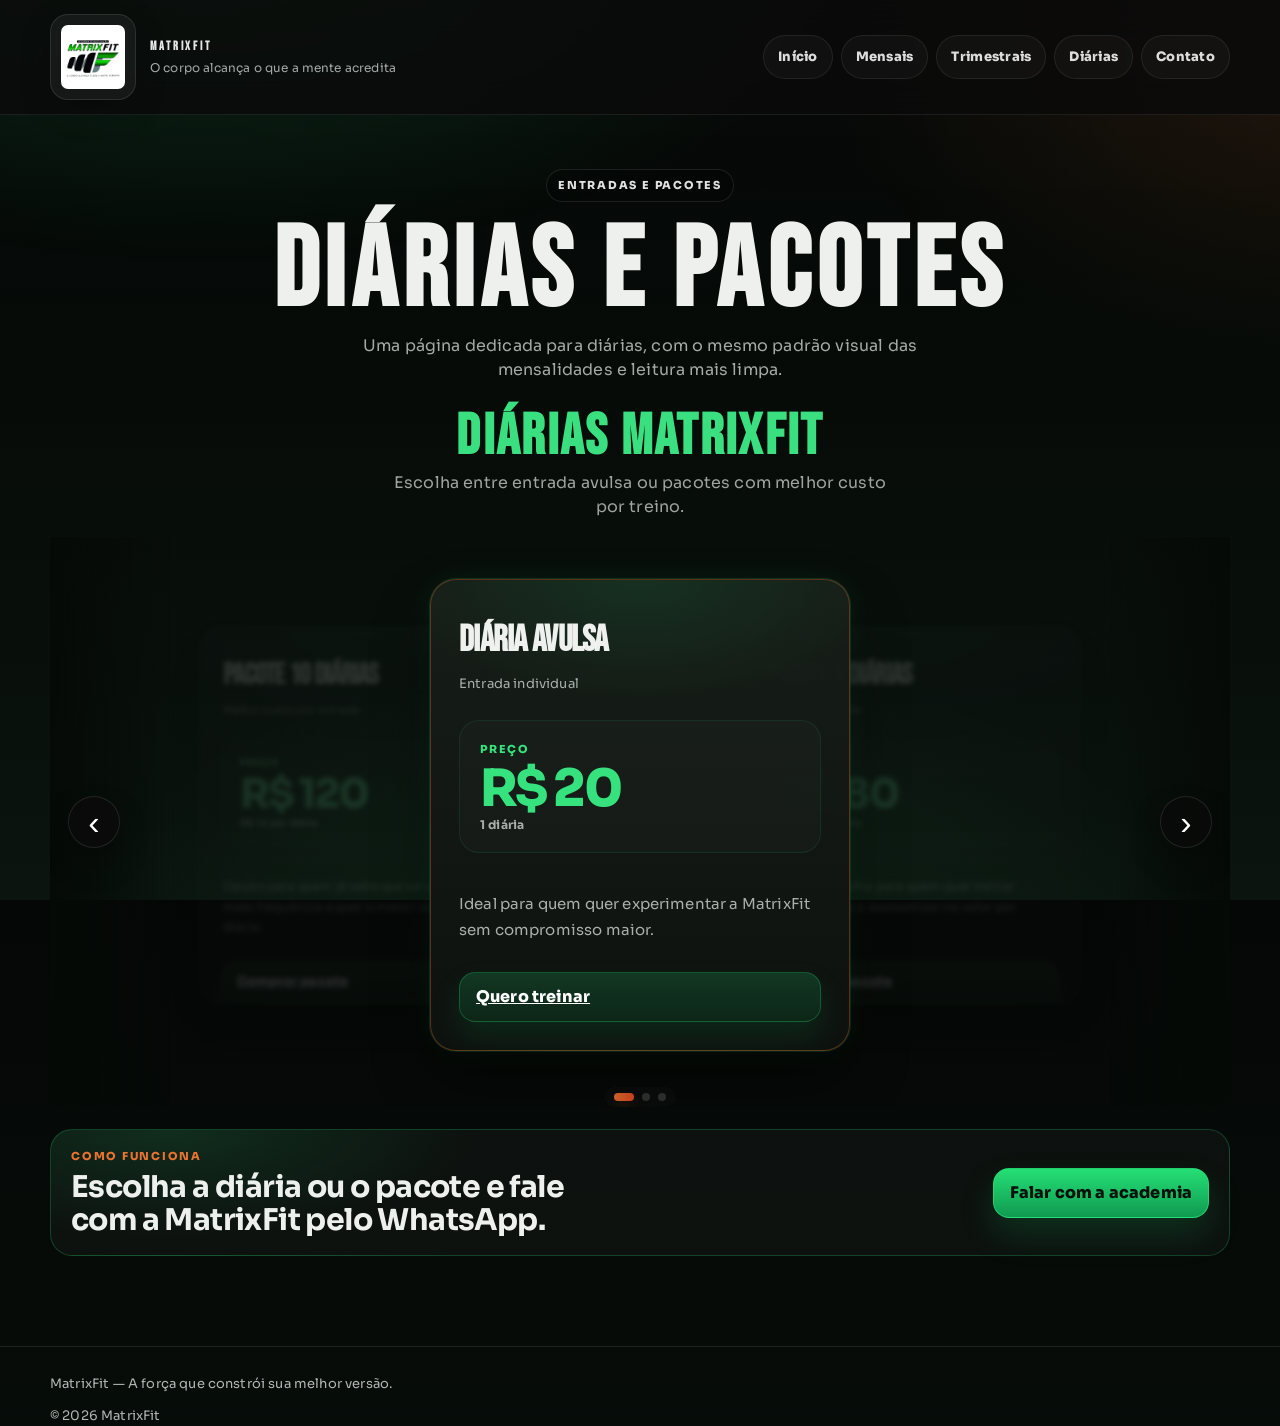
==== diarias.html @ 9e1bee2e "primeiro commit" ====
<!doctype html>
<html lang="pt-BR">
  <head>
    <meta charset="UTF-8" />
    <meta name="viewport" content="width=device-width, initial-scale=1" />
    <meta name="theme-color" content="#0b0f0d" />
    <title>MatrixFit — Diárias e Pacotes</title>
    <meta
      name="description"
      content="MatrixFit — diárias e pacotes com visual premium e detalhes verdes."
    />

    <link rel="stylesheet" href="./styles.css" />
    <link rel="preload" href="./assets/imagens/logo-academia.png" as="image" />
    <script defer src="./script.js"></script>
  </head>
  <body class="page-dailies">
    <a class="skip-link" href="#conteudo">Pular para o conteúdo</a>

    <header class="topbar" role="banner">
      <div class="container topbar__inner">
        <div class="brand" aria-label="MatrixFit">
          <img
            class="brand__logo"
            src="./assets/imagens/logo-academia.png"
            data-fallback="./assets/logo-placeholder.svg"
            alt="Logo MatrixFit"
            width="180"
            height="90"
            loading="eager"
            decoding="async"
          />
          <div class="brand__text">
            <p class="brand__name">MATRIXFIT</p>
            <p class="brand__tagline">O corpo alcança o que a mente acredita</p>
          </div>
        </div>

        <nav class="tabs" aria-label="Navegação">
          <a class="tab" href="./index.html">Início</a>
          <a class="tab" href="./planos.html">Mensais</a>
          <a class="tab" href="./trimestrais.html">Trimestrais</a>
          <a class="tab" href="#diarias">Diárias</a>
          <a class="tab" href="./index.html#painel-contato">Contato</a>
        </nav>
      </div>
    </header>

    <main id="conteudo" class="main" role="main">
      <div class="container">
        <section class="pricing-page pricing-page--cards" id="diarias">
          <div class="pricing-page__head pricing-page__head--cards">
            <p class="eyebrow">Entradas e pacotes</p>
            <h1 class="pricing-page__title pricing-page__title--cards">Diárias e pacotes</h1>
            <p class="pricing-page__text">Uma página dedicada para diárias, com o mesmo padrão visual das mensalidades e leitura mais limpa.</p>
          </div>

          <div class="plan-groups">
            <section class="plan-group plan-group--daily">
              <div class="plan-group__head">
                <h2 class="plan-group__title">Diárias MatrixFit</h2>
                <p class="plan-group__text">Escolha entre entrada avulsa ou pacotes com melhor custo por treino.</p>
              </div>

              <div class="plan-carousel">
                <button class="plan-carousel__arrow plan-carousel__arrow--prev" type="button" aria-label="Ver pacotes anteriores">
                  <span aria-hidden="true">&lsaquo;</span>
                </button>
                <div class="pricing-cards pricing-cards--variants pricing-cards--daily-slider">
                  <article class="pricing-card pricing-card--clean pricing-card--daily">
                    <div class="pricing-card__top">
                      <div>
                        <h2 class="pricing-card__plan">Diária Avulsa</h2>
                        <p class="pricing-card__subtitle">Entrada individual</p>
                      </div>
                    </div>

                    <div class="pricing-card__price-block">
                      <span class="pricing-card__price-label">Preço</span>
                      <strong class="pricing-card__price">R$ 20</strong>
                      <span class="pricing-card__price-suffix">1 diária</span>
                    </div>

                    <p class="daily-card__text">Ideal para quem quer experimentar a MatrixFit sem compromisso maior.</p>

                    <a class="btn btn--pricing btn--pricing--daily" href="./index.html#painel-contato">Quero treinar</a>
                  </article>

                  <article class="pricing-card pricing-card--clean pricing-card--daily">
                    <div class="pricing-card__top">
                      <div>
                        <h2 class="pricing-card__plan">Pacote 5 Diárias</h2>
                        <p class="pricing-card__subtitle">Mais flexibilidade</p>
                      </div>
                    </div>

                    <div class="pricing-card__price-block">
                      <span class="pricing-card__price-label">Preço</span>
                      <strong class="pricing-card__price">R$ 80</strong>
                      <span class="pricing-card__price-suffix">R$ 16 por diária</span>
                    </div>

                    <p class="daily-card__text">A melhor escolha para quem quer treinar algumas vezes e economizar no valor por entrada.</p>

                    <a class="btn btn--pricing btn--pricing--daily" href="./index.html#painel-contato">Comprar pacote</a>
                  </article>

                  <article class="pricing-card pricing-card--clean pricing-card--daily">
                    <div class="pricing-card__top">
                      <div>
                        <h2 class="pricing-card__plan">Pacote 10 Diárias</h2>
                        <p class="pricing-card__subtitle">Melhor custo por entrada</p>
                      </div>
                    </div>

                    <div class="pricing-card__price-block">
                      <span class="pricing-card__price-label">Preço</span>
                      <strong class="pricing-card__price">R$ 120</strong>
                      <span class="pricing-card__price-suffix">R$ 12 por diária</span>
                    </div>

                    <p class="daily-card__text">Opção para quem já sabe que vai usar com mais frequência e quer o menor valor por diária.</p>

                    <a class="btn btn--pricing btn--pricing--daily" href="./index.html#painel-contato">Comprar pacote</a>
                  </article>
                </div>
                <button class="plan-carousel__arrow plan-carousel__arrow--next" type="button" aria-label="Ver próximos pacotes">
                  <span aria-hidden="true">&rsaquo;</span>
                </button>
              </div>
            </section>
          </div>

          <div class="pricing-banner pricing-banner--daily">
            <div>
              <p class="pricing-banner__eyebrow">Como funciona</p>
              <h2 class="pricing-banner__title">Escolha a diária ou o pacote e fale com a MatrixFit pelo WhatsApp.</h2>
            </div>
            <a class="btn btn--primary" href="./index.html#painel-contato">Falar com a academia</a>
          </div>
        </section>
      </div>
    </main>

    <footer class="footer">
      <div class="container footer__inner">
        <p>MatrixFit — A força que constrói sua melhor versão.</p>
        <p>© <span id="ano"></span> MatrixFit</p>
      </div>
    </footer>
  </body>
</html>
---- styles.css ----
@import url("https://fonts.googleapis.com/css2?family=Bebas+Neue&family=Sora:wght@400;600;700;800&display=swap");

:root{
  --bg: #07100b;
  --surface: rgba(255,255,255,.06);
  --surface-2: rgba(255,255,255,.10);
  --text: rgba(248,250,247,.96);
  --muted: rgba(226,232,229,.72);
  --line: rgba(255,255,255,.10);
  --line-strong: rgba(24,211,110,.28);
  --green: #25df76;
  --green-2: #109a50;
  --orange: #ff7a32;
  --orange-2: #ff4f1f;
  --green-soft: rgba(37,223,118,.12);
  --black: #07100b;
  --white: #ffffff;

  --radius: 26px;
  --radius-sm: 16px;

  --shadow: 0 26px 80px rgba(0,0,0,.42);

  --container: 1180px;
  --focus: 0 0 0 3px rgba(37, 223, 118, .28);
}

*{ box-sizing:border-box; }
html{ scroll-behavior:smooth; }
html,body{ height:100%; }
body{
  margin:0;
  position:relative;
  isolation:isolate;
  color:var(--text);
  background: linear-gradient(180deg, #050706 0%, #07100b 100%);
  font-family: "Sora", ui-sans-serif, system-ui, -apple-system, BlinkMacSystemFont, "Segoe UI", sans-serif;
  line-height:1.5;
  letter-spacing: .01em;
}

h1,h2,h3,
.brand__name,
.showcase__title,
.panel__title,
.pricing-page__title,
.poster-section__title{
  font-family: "Bebas Neue", "Arial Narrow", sans-serif;
}

body::before{
  content:"";
  position:fixed;
  inset:0;
  z-index:-2;
  pointer-events:none;
  background:
    radial-gradient(1100px 560px at 16% -8%, rgba(37,223,118,.16), transparent 60%),
    radial-gradient(900px 520px at 104% 8%, rgba(255,122,50,.10), transparent 56%),
    radial-gradient(900px 420px at 50% 102%, rgba(37,223,118,.08), transparent 62%),
    linear-gradient(180deg, rgba(255,255,255,.015), rgba(255,255,255,0) 24%, rgba(255,255,255,.02) 100%);
}

body::after{
  content:"";
  position:fixed;
  inset:0;
  z-index:-1;
  pointer-events:none;
  background-image:
    linear-gradient(rgba(255,255,255,.02) 1px, transparent 1px),
    linear-gradient(90deg, rgba(255,255,255,.02) 1px, transparent 1px);
  background-size: 120px 120px;
  opacity:.15;
  mask-image: linear-gradient(180deg, rgba(0,0,0,.55), rgba(0,0,0,.1) 70%, rgba(0,0,0,.55));
}

img{ max-width:100%; height:auto; display:block; }
a{ color:inherit; }

.container{
  width: min(100% - 32px, var(--container));
  margin-inline:auto;
}

.skip-link{
  position:absolute;
  left:-999px;
  top:8px;
  padding:10px 12px;
  border-radius:12px;
  background:var(--white);
  color:var(--black);
  z-index:999;
}
.skip-link:focus{ left:16px; outline:none; box-shadow:var(--focus); }

.topbar{
  position:sticky;
  top:0;
  z-index:50;
  backdrop-filter: blur(18px);
  background: rgba(7, 16, 11, .78);
  border-bottom:1px solid rgba(255,255,255,.08);
}
.topbar__inner{
  display:flex;
  align-items:center;
  justify-content:space-between;
  gap:18px;
  padding: 14px 0;
}

.brand{
  display:flex;
  align-items:center;
  gap:14px;
  min-width: 0;
}
.brand__logo{
  width:86px;
  height:auto;
  border-radius: 18px;
  background: rgba(255,255,255,.05);
  border:1px solid rgba(255,255,255,.10);
  padding:10px;
  box-shadow: 0 10px 30px rgba(0,0,0,.22);
}
.brand__text{ display:flex; flex-direction:column; gap:3px; }
.brand__name{
  margin:0;
  letter-spacing:.24em;
  font-weight:900;
  font-size: 12px;
  color: rgba(255,255,255,.90);
}
.brand__tagline{ margin:0; font-size: 12px; color: var(--muted); }

.tabs{
  display:flex;
  gap:8px;
  flex-wrap:wrap;
  justify-content:flex-end;
}
.tab{
  display:inline-flex;
  align-items:center;
  justify-content:center;
  text-decoration:none;
  appearance:none;
  border:1px solid rgba(255,255,255,.08);
  background: rgba(255,255,255,.03);
  color: rgba(255,255,255,.86);
  border-radius: 999px;
  padding: 11px 14px;
  font-weight:800;
  font-size: 13px;
  letter-spacing:.02em;
  cursor:pointer;
  transition: transform .18s ease, background .2s ease, border-color .2s ease, color .2s ease;
}
.tab:hover{ transform: translateY(-1px); border-color: rgba(37,223,118,.36); color: #fff; }
.tab:focus{ outline:none; box-shadow:var(--focus); }

.main{ padding: 26px 0 46px; }

.showcase{
  display:grid;
  grid-template-columns: 1.15fr .85fr;
  gap: 18px;
  padding: 30px;
  border-radius: calc(var(--radius) + 8px);
  border: 1px solid rgba(255,255,255,.10);
  background:
    radial-gradient(900px 340px at 12% 0%, rgba(37,223,118,.14), transparent 58%),
    radial-gradient(680px 320px at 82% 12%, rgba(255,122,50,.12), transparent 64%),
    linear-gradient(180deg, rgba(255,255,255,.06), rgba(255,255,255,.03));
  box-shadow: var(--shadow);
  overflow:hidden;
  position:relative;
}
.showcase::after{
  content:"";
  position:absolute;
  inset:auto -20% -45% auto;
  width:360px;
  height:360px;
  border-radius:50%;
  background: radial-gradient(circle, rgba(37,223,118,.22), transparent 68%);
  filter: blur(10px);
  pointer-events:none;
}
.showcase__copy,
.showcase__panel{ position:relative; z-index:1; }
.eyebrow{
  margin:0 0 12px;
  display:inline-flex;
  align-items:center;
  gap:8px;
  padding: 7px 11px;
  border-radius: 999px;
  background: rgba(0,0,0,.22);
  border:1px solid rgba(255,255,255,.10);
  color: rgba(255,255,255,.88);
  letter-spacing:.16em;
  text-transform:uppercase;
  font-weight:800;
  font-size: 11px;
}
.showcase__title{
  margin:0;
  max-width: 11ch;
  font-size: clamp(38px, 5.6vw, 68px);
  line-height: .94;
  letter-spacing: -.06em;
}
.showcase__text{
  margin: 16px 0 0;
  max-width: 54ch;
  color: var(--muted);
  font-size: 16px;
}
.showcase__actions{
  display:flex;
  flex-wrap:wrap;
  gap:10px;
  margin-top: 20px;
}
.showcase__stats{
  display:grid;
  grid-template-columns: repeat(3, minmax(0, 1fr));
  gap: 10px;
  margin-top: 20px;
}
.stat{
  padding: 14px 16px;
  border-radius: 18px;
  background: rgba(0,0,0,.18);
  border: 1px solid rgba(255,255,255,.08);
}
.stat__value{ display:block; font-size: 22px; font-weight: 900; letter-spacing: -.03em; }
.stat__label{ display:block; margin-top: 2px; color: var(--muted); font-size: 12px; }

.showcase__panel{
  display:grid;
  grid-template-columns: repeat(2, minmax(0, 1fr));
  gap: 10px;
  align-content:start;
}
.showcase__visual{
  grid-column: 1 / -1;
  margin:0;
  border-radius: 24px;
  overflow:hidden;
  border: 1px solid rgba(255,255,255,.10);
  background: rgba(0,0,0,.18);
  box-shadow: 0 18px 50px rgba(0,0,0,.28);
}
.showcase__visual img{
  width:100%;
  height: 290px;
  object-fit:cover;
}
.showcase__card{
  padding: 18px;
  border-radius: 22px;
  border: 1px solid rgba(255,255,255,.10);
  background: rgba(0,0,0,.16);
  display:flex;
  flex-direction:column;
  gap:6px;
  min-height: 130px;
}
.showcase__card strong{ font-size: 20px; letter-spacing: -.02em; }
.showcase__card span{ color: var(--muted); font-size: 13px; }
.showcase__card-kicker{
  margin:0;
  color: rgba(255,255,255,.76);
  font-size: 11px;
  font-weight: 900;
  letter-spacing:.14em;
  text-transform: uppercase;
}
.showcase__card--main{
  background: linear-gradient(180deg, rgba(37,223,118,.16), rgba(0,0,0,.16));
  border-color: rgba(37,223,118,.24);
}
.showcase__card--accent{
  background: linear-gradient(180deg, rgba(255,255,255,.07), rgba(0,0,0,.16));
}
.showcase--plans{
  grid-template-columns: 1fr;
}
.showcase--plans .showcase__copy{
  max-width: 760px;
}
.showcase--plans .showcase__title{
  max-width: 14ch;
}
.showcase--plans .showcase__actions{ margin-top: 24px; }

.page-home .showcase,
.page-home .panel,
.page-home .card,
.page-home .offer,
.page-home .note,
.page-home .stat,
.page-home .showcase__visual,
.page-home .showcase__card{
  background: transparent;
  border: 0;
  box-shadow: none;
}
.page-home .showcase{
  padding: 20px 0 10px;
  overflow:visible;
}
.page-home .showcase::after{ display:none; }
.page-home .showcase__panel{
  display:flex;
  flex-direction:column;
  gap: 16px;
}
.page-home .showcase__visual{
  border-radius: 18px;
  overflow:hidden;
}
.page-home .showcase__visual img{
  height: auto;
  max-height: 320px;
  object-fit: cover;
}
.page-home .showcase__card{
  display:none;
}
.page-home .showcase__stats{
  display:none;
}
.page-home .panel{
  margin-top: 44px;
  padding: 34px 0 0;
  border: 0;
  border-top: 1px solid rgba(255,255,255,.08);
  border-radius: 0;
  background: transparent;
  box-shadow: none;
}
.page-home .panel__header{
  margin-bottom: 18px;
  align-items:flex-start;
}
.page-home .grid{
  gap: 22px;
}
.page-home .card,
.page-home .offer,
.page-home .note{
  padding: 18px 0 0;
  border: 0;
  border-top: 1px solid rgba(255,255,255,.08);
  background: transparent;
  box-shadow: none;
}
.page-home .card__title,
.page-home .offer__title,
.page-home .note__title,
.page-home .panel__title{
  margin-bottom: 10px;
  font-size: clamp(24px, 2.4vw, 34px);
  letter-spacing: -.05em;
}
.page-home .panel__desc,
.page-home .card__text,
.page-home .offer__hint,
.page-home .note__text,
.page-home .muted{
  max-width: 58ch;
  color: rgba(226,232,229,.76);
}
.page-home .eyebrow{
  background: rgba(255,122,50,.10);
  border-color: rgba(255,122,50,.22);
  color: rgba(255,241,235,.94);
}
.page-home .showcase__title,
.page-home .panel__title{
  text-wrap: balance;
}
.page-home .showcase__text,
.page-home .panel__desc,
.page-home .card__text,
.page-home .offer__hint,
.page-home .note__text,
.page-home .muted{
  color: rgba(226,232,229,.66);
  line-height: 1.6;
}
.page-home .gallery__item{
  margin: 0;
  border: 0;
  background: transparent;
  border-radius: 0;
  overflow: visible;
}
.page-home .gallery__item img{
  height: auto;
}
.page-home .list{
  margin-top: 14px;
  padding-left: 20px;
}
.page-home .list li{
  margin-bottom: 8px;
}
.page-home .offer{
  padding-top: 6px;
}
.page-home .offer__price{
  font-size: clamp(28px, 3.8vw, 42px);
}
.page-home .offer--featured{
  border-top-color: rgba(255,122,50,.32);
  padding-left: 0;
}
.page-home .note{
  padding-top: 6px;
  margin-top: 20px;
}
.page-home .contact{
  gap: 14px;
}
.page-home .contact__cta{
  background: linear-gradient(180deg, rgba(255,122,50,.96), rgba(255,79,31,.96));
  border-color: rgba(255,122,50,.40);
  color: #fff;
}
.page-home .contact__items p{
  padding-bottom: 8px;
  border-bottom: 1px solid rgba(255,255,255,.06);
}
.page-home .contact__items p:last-child{ border-bottom: 0; }
.page-home .btn--primary{
  color: #fff;
  border-color: rgba(255,122,50,.70);
  background: linear-gradient(180deg, rgba(255,122,50,.98), rgba(255,79,31,.98));
  box-shadow: 0 16px 32px rgba(255,79,31,.20);
}
.page-home .btn--ghost{
  border-color: rgba(255,122,50,.22);
  background: rgba(255,255,255,.02);
}
.page-home .tab:hover{
  border-color: rgba(255,122,50,.36);
}
.page-home .gallery__item,
.page-home .contact__cta,
.page-home .btn--primary,
.page-home .btn--ghost,
.page-home .pill{
  border-width: 1px;
}

.btn{
  appearance:none;
  border-radius: 16px;
  padding: 12px 16px;
  font-weight: 900;
  border:1px solid rgba(255,255,255,.10);
  cursor:pointer;
  transition: transform .18s ease, background .2s ease, border-color .2s ease, box-shadow .2s ease;
}
.btn:hover{ transform: translateY(-1px); }
.btn:focus{ outline:none; box-shadow: var(--focus); }
.btn--primary{
  color: var(--black);
  border-color: rgba(37,223,118,.75);
  background: linear-gradient(180deg, var(--green), var(--green-2));
  box-shadow: 0 16px 32px rgba(16,154,80,.22);
}
.btn--ghost{
  background: rgba(255,255,255,.04);
  color: rgba(255,255,255,.92);
}
.btn--primary,
.btn--ghost{
  text-decoration:none;
}

.panel{
  margin-top: 18px;
  padding: 24px;
  border:1px solid rgba(255,255,255,.10);
  border-radius: calc(var(--radius) + 2px);
  background:
    linear-gradient(180deg, rgba(255,255,255,.06), rgba(255,255,255,.03));
  box-shadow: 0 18px 50px rgba(0,0,0,.28);
  scroll-margin-top: 96px;
}
.panel__header{ display:flex; flex-direction:column; gap:6px; margin-bottom: 16px; }
.panel__title{ margin:0; font-size: 24px; letter-spacing: -.03em; }
.panel__desc{ margin:0; color: var(--muted); }

.eyebrow--warm{
  background: rgba(255,122,50,.12);
  border-color: rgba(255,122,50,.22);
}

.pricing-switch{
  display:flex;
  gap:10px;
  margin: 18px 0 14px;
  flex-wrap:wrap;
  width: fit-content;
  padding: 6px;
  border-radius: 999px;
  border: 1px solid rgba(255,255,255,.08);
  background: rgba(255,255,255,.03);
}
.pricing-switch__btn{
  appearance:none;
  border:none;
  padding: 13px 18px;
  border-radius: 999px;
  background: transparent;
  color: rgba(255,255,255,.82);
  font-weight: 900;
  letter-spacing: .06em;
  cursor:pointer;
  text-transform: uppercase;
  font-size: 12px;
  transition: transform .18s ease, background .2s ease, border-color .2s ease, color .2s ease, box-shadow .2s ease;
}
.pricing-switch__btn:hover{ transform: translateY(-1px); color:#fff; }
.pricing-switch__btn.is-active{
  color: #fff;
  border-color: rgba(255,122,50,.45);
  background: linear-gradient(180deg, rgba(255,122,50,.95), rgba(255,79,31,.95));
  box-shadow: 0 14px 28px rgba(255,79,31,.16);
}

.pricing-intro{
  margin: 0 0 18px;
  color: var(--muted);
  max-width: 72ch;
}

.pricing-mode{ margin-top: 6px; }
.pricing-stack{
  display:grid;
  gap: 14px;
}

.grid{ display:grid; gap: 14px; }
.grid--2{ grid-template-columns: repeat(2, minmax(0, 1fr)); }
.grid--3{ grid-template-columns: repeat(3, minmax(0, 1fr)); }

.card{
  padding: 18px;
  border-radius: 22px;
  border:1px solid rgba(255,255,255,.09);
  background: rgba(255,255,255,.04);
  box-shadow: inset 0 1px 0 rgba(255,255,255,.03);
}
.card__title{ margin:0; font-size: 17px; letter-spacing:-.02em; }
.card__text{ margin: 10px 0 0; color: rgba(255,255,255,.83); }

.list{ margin: 12px 0 0; padding-left: 18px; color: var(--muted); }
.muted{ color: var(--muted); }
.code{
  font-family: ui-monospace, SFMono-Regular, Menlo, Consolas, "Liberation Mono", monospace;
  font-size: .95em;
  color: rgba(255,255,255,.86);
}

.gallery{
  display:grid;
  grid-template-columns: repeat(2, minmax(0, 1fr));
  gap: 10px;
  margin-top: 12px;
}
.gallery__item{
  margin:0;
  border-radius: 18px;
  overflow:hidden;
  border:1px solid rgba(255,255,255,.10);
  background: rgba(255,255,255,.03);
}
.gallery__item img{ width:100%; height: 190px; object-fit: cover; transition: transform .35s ease; }
.gallery__item:hover img{ transform: scale(1.03); }

.pricing-card{
  position:relative;
  display:flex;
  flex-direction:column;
  gap: 16px;
  padding: 20px;
  border-radius: 26px;
  border: 1px solid rgba(255,255,255,.08);
  background:
    linear-gradient(180deg, rgba(255,255,255,.05), rgba(255,255,255,.025));
  box-shadow: 0 18px 44px rgba(0,0,0,.22);
  overflow:hidden;
}
.pricing-card--featured{
  border-color: rgba(255,122,50,.35);
  background:
    radial-gradient(420px 220px at 50% 0%, rgba(255,122,50,.18), transparent 65%),
    linear-gradient(180deg, rgba(255,255,255,.06), rgba(255,255,255,.03));
  transform: translateY(-6px);
  box-shadow: 0 24px 60px rgba(255,122,50,.10), 0 20px 50px rgba(0,0,0,.30);
}
.pricing-card--cyan{
  border-color: rgba(52, 211, 235, .24);
  background:
    radial-gradient(420px 220px at 50% 0%, rgba(52, 211, 235, .14), transparent 65%),
    linear-gradient(180deg, rgba(255,255,255,.05), rgba(255,255,255,.025));
}
.pricing-card--purple{
  border-color: rgba(196, 99, 255, .24);
  background:
    radial-gradient(420px 220px at 50% 0%, rgba(196, 99, 255, .14), transparent 65%),
    linear-gradient(180deg, rgba(255,255,255,.05), rgba(255,255,255,.025));
}
.pricing-card--gold{
  border-color: rgba(255, 182, 54, .24);
  background:
    radial-gradient(420px 220px at 50% 0%, rgba(255, 182, 54, .14), transparent 65%),
    linear-gradient(180deg, rgba(255,255,255,.05), rgba(255,255,255,.025));
}
.pricing-page{
  max-width: 1180px;
  margin: 0 auto;
  padding-top: 12px;
}
.pricing-page__head{
  text-align:center;
  margin: 0 auto 24px;
  max-width: 760px;
}
.pricing-page__title{
  margin: 10px 0 0;
  font-size: clamp(34px, 4.2vw, 58px);
  line-height: .92;
  letter-spacing: -.06em;
}
.pricing-page__text{
  margin: 12px auto 0;
  max-width: 46ch;
  color: var(--muted);
}
.plans-poster{
  background:
    radial-gradient(1000px 500px at 50% -10%, rgba(42, 255, 108, .16), transparent 55%),
    radial-gradient(900px 420px at 0% 80%, rgba(42, 255, 108, .10), transparent 58%),
    linear-gradient(135deg, #050805 0%, #0a0f0b 42%, #050705 100%);
}
.plans-poster::before{
  content:"";
  position:fixed;
  inset:0;
  pointer-events:none;
  background:
    linear-gradient(135deg, transparent 0 44%, rgba(34, 255, 90, .30) 44%, rgba(34, 255, 90, .08) 47%, transparent 47% 100%),
    linear-gradient(135deg, transparent 0 64%, rgba(34, 255, 90, .16) 64%, transparent 66% 100%),
    repeating-linear-gradient(135deg, rgba(72, 255, 122, .05) 0 2px, transparent 2px 16px);
  opacity:.9;
  mix-blend-mode:screen;
}
.plans-poster .topbar{
  background: rgba(3, 6, 4, .82);
  border-bottom: 1px solid rgba(255,255,255,.06);
  backdrop-filter: blur(14px);
}
.plans-poster .footer{
  display:none;
}
.plans-poster .main{
  padding-bottom: 28px;
}
.plans-poster .container{
  max-width: 980px;
}
.pricing-page--poster{
  position:relative;
  padding-top: 10px;
}
.pricing-page__head--poster{
  margin-bottom: 14px;
}
.pricing-page__title--poster{
  margin-top: 4px;
  color: #f5edcd;
  text-transform: uppercase;
  letter-spacing: .08em;
  text-shadow:
    0 3px 0 rgba(0,0,0,.85),
    0 0 16px rgba(255, 217, 86, .16);
}
.poster-table{
  position:relative;
  display:grid;
  gap: 28px;
}
.poster-section{
  position:relative;
  overflow:visible;
  padding: 0;
  border: 0;
  background: transparent;
  box-shadow: none;
}
.poster-section::before{
  content:"";
  position:absolute;
  inset:auto 0 0 0;
  height: 1px;
  pointer-events:none;
  background: linear-gradient(90deg, transparent, rgba(255,255,255,.14), transparent);
}
.poster-section::after{
  display:none;
}
.poster-section__head{
  position:relative;
  z-index:1;
  display:flex;
  justify-content:center;
  margin-bottom: 16px;
}
.poster-section__title{
  margin:0;
  font-size: clamp(28px, 4vw, 52px);
  line-height: .9;
  letter-spacing: .04em;
  text-transform: uppercase;
  text-align:center;
  padding: 12px 22px 10px;
  border-radius: 18px;
  border: 1px solid rgba(255,255,255,.12);
  background: linear-gradient(180deg, rgba(18,22,18,.94), rgba(7,10,7,.98));
  box-shadow: 0 16px 36px rgba(0,0,0,.28);
  text-shadow:
    0 3px 0 rgba(0,0,0,.85),
    0 0 10px rgba(255,255,255,.18);
}
.poster-section--ouro .poster-section__title{
  color: #f3d26b;
  border-color: rgba(255,193,64,.22);
}
.poster-section--prata .poster-section__title{
  color: #dbdee6;
  border-color: rgba(255,255,255,.16);
}
.poster-section--bronze .poster-section__title{
  color: #d9b09a;
  border-color: rgba(215,135,70,.24);
}
.poster-grid{
  position:relative;
  z-index:1;
  display:grid;
  grid-template-columns: repeat(2, minmax(0, 1fr));
  gap: 18px;
}
.poster-item{
  position:relative;
  overflow:hidden;
  text-align:center;
  padding: 18px 16px 16px;
  border-radius: 20px;
  border: 1px solid rgba(255,255,255,.10);
  background: linear-gradient(180deg, rgba(12,15,12,.96), rgba(5,8,5,.98));
  box-shadow: 0 18px 34px rgba(0,0,0,.28);
}
.poster-item::before{
  content:"";
  position:absolute;
  inset:0;
  pointer-events:none;
  background: radial-gradient(220px 120px at 50% 0%, rgba(255,255,255,.08), transparent 68%);
}
.poster-section--ouro .poster-item{
  border-color: rgba(255,193,64,.24);
}
.poster-section--prata .poster-item{
  border-color: rgba(255,255,255,.14);
}
.poster-section--bronze .poster-item{
  border-color: rgba(215,135,70,.24);
}
.poster-item__label{
  position:relative;
  z-index:1;
  margin:0;
  color: rgba(255,255,255,.96);
  font-size: 14px;
  line-height: 1.15;
  font-weight: 800;
  letter-spacing: .02em;
  text-shadow: 0 2px 0 rgba(0,0,0,.65);
}
.poster-item__price{
  position:relative;
  z-index:1;
  margin: 6px 0 0;
  font-size: clamp(28px, 4vw, 42px);
  line-height: .92;
  letter-spacing: -.05em;
  font-weight: 900;
  color: #fff;
  text-shadow:
    0 2px 0 rgba(0,0,0,.9),
    0 0 12px rgba(255,255,255,.16);
}
.pricing-page .pricing-stack{
  display:grid;
  gap: 18px;
}
.plan-row{
  border-radius: 26px;
  border: 1px solid rgba(255,255,255,.09);
  background: linear-gradient(180deg, rgba(255,255,255,.03), rgba(255,255,255,.018));
  box-shadow: 0 18px 44px rgba(0,0,0,.20);
  padding: 18px;
}
.plan-row--ouro{
  border-color: rgba(255,193,64,.20);
  background:
    radial-gradient(520px 180px at 15% 0%, rgba(255,193,64,.14), transparent 68%),
    linear-gradient(180deg, rgba(255,255,255,.035), rgba(255,255,255,.016));
}
.plan-row--prata{
  border-color: rgba(255,122,50,.22);
  background:
    radial-gradient(520px 180px at 15% 0%, rgba(255,122,50,.14), transparent 68%),
    linear-gradient(180deg, rgba(255,255,255,.035), rgba(255,255,255,.016));
}
.plan-row--bronze{
  border-color: rgba(215,135,70,.20);
  background:
    radial-gradient(520px 180px at 15% 0%, rgba(215,135,70,.12), transparent 68%),
    linear-gradient(180deg, rgba(255,255,255,.035), rgba(255,255,255,.016));
}
.plan-row__header{
  display:flex;
  align-items:flex-start;
  justify-content:space-between;
  gap: 14px;
  margin-bottom: 14px;
}
.plan-row__eyebrow{
  margin:0;
  color: rgba(255,255,255,.70);
  font-size: 11px;
  font-weight: 900;
  letter-spacing: .18em;
  text-transform: uppercase;
}
.plan-row__title{
  margin: 6px 0 0;
  font-size: clamp(24px, 2.6vw, 32px);
  line-height: .95;
  letter-spacing: -.04em;
}
.plan-row__text{
  margin: 8px 0 0;
  color: var(--muted);
  max-width: 62ch;
}
.plan-row__pill{
  flex:none;
  display:inline-flex;
  align-items:center;
  justify-content:center;
  padding: 8px 12px;
  border-radius: 999px;
  background: rgba(255,255,255,.06);
  border: 1px solid rgba(255,255,255,.10);
  color: rgba(255,255,255,.86);
  font-size: 11px;
  font-weight: 900;
  letter-spacing: .10em;
  text-transform: uppercase;
}
.plan-row__pill--accent{
  background: rgba(255,122,50,.16);
  border-color: rgba(255,122,50,.28);
}
.pricing-page .plan-variants--row{
  grid-template-columns: repeat(3, minmax(0, 1fr));
}
.pricing-page .plan-row .plan-variant--gold{
  border-color: rgba(255,193,64,.22);
  background:
    radial-gradient(260px 160px at 50% 0%, rgba(255,193,64,.10), transparent 70%),
    rgba(0,0,0,.18);
}
.pricing-page .plan-row .plan-variant--silver{
  border-color: rgba(255,122,50,.20);
  background:
    radial-gradient(260px 160px at 50% 0%, rgba(255,122,50,.10), transparent 70%),
    rgba(0,0,0,.18);
}
.pricing-page .plan-row .plan-variant--bronze{
  border-color: rgba(215,135,70,.20);
  background:
    radial-gradient(260px 160px at 50% 0%, rgba(215,135,70,.10), transparent 70%),
    rgba(0,0,0,.18);
}
.pricing-page .plan-row .plan-variant__price{
  margin: 8px 0 0;
  font-size: clamp(32px, 4vw, 44px);
  line-height: .94;
  letter-spacing: -.06em;
  font-weight: 900;
}
.pricing-page .plan-row .plan-variant__meta{
  margin-top: 10px;
  color: var(--muted);
  font-size: 13px;
}
.pricing-cards{
  display:grid;
  grid-template-columns: repeat(3, minmax(0, 1fr));
  gap: 16px;
  align-items:stretch;
}
.pricing-card--clean{
  gap: 16px;
  padding: 20px;
  border-radius: 22px;
  border: 1px solid rgba(255,255,255,.08);
  background: linear-gradient(180deg, rgba(255,255,255,.028), rgba(255,255,255,.016));
  box-shadow: 0 14px 36px rgba(0,0,0,.18);
  min-height: 520px;
}
.pricing-card--basic{
  border-color: rgba(255,255,255,.08);
}
.pricing-card--golden{
  border-color: rgba(255,193,64,.26);
  background:
    radial-gradient(420px 220px at 50% 0%, rgba(255,193,64,.12), transparent 64%),
    linear-gradient(180deg, rgba(255,255,255,.03), rgba(255,255,255,.016));
}
.pricing-card--prata{
  border-color: rgba(255,122,50,.28);
  background:
    radial-gradient(420px 220px at 50% 0%, rgba(255,122,50,.16), transparent 64%),
    linear-gradient(180deg, rgba(255,255,255,.03), rgba(255,255,255,.016));
}
.pricing-card--bronze{
  border-color: rgba(215,135,70,.24);
  background:
    radial-gradient(420px 220px at 50% 0%, rgba(215,135,70,.14), transparent 64%),
    linear-gradient(180deg, rgba(255,255,255,.03), rgba(255,255,255,.016));
}
.pricing-card--featured{
  transform: translateY(-6px);
  box-shadow: 0 20px 50px rgba(255,122,50,.08), 0 18px 42px rgba(0,0,0,.24);
}
.pricing-card__title{
  margin: 0;
  font-size: 24px;
  letter-spacing: -.03em;
  font-weight: 900;
}
.pricing-card__subtitle{
  margin: 0;
  color: var(--muted);
  font-size: 12px;
}
.pricing-card__price-block{
  padding: 16px 16px 14px;
  border-radius: 20px;
  background: rgba(0,0,0,.14);
  border:1px solid rgba(255,255,255,.06);
  text-align:left;
}
.pricing-card__price-label{
  display:block;
  color: rgba(255,255,255,.68);
  font-size: 12px;
  font-weight: 900;
  letter-spacing: .14em;
  text-transform: uppercase;
}
.pricing-card__price{
  display:inline-block;
  margin-top: 6px;
  font-size: clamp(44px, 5.6vw, 60px);
  line-height: .9;
  letter-spacing: -.06em;
  font-weight: 900;
}
.pricing-card__price-suffix{
  display:block;
  margin-top: 2px;
  color: var(--muted);
  font-size: 12px;
  font-weight: 700;
}
.pricing-card__features{
  margin: 0;
  padding: 0;
  list-style:none;
  display:grid;
  gap: 10px;
}
.pricing-card__features li{
  position:relative;
  padding-left: 20px;
  color: rgba(255,255,255,.84);
  font-size: 12.5px;
}
.pricing-card__features li::before{
  content:"";
  position:absolute;
  left:0;
  top:.55em;
  width:9px;
  height:9px;
  border-radius:50%;
  background: linear-gradient(180deg, var(--orange), var(--orange-2));
  box-shadow: 0 0 0 3px rgba(255,122,50,.14);
}
.pricing-card__features--accent li::before{
  background: linear-gradient(180deg, #ffb65c, var(--orange));
}
.btn--pricing--basic{
  border-color: rgba(255,255,255,.14);
  background: transparent;
}
.btn--pricing--gold{
  border-color: rgba(255,193,64,.28);
  background: linear-gradient(180deg, rgba(255,193,64,.18), rgba(255,193,64,.08));
}
.pricing-card--golden .btn--pricing--gold{
  box-shadow: 0 16px 32px rgba(255,193,64,.16);
}
.btn--pricing--basic:hover{
  border-color: rgba(255,255,255,.24);
}
.pricing-card--prata .btn--pricing--accent{
  box-shadow: 0 16px 32px rgba(255,122,50,.26);
}
.btn--pricing--bronze{
  border-color: rgba(215,135,70,.28);
  background: linear-gradient(180deg, rgba(215,135,70,.18), rgba(215,135,70,.08));
}
.pricing-card--bronze .btn--pricing--bronze{
  box-shadow: 0 16px 32px rgba(215,135,70,.18);
}
.plan-category{
  border-radius: 26px;
  border: 1px solid rgba(255,255,255,.09);
  background: rgba(255,255,255,.03);
  padding: 18px;
  box-shadow: 0 18px 44px rgba(0,0,0,.22);
}
.plan-category--ouro{
  border-color: rgba(52, 211, 235, .18);
  background:
    radial-gradient(800px 280px at 0% 0%, rgba(52, 211, 235, .08), transparent 58%),
    rgba(255,255,255,.03);
}
.plan-category--prata{
  border-color: rgba(196, 99, 255, .18);
  background:
    radial-gradient(800px 280px at 0% 0%, rgba(196, 99, 255, .08), transparent 58%),
    rgba(255,255,255,.03);
}
.plan-category--bronze{
  border-color: rgba(255, 182, 54, .18);
  background:
    radial-gradient(800px 280px at 0% 0%, rgba(255, 182, 54, .08), transparent 58%),
    rgba(255,255,255,.03);
}
.plan-category--featured{
  border-color: rgba(255,122,50,.32);
  box-shadow: 0 24px 60px rgba(255,122,50,.08), 0 18px 44px rgba(0,0,0,.22);
}
.plan-category__header{
  display:flex;
  align-items:flex-start;
  justify-content:space-between;
  gap: 12px;
  margin-bottom: 14px;
}
.plan-category__eyebrow{
  margin:0;
  color: rgba(255,255,255,.70);
  font-size: 11px;
  letter-spacing: .18em;
  text-transform: uppercase;
  font-weight: 900;
}
.plan-category__title{
  margin: 6px 0 0;
  font-size: 24px;
  letter-spacing: -.03em;
}
.plan-category__text{
  margin: 8px 0 0;
  color: var(--muted);
  max-width: 58ch;
}
.plan-category__pill{
  display:inline-flex;
  align-items:center;
  justify-content:center;
  padding: 8px 12px;
  border-radius: 999px;
  background: rgba(255,255,255,.05);
  border:1px solid rgba(255,255,255,.09);
  color: rgba(255,255,255,.84);
  font-size: 11px;
  font-weight: 900;
  letter-spacing: .10em;
  text-transform: uppercase;
}
.plan-variants{
  display:grid;
  grid-template-columns: repeat(3, minmax(0, 1fr));
  gap: 12px;
}
.plan-variant{
  border-radius: 20px;
  padding: 16px;
  border: 1px solid rgba(255,255,255,.08);
  background: rgba(0,0,0,.18);
  min-height: 145px;
  display:flex;
  flex-direction:column;
  justify-content:space-between;
}
.plan-variant--cyan{ border-color: rgba(52, 211, 235, .20); }
.plan-variant--purple{ border-color: rgba(196, 99, 255, .20); }
.plan-variant--gold{ border-color: rgba(255, 182, 54, .20); }
.plan-variant__label{
  margin:0;
  font-size: 12px;
  font-weight: 900;
  letter-spacing: .14em;
  text-transform: uppercase;
  color: rgba(255,255,255,.72);
}
.plan-variant__price{
  margin: 10px 0 0;
  font-size: 38px;
  line-height: .95;
  letter-spacing: -.05em;
  font-weight: 900;
}
.plan-variant__meta{
  margin: 10px 0 0;
  color: var(--muted);
  font-size: 13px;
}
.plan-category__list{
  margin: 14px 0 0;
  padding: 0;
  list-style: none;
  display:grid;
  gap: 10px;
}
.plan-category__list li{
  position:relative;
  padding-left: 22px;
  color: rgba(255,255,255,.84);
  font-size: 13px;
}
.plan-category__list li::before{
  content:"";
  position:absolute;
  left:0;
  top:.55em;
  width:10px;
  height:10px;
  border-radius:50%;
  background: linear-gradient(180deg, var(--orange), var(--orange-2));
  box-shadow: 0 0 0 3px rgba(255,122,50,.14);
}
.pricing-card__top{
  display:flex;
  align-items:flex-start;
  justify-content:space-between;
  gap: 12px;
}
.pricing-card__plan{
  margin:0;
  font-size: 18px;
  font-weight: 900;
  letter-spacing: -.02em;
}
.pricing-card__subtitle{
  margin: 6px 0 0;
  color: var(--muted);
  font-size: 13px;
}
.pricing-card__badge{
  display:inline-flex;
  align-items:center;
  justify-content:center;
  padding: 7px 10px;
  border-radius: 999px;
  background: rgba(255,255,255,.06);
  border:1px solid rgba(255,255,255,.10);
  color: rgba(255,255,255,.82);
  font-size: 11px;
  font-weight: 900;
  letter-spacing: .08em;
  text-transform: uppercase;
}
.pricing-card__badge--warm{
  background: rgba(255,122,50,.16);
  border-color: rgba(255,122,50,.28);
  color: #fff;
}
.pricing-card__price-block{
  padding: 14px 16px;
  border-radius: 20px;
  background: rgba(0,0,0,.20);
  border:1px solid rgba(255,255,255,.08);
}
.pricing-card__price-label{
  display:block;
  color: var(--muted);
  font-size: 11px;
  font-weight: 900;
  letter-spacing: .16em;
  text-transform: uppercase;
}
.pricing-card__price{
  display:block;
  margin-top: 6px;
  font-size: 34px;
  line-height: 1;
  letter-spacing: -.05em;
}
.pricing-card__table{
  border-radius: 18px;
  overflow:hidden;
  border:1px solid rgba(255,255,255,.09);
  background: rgba(0,0,0,.18);
}
.pricing-mode[hidden]{ display:none !important; }
.pricing-stack{
  display:grid;
  gap: 12px;
}

.plan-category{
  position:relative;
  padding: 0;
  border:0;
  background: transparent;
  box-shadow: none;
  overflow:visible;
}
.plan-category--ouro{
  border:0;
}
.plan-category--prata{
  border:0;
}
.plan-category--bronze{
  border:0;
}
.plan-category--featured{
  transform:none;
  box-shadow:none;
}
.plan-category__header{
  position:relative;
  z-index:1;
  display:flex;
  align-items:flex-start;
  justify-content:space-between;
  gap: 12px;
  margin-bottom: 10px;
}
.plan-category__eyebrow{
  margin:0;
  color: rgba(255,255,255,.72);
  font-size: 11px;
  letter-spacing: .18em;
  text-transform: uppercase;
  font-weight: 900;
}
.plan-category__title{
  margin: 6px 0 0;
  font-size: 24px;
  letter-spacing: -.03em;
}
.plan-category__text{
  margin: 8px 0 0;
  color: var(--muted);
  max-width: 70ch;
}
.plan-category__pill{
  flex:none;
  display:inline-flex;
  align-items:center;
  justify-content:center;
  padding: 8px 12px;
  border-radius: 999px;
  border:1px solid rgba(255,255,255,.10);
  background: rgba(255,255,255,.05);
  color: rgba(255,255,255,.85);
  font-size: 11px;
  font-weight: 900;
  letter-spacing: .10em;
  text-transform: uppercase;
}
.plan-category__pill--accent{
  background: rgba(255,122,50,.16);
  border-color: rgba(255,122,50,.26);
}
.plan-variants{
  position:relative;
  z-index:1;
  display:grid;
  grid-template-columns: repeat(3, minmax(0, 1fr));
  gap: 10px;
}
.plan-variant{
  position:relative;
  min-height: 156px;
  padding: 14px;
  border-radius: 18px;
  border: 1px solid rgba(255,255,255,.07);
  background:
    linear-gradient(180deg, rgba(0,0,0,.18), rgba(0,0,0,.24));
  display:flex;
  flex-direction:column;
  justify-content:space-between;
  overflow:hidden;
}
.plan-variant::before{
  content:"";
  position:absolute;
  inset:0;
  pointer-events:none;
  background: radial-gradient(260px 140px at 50% 0%, rgba(255,255,255,.06), transparent 66%);
}
.plan-variant--daily{ box-shadow: inset 0 0 0 1px rgba(255,255,255,.02); }
.plan-variant--weekly{ transform: translateY(6px); }
.plan-variant--economy{ transform: translateY(12px); }
.plan-variant--gold{
  border-color: rgba(255, 193, 64, .24);
  background:
    radial-gradient(260px 140px at 50% 0%, rgba(255, 193, 64, .14), transparent 64%),
    linear-gradient(180deg, rgba(25,19,5,.92), rgba(10,8,5,.96));
}
.plan-variant--silver{
  border-color: rgba(185, 195, 214, .24);
  background:
    radial-gradient(260px 140px at 50% 0%, rgba(185, 195, 214, .14), transparent 64%),
    linear-gradient(180deg, rgba(16,18,24,.92), rgba(8,10,15,.96));
}
.plan-variant--bronze{
  border-color: rgba(215, 135, 70, .24);
  background:
    radial-gradient(260px 140px at 50% 0%, rgba(215, 135, 70, .14), transparent 64%),
    linear-gradient(180deg, rgba(25,14,8,.92), rgba(11,8,6,.96));
}
.plan-variant__label{
  position:relative;
  z-index:1;
  margin:0;
  font-size: 11px;
  font-weight: 900;
  letter-spacing: .16em;
  text-transform: uppercase;
  color: rgba(255,255,255,.74);
}
.plan-variant__price{
  position:relative;
  z-index:1;
  margin: 10px 0 0;
  font-size: 38px;
  line-height: .95;
  letter-spacing: -.06em;
  font-weight: 900;
}
.plan-variant__meta{
  position:relative;
  z-index:1;
  margin: 10px 0 0;
  color: var(--muted);
  font-size: 13px;
}
.plan-category__cta{
  position:relative;
  z-index:1;
  display:inline-flex;
  align-items:center;
  justify-content:center;
  width: 100%;
  margin-top: 12px;
  min-height: 48px;
  border-radius: 16px;
  border: 1px solid rgba(255,255,255,.12);
  color: #fff;
  font-weight: 900;
  text-decoration:none;
  transition: transform .18s ease, border-color .2s ease, box-shadow .2s ease, background .2s ease;
}
.plan-category__cta:hover{
  transform: translateY(-1px);
  border-color: rgba(255,122,50,.40);
  box-shadow: 0 16px 32px rgba(255,122,50,.14);
}
.plan-category--ouro .plan-category__cta{
  background: linear-gradient(180deg, rgba(255,193,64,.18), rgba(255,193,64,.08));
  border-color: rgba(255,193,64,.24);
}
.plan-category--prata .plan-category__cta{
  background: linear-gradient(180deg, rgba(255,122,50,.20), rgba(255,122,50,.10));
  border-color: rgba(255,122,50,.26);
}
.plan-category--bronze .plan-category__cta{
  background: linear-gradient(180deg, rgba(215,135,70,.18), rgba(215,135,70,.08));
  border-color: rgba(215,135,70,.24);
}

.pricing-plan{
  position:relative;
  display:flex;
  flex-direction:column;
  gap: 14px;
  min-height: 100%;
  padding: 20px;
  border-radius: 24px;
  border:1px solid rgba(255,255,255,.08);
  background:
    linear-gradient(180deg, rgba(10,14,20,.98), rgba(8,11,16,.98));
  box-shadow: 0 24px 58px rgba(0,0,0,.32);
  overflow:hidden;
}
.pricing-plan::before{
  content:"";
  position:absolute;
  inset:0;
  pointer-events:none;
  background: radial-gradient(420px 180px at 50% 0%, rgba(255,255,255,.06), transparent 68%);
}
.pricing-plan--ouro{
  border-color: rgba(37,223,118,.18);
  background:
    radial-gradient(420px 180px at 50% 0%, rgba(37,223,118,.12), transparent 64%),
    linear-gradient(180deg, rgba(10,15,14,.98), rgba(8,11,13,.98));
}
.pricing-plan--prata{
  border-color: rgba(255,122,50,.24);
  background:
    radial-gradient(420px 180px at 50% 0%, rgba(255,122,50,.16), transparent 64%),
    linear-gradient(180deg, rgba(12,14,19,.98), rgba(8,10,15,.98));
}
.pricing-plan--bronze{
  border-color: rgba(139,174,255,.18);
  background:
    radial-gradient(420px 180px at 50% 0%, rgba(139,174,255,.10), transparent 64%),
    linear-gradient(180deg, rgba(11,13,19,.98), rgba(8,10,14,.98));
}
.pricing-plan--featured{
  transform: translateY(-8px);
  border-color: rgba(255,122,50,.36);
  box-shadow: 0 28px 70px rgba(255,122,50,.10), 0 20px 48px rgba(0,0,0,.34);
}
.pricing-plan__header{
  position:relative;
  z-index:1;
  display:flex;
  align-items:flex-start;
  justify-content:space-between;
  gap: 14px;
}
.pricing-plan__eyebrow{
  margin:0;
  font-size: 12px;
  font-weight: 900;
  letter-spacing: .14em;
  text-transform: uppercase;
  color: rgba(255,255,255,.72);
}
.pricing-plan__title{
  margin: 8px 0 0;
  font-size: 22px;
  line-height: 1.05;
  letter-spacing: -.04em;
}
.pricing-plan__text{
  margin: 8px 0 0;
  color: var(--muted);
  max-width: 26ch;
}
.pricing-plan__tag{
  flex:none;
  display:inline-flex;
  align-items:center;
  justify-content:center;
  padding: 8px 12px;
  border-radius:999px;
  border:1px solid rgba(255,255,255,.10);
  background: rgba(255,255,255,.05);
  color: rgba(255,255,255,.88);
  font-size: 11px;
  font-weight: 900;
  letter-spacing: .08em;
  text-transform: uppercase;
}
.pricing-plan__tag--accent{
  background: rgba(255,122,50,.16);
  border-color: rgba(255,122,50,.26);
}
.pricing-plan__price-box{
  position:relative;
  z-index:1;
  padding: 16px;
  border-radius: 20px;
  border:1px solid rgba(255,255,255,.08);
  background: rgba(0,0,0,.22);
}
.pricing-plan__label{
  display:block;
  color: rgba(255,255,255,.66);
  font-size: 11px;
  font-weight: 900;
  letter-spacing: .16em;
  text-transform: uppercase;
}
.pricing-plan__price{
  display:block;
  margin-top: 8px;
  font-size: 42px;
  line-height: .95;
  letter-spacing: -.06em;
  font-weight: 900;
}
.pricing-plan__features{
  position:relative;
  z-index:1;
  margin: 0;
  padding: 0;
  list-style:none;
  display:grid;
  gap: 10px;
}
.pricing-plan__features li{
  position:relative;
  padding-left: 22px;
  color: rgba(255,255,255,.84);
  font-size: 13px;
}
.pricing-plan__features li::before{
  content:"";
  position:absolute;
  left:0;
  top:.55em;
  width:10px;
  height:10px;
  border-radius:50%;
  background: linear-gradient(180deg, var(--orange), var(--orange-2));
  box-shadow: 0 0 0 3px rgba(255,122,50,.14);
}
.pricing-plan__link{
  position:relative;
  z-index:1;
  display:block;
  text-align:center;
  color: rgba(255,255,255,.68);
  font-size: 12px;
  font-weight: 800;
  text-decoration:none;
}
.pricing-plan__link:hover{ color:#fff; }

.btn--pricing{
  width:100%;
  margin-top:auto;
  background: transparent;
  color: #fff;
  border:1px solid rgba(255,255,255,.14);
}
.btn--pricing:hover{
  border-color: rgba(255,122,50,.35);
}
.btn--pricing--accent{
  border-color: transparent;
  background: linear-gradient(180deg, var(--orange), var(--orange-2));
  color: #fff;
  box-shadow: 0 16px 32px rgba(255,122,50,.24);
}
.btn--pricing--accent:hover{
  box-shadow: 0 20px 34px rgba(255,122,50,.28);
}
.btn--pricing--cyan{
  border-color: rgba(52, 211, 235, .25);
}
.btn--pricing--cyan:hover{
  border-color: rgba(52, 211, 235, .45);
}
.btn--pricing--gold{
  border-color: rgba(255, 182, 54, .25);
}
.btn--pricing--gold:hover{
  border-color: rgba(255, 182, 54, .45);
}

.pricing-banner{
  margin-top: 16px;
  display:flex;
  align-items:center;
  justify-content:space-between;
  gap: 16px;
  padding: 18px 20px;
  border-radius: 22px;
  border: 1px solid rgba(255,122,50,.24);
  background:
    radial-gradient(520px 180px at 10% 0%, rgba(255,122,50,.14), transparent 60%),
    rgba(255,255,255,.03);
}
.pricing-banner__eyebrow{
  margin:0 0 6px;
  color: rgba(255,122,50,.92);
  font-size: 11px;
  font-weight: 900;
  letter-spacing: .16em;
  text-transform: uppercase;
}
.pricing-banner__title{
  margin:0;
  font-size: 22px;
  line-height: 1.1;
  letter-spacing: -.03em;
  max-width: 24ch;
}

.art{
  margin-top: 14px;
  padding: 16px;
  border-radius: 22px;
  border: 1px dashed rgba(255,255,255,.16);
  background: rgba(255,255,255,.025);
}
.art__header{ display:flex; flex-direction:column; gap:6px; }
.art__title{ margin:0; font-size: 17px; }
.art__desc{ margin:0; color: var(--muted); }
.art__figure{ margin: 12px 0 0; border-radius: 18px; overflow:hidden; border:1px solid rgba(255,255,255,.10); }
.art__figure img{ width:100%; height:auto; }

.offer{
  position:relative;
  padding: 20px;
  border-radius: 22px;
  border: 1px solid rgba(255,255,255,.09);
  background: rgba(255,255,255,.04);
  min-height: 198px;
  display:flex;
  flex-direction:column;
  gap: 10px;
}
.offer__title{ margin:0; font-size: 17px; }
.offer__price{ margin:0; font-weight: 900; font-size: 34px; letter-spacing: -.03em; }
.offer__hint{ margin:0; color: var(--muted); }
.offer--featured{
  border-color: rgba(37,223,118,.30);
  background:
    radial-gradient(350px 200px at 30% 10%, rgba(37,223,118,.16), transparent 60%),
    rgba(255,255,255,.04);
}
.pill{
  position:absolute;
  top: 12px;
  right: 12px;
  padding: 7px 10px;
  border-radius: 999px;
  background: rgba(37,223,118,.16);
  border:1px solid rgba(37,223,118,.28);
  color: rgba(255,255,255,.92);
  font-weight: 850;
  font-size: 12px;
}

.note{
  margin-top: 14px;
  padding: 16px;
  border-radius: 22px;
  border: 1px solid rgba(255,255,255,.09);
  background: rgba(255,255,255,.03);
}
.note__title{ margin:0; font-size: 16px; }
.note__text{ margin: 8px 0 0; color: var(--muted); }

.contact{ display:flex; flex-direction:column; gap: 12px; margin-top: 10px; }
.contact__cta{
  display:inline-flex;
  align-items:center;
  justify-content:center;
  gap:10px;
  padding: 12px 14px;
  border-radius: 16px;
  background: linear-gradient(180deg, var(--green), var(--green-2));
  color: var(--black);
  border: 1px solid rgba(37,223,118,.65);
  font-weight: 900;
  text-decoration:none;
  box-shadow: 0 16px 32px rgba(16,154,80,.20);
}
.contact__cta:focus{ outline:none; box-shadow: var(--focus); }
.contact__items{ display:grid; gap: 8px; }
.contact__items p{ margin: 0; color: rgba(255,255,255,.86); }
.label{ color: rgba(255,255,255,.76); font-weight: 850; }

.footer{
  margin-top: 16px;
  padding-top: 14px;
  border-top:1px solid rgba(255,255,255,.10);
  color: rgba(255,255,255,.70);
  font-size: 13px;
}

.noscript{
  margin-top: 16px;
  padding: 14px;
  border-radius: 18px;
  border:1px solid rgba(255,255,255,.12);
  background: rgba(255,255,255,.03);
  color: rgba(255,255,255,.84);
}

.page-home .topbar{
  background: rgba(7, 11, 9, .72);
  border-bottom-color: rgba(255,255,255,.10);
}
.page-home .main{
  padding-top: 34px;
  padding-bottom: 64px;
}
.page-home .showcase,
.page-home .panel,
.page-home .card,
.page-home .offer,
.page-home .note,
.page-home .stat,
.page-home .showcase__visual,
.page-home .showcase__card{
  border: 1px solid rgba(255,255,255,.08);
  box-shadow: 0 22px 56px rgba(0,0,0,.28);
}
.page-home .showcase{
  position:relative;
  padding: 34px;
  overflow:hidden;
  border-radius: 34px;
  background:
    radial-gradient(720px 320px at 0% 0%, rgba(34,255,102,.14), transparent 56%),
    radial-gradient(640px 280px at 100% 10%, rgba(255,122,50,.12), transparent 60%),
    linear-gradient(180deg, rgba(17,22,18,.92), rgba(8,11,9,.98));
}
.page-home .showcase::before{
  content:"";
  position:absolute;
  inset:auto -4% -22% auto;
  width: 360px;
  height: 360px;
  background: radial-gradient(circle, rgba(255,122,50,.18), transparent 68%);
  filter: blur(12px);
  pointer-events:none;
}
.page-home .showcase__copy,
.page-home .showcase__panel{
  position:relative;
  z-index:1;
}
.page-home .showcase__title{
  max-width: 9.5ch;
  font-size: clamp(54px, 8vw, 102px);
  line-height: .9;
  letter-spacing: .01em;
}
.page-home .showcase__text{
  max-width: 56ch;
  margin-top: 18px;
  color: rgba(236,241,238,.76);
}
.page-home .showcase__stats{
  display:grid;
  grid-template-columns: repeat(3, minmax(0, 1fr));
  gap: 12px;
}
.page-home .stat{
  padding: 18px;
  border-radius: 22px;
  background: linear-gradient(180deg, rgba(255,255,255,.05), rgba(255,255,255,.02));
  backdrop-filter: blur(8px);
}
.page-home .stat__value{
  font-size: 28px;
  line-height: .95;
  color: #fff;
}
.page-home .stat__label{
  margin-top: 8px;
  color: rgba(230,236,232,.66);
}
.page-home .showcase__panel{
  display:grid;
  grid-template-columns: repeat(2, minmax(0, 1fr));
  gap: 12px;
}
.page-home .showcase__visual{
  border-radius: 28px;
  overflow:hidden;
  background: rgba(0,0,0,.30);
}
.page-home .showcase__visual img{
  height: 100%;
  min-height: 340px;
}
.page-home .showcase__card{
  display:flex;
  min-height: 146px;
  padding: 18px;
  border-radius: 22px;
  background: linear-gradient(180deg, rgba(255,255,255,.05), rgba(255,255,255,.02));
}
.page-home .showcase__card--main{
  background: linear-gradient(180deg, rgba(255,122,50,.18), rgba(14,15,14,.88));
  border-color: rgba(255,122,50,.22);
}
.page-home .showcase__card--accent{
  background: linear-gradient(180deg, rgba(37,223,118,.16), rgba(11,14,12,.92));
  border-color: rgba(37,223,118,.22);
}
.page-home .panel{
  margin-top: 28px;
  padding: 30px;
  border-radius: 32px;
  background: linear-gradient(180deg, rgba(17,21,18,.94), rgba(9,11,10,.96));
}
.page-home .panel__header{
  margin-bottom: 22px;
}
.page-home .panel__title{
  font-size: clamp(34px, 4vw, 52px);
  letter-spacing: .02em;
}
.page-home .panel__desc,
.page-home .card__text,
.page-home .offer__hint,
.page-home .note__text,
.page-home .muted{
  color: rgba(225,232,228,.72);
}
.page-home .grid{
  gap: 18px;
}
.page-home .card,
.page-home .offer,
.page-home .note{
  padding: 24px;
  border-radius: 24px;
  background: linear-gradient(180deg, rgba(255,255,255,.04), rgba(255,255,255,.02));
}
.page-home .card__title,
.page-home .offer__title,
.page-home .note__title{
  font-size: clamp(28px, 2.8vw, 38px);
  letter-spacing: .01em;
}
.page-home .gallery{
  gap: 12px;
  margin-top: 18px;
}
.page-home .gallery__item{
  overflow:hidden;
  border-radius: 18px;
  border: 1px solid rgba(255,255,255,.08);
  background: rgba(255,255,255,.03);
}
.page-home .gallery__item img{
  height: 190px;
  object-fit: cover;
}
.page-home .offer{
  position:relative;
}
.page-home .offer--featured{
  border-color: rgba(255,122,50,.26);
  background:
    radial-gradient(320px 180px at 50% 0%, rgba(255,122,50,.16), transparent 68%),
    linear-gradient(180deg, rgba(28,18,14,.96), rgba(10,10,10,.98));
}
.page-home .offer__price{
  margin: 10px 0 0;
  font-size: clamp(34px, 4vw, 52px);
  line-height: .92;
  color: #fff;
}
.page-home .pill{
  background: linear-gradient(180deg, var(--orange), var(--orange-2));
  color: #fff;
  border: 0;
  box-shadow: 0 12px 28px rgba(255,79,31,.22);
}
.page-home .contact{
  display:grid;
  gap: 16px;
}
.page-home .contact__cta,
.page-home .btn--primary,
.page-home .btn--ghost{
  min-height: 52px;
  border-radius: 999px;
}
.page-home .contact__cta{
  display:inline-flex;
  align-items:center;
  justify-content:center;
  padding: 0 24px;
  text-decoration:none;
  font-weight: 800;
}
.page-home .contact__items p{
  margin: 0;
  padding: 10px 0;
}
.page-home .footer[role="contentinfo"]{
  margin-top: 24px;
  padding-top: 20px;
  border-top: 1px solid rgba(255,255,255,.08);
  color: rgba(225,232,228,.64);
}

.pricing-page--poster{
  max-width: 1240px;
}
.pricing-page__head--poster{
  margin-bottom: 22px;
}
.pricing-page__title--poster{
  font-size: clamp(58px, 8vw, 104px);
  letter-spacing: .06em;
}
.poster-table{
  gap: 34px;
}
.poster-section__head{
  justify-content:flex-start;
}
.poster-section__title{
  min-width: 220px;
  font-size: clamp(34px, 5vw, 54px);
  line-height: .92;
  letter-spacing: .06em;
}
.poster-grid{
  grid-template-columns: repeat(3, minmax(0, 1fr));
  gap: 18px;
}
.poster-item{
  display:flex;
  flex-direction:column;
  justify-content:space-between;
  align-items:flex-start;
  text-align:left;
  min-height: 228px;
  padding: 22px 18px 18px;
  border-radius: 24px;
  border: 1px solid rgba(255,255,255,.10);
  background: linear-gradient(180deg, rgba(27,27,27,.96), rgba(18,18,18,.98));
  transition: transform .18s ease, border-color .2s ease, box-shadow .2s ease;
}
.poster-item:hover{
  transform: translateY(-4px);
  border-color: rgba(255,122,50,.28);
  box-shadow: 0 24px 42px rgba(0,0,0,.32);
}
.poster-grid .poster-item:nth-child(2){
  border-color: rgba(255,122,50,.34);
  background:
    radial-gradient(240px 140px at 50% 0%, rgba(255,122,50,.16), transparent 68%),
    linear-gradient(180deg, rgba(56,31,20,.96), rgba(27,17,14,.98));
  box-shadow: 0 24px 44px rgba(255,122,50,.12), 0 18px 30px rgba(0,0,0,.30);
}
.poster-grid .poster-item:nth-child(2)::after{
  content:"MAIS ESCOLHIDO";
  position:absolute;
  top: 12px;
  right: 12px;
  padding: 6px 10px;
  border-radius: 999px;
  background: linear-gradient(180deg, var(--orange), var(--orange-2));
  color: #fff;
  font-size: 10px;
  font-weight: 800;
  letter-spacing: .08em;
}
.poster-item__label{
  max-width: 18ch;
  font-size: 22px;
  line-height: 1.05;
  letter-spacing: -.02em;
}
.poster-item__price{
  margin-top: auto;
  padding-top: 20px;
  width: 100%;
  border-top: 1px solid rgba(255,255,255,.08);
  color: #ff6c2f;
  font-size: clamp(34px, 4.2vw, 48px);
}
.poster-section--ouro .poster-item__price{ color: #ffbd3a; }
.poster-section--prata .poster-item__price{ color: #ff6c2f; }
.poster-section--bronze .poster-item__price{ color: #ff9f6b; }

@media (max-width: 1040px){
  .showcase{ grid-template-columns: 1fr; }
  .showcase__title{ max-width: 16ch; }
  .pricing-card--featured{ transform:none; }
  .pricing-banner{ flex-direction:column; align-items:flex-start; }
  .pricing-banner__title{ max-width:none; }
  .plan-variants{ grid-template-columns: 1fr; }
  .plan-variants--row{ grid-template-columns: 1fr; }
  .plan-row__header{ flex-direction:column; }
  .plan-category__header{ flex-direction:column; }
  .pricing-switch{ width:100%; justify-content:center; }
  .pricing-cards{ grid-template-columns: 1fr; }
  .pricing-card--clean{ min-height: auto; }
  .poster-grid{ gap: 18px 18px; }
  .page-home .showcase{ padding: 24px; }
  .page-home .showcase__panel{ grid-template-columns: 1fr 1fr; }
  .page-home .showcase__title{ max-width: 11ch; font-size: clamp(48px, 9vw, 88px); }
  .poster-grid{ grid-template-columns: repeat(2, minmax(0, 1fr)); }
}

@media (max-width: 980px){
  .topbar__inner{ align-items:flex-start; flex-direction:column; }
  .tabs{ justify-content:flex-start; }
}

@media (max-width: 780px){
  .showcase{ padding: 20px; }
  .showcase__stats{ grid-template-columns: 1fr; }
  .showcase__panel{ grid-template-columns: 1fr; }
  .showcase__visual img{ height: 200px; }
  .grid--2{ grid-template-columns: 1fr; }
  .grid--3{ grid-template-columns: 1fr; }
  .brand{ min-width: 0; }
  .brand__text{ display:none; }
  .gallery__item img{ height: 150px; }
  .panel{ padding: 18px; }
  .pricing-page__head{ margin-bottom: 20px; }
  .pricing-card--clean{ padding: 18px; }
  .pricing-cards{ gap: 14px; }
  .plan-row{ padding: 14px; }
  .plan-row__title{ font-size: 22px; }
  .plan-variant__price{ font-size: 32px; }
  .poster-grid{ grid-template-columns: 1fr; gap: 16px; }
  .poster-item{ padding: 16px 14px; }
  .page-home .showcase{ padding: 22px 18px; }
  .page-home .showcase__stats{ grid-template-columns: 1fr; }
  .page-home .showcase__title{ max-width: 100%; font-size: clamp(46px, 13vw, 72px); }
  .page-home .panel{ padding: 22px 18px; }
  .page-home .card,
  .page-home .offer,
  .page-home .note{ padding: 20px 18px; }
  .page-home .gallery__item img{ height: 160px; }
}

.section-kicker{
  margin: 0 0 8px;
  color: rgba(255,122,50,.92);
  font-size: 12px;
  font-weight: 800;
  letter-spacing: .18em;
  text-transform: uppercase;
}

.page-home .panel__header{
  align-items: center;
  text-align: center;
}

.page-home .panel__desc{
  max-width: 56ch;
}

.cta-band{
  margin-top: 28px;
  padding: 32px;
  border-radius: 32px;
  border: 1px solid rgba(255,122,50,.18);
  background:
    radial-gradient(560px 220px at 0% 0%, rgba(255,122,50,.18), transparent 55%),
    linear-gradient(180deg, rgba(30,17,12,.96), rgba(10,10,10,.98));
  box-shadow: 0 24px 58px rgba(0,0,0,.30);
  display:flex;
  align-items:center;
  justify-content:space-between;
  gap: 24px;
}

.cta-band__title{
  margin: 0;
  font-size: clamp(38px, 5vw, 60px);
  line-height: .95;
  letter-spacing: .03em;
}

.cta-band__text{
  margin: 10px 0 0;
  max-width: 48ch;
  color: rgba(231,236,232,.72);
}

.cta-band__actions{
  display:flex;
  flex-wrap:wrap;
  gap: 12px;
}

.panel--plans-preview{
  position: relative;
  overflow: hidden;
}

.panel--plans-preview::before{
  content:"";
  position:absolute;
  inset:0;
  pointer-events:none;
  background: radial-gradient(520px 220px at 100% 0%, rgba(255,122,50,.10), transparent 60%);
}

.plans-preview{
  position: relative;
  z-index:1;
}

.plan-preview-card{
  padding: 24px;
  border-radius: 26px;
  border: 1px solid rgba(255,255,255,.10);
  background: linear-gradient(180deg, rgba(28,28,28,.96), rgba(18,18,18,.98));
  box-shadow: 0 24px 48px rgba(0,0,0,.24);
}

.plan-preview-card--gold{
  border-color: rgba(255,193,64,.24);
}

.plan-preview-card--accent{
  border-color: rgba(255,122,50,.26);
  background:
    radial-gradient(260px 140px at 50% 0%, rgba(255,122,50,.14), transparent 70%),
    linear-gradient(180deg, rgba(48,28,20,.96), rgba(20,16,15,.98));
}

.plan-preview-card--bronze{
  border-color: rgba(215,135,70,.24);
}

.plan-preview-card__eyebrow{
  margin:0;
  color: rgba(255,255,255,.66);
  font-size: 11px;
  font-weight: 800;
  letter-spacing: .16em;
  text-transform: uppercase;
}

.plan-preview-card__title{
  margin: 10px 0 0;
  font-size: clamp(28px, 3vw, 38px);
  line-height: .95;
  letter-spacing: .03em;
}

.plan-preview-card__price{
  margin: 18px 0 0;
  padding-top: 18px;
  border-top: 1px solid rgba(255,255,255,.08);
  color: #ff6c2f;
  font-size: clamp(30px, 3.6vw, 44px);
  line-height: .92;
}

.plan-preview-card--gold .plan-preview-card__price{ color: #ffbf42; }
.plan-preview-card--bronze .plan-preview-card__price{ color: #ff9f6b; }

.plan-preview-card__text{
  margin: 14px 0 0;
  color: rgba(232,236,234,.70);
}

.plans-preview__actions{
  margin-top: 20px;
  display:flex;
  justify-content:center;
}

.page-pricing .main{
  padding-top: 36px;
}

.page-pricing .container{
  max-width: 1240px;
}

.page-pricing .topbar{
  background: rgba(10,10,10,.82);
  border-bottom-color: rgba(255,255,255,.08);
}

.pricing-page--cards{
  padding: 18px 0 28px;
}

.pricing-page__head--cards{
  text-align: center;
  margin-bottom: 28px;
}

.pricing-page__title--cards{
  font-size: clamp(62px, 9vw, 112px);
  line-height: .88;
  letter-spacing: .05em;
}

.pricing-page__head--cards .pricing-page__text{
  max-width: 52ch;
}

.pricing-page__switch{
  display:flex;
  justify-content:center;
  gap: 10px;
  margin-top: 18px;
  flex-wrap:wrap;
}

.pricing-page__switch-link{
  display:inline-flex;
  align-items:center;
  justify-content:center;
  min-height: 46px;
  padding: 0 18px;
  border-radius: 999px;
  border: 1px solid rgba(255,255,255,.10);
  background: rgba(255,255,255,.03);
  color: rgba(240,244,242,.78);
  text-decoration:none;
  font-weight: 800;
  transition: transform .18s ease, border-color .2s ease, background .2s ease, color .2s ease;
}

.pricing-page__switch-link:hover{
  transform: translateY(-1px);
  color:#fff;
  border-color: rgba(255,122,50,.24);
}

.pricing-page__switch-link.is-active{
  color:#fff;
  border-color: rgba(255,122,50,.30);
  background: linear-gradient(180deg, rgba(255,122,50,.18), rgba(255,79,31,.16));
  box-shadow: 0 16px 30px rgba(255,79,31,.12);
}

.pricing-cards--matrix{
  grid-template-columns: repeat(3, minmax(0, 1fr));
  gap: 20px;
  align-items:stretch;
}

.page-pricing .pricing-card--clean{
  min-height: 720px;
  height: 100%;
  padding: 28px 22px 22px;
  border-radius: 26px;
  background: linear-gradient(180deg, rgba(32,32,32,.96), rgba(20,20,20,.98));
  border-color: rgba(255,255,255,.10);
  box-shadow: 0 24px 54px rgba(0,0,0,.34);
}

.page-pricing .pricing-card--golden{
  border-color: rgba(255,191,66,.24);
  background:
    radial-gradient(360px 180px at 50% 0%, rgba(255,191,66,.10), transparent 68%),
    linear-gradient(180deg, rgba(34,30,22,.97), rgba(20,18,16,.98));
}

.page-pricing .pricing-card--prata{
  border-color: rgba(207, 214, 224, .20);
  background:
    radial-gradient(360px 180px at 50% 0%, rgba(207,214,224,.10), transparent 68%),
    linear-gradient(180deg, rgba(28,30,35,.97), rgba(18,19,22,.98));
}

.page-pricing .pricing-card--bronze{
  border-color: rgba(191,128,89,.22);
  background:
    radial-gradient(360px 180px at 50% 0%, rgba(191,128,89,.10), transparent 68%),
    linear-gradient(180deg, rgba(35,28,24,.97), rgba(20,18,17,.98));
}

.page-pricing .pricing-card--featured{
  transform: translateY(-8px);
}

.page-pricing .pricing-card__top{
  align-items: flex-start;
  min-height: 78px;
}

.page-pricing .pricing-card__plan{
  font-size: clamp(34px, 4vw, 44px);
  letter-spacing: .03em;
}

.page-pricing .pricing-card__subtitle{
  margin-top: 4px;
  font-size: 14px;
  color: rgba(232,236,234,.56);
}

.page-pricing .pricing-card__badge{
  margin-top: -42px;
}

.page-pricing .pricing-card__price-block{
  margin-top: 6px;
  padding: 18px 18px 16px;
  background: rgba(255,255,255,.02);
  border-color: rgba(255,255,255,.08);
}

.page-pricing .pricing-card__price-label{
  color: #ff6c2f;
}

.page-pricing .pricing-card--golden .pricing-card__price-label{
  color: #ffbf42;
}

.page-pricing .pricing-card--prata .pricing-card__price-label{
  color: #cfd6e0;
}

.page-pricing .pricing-card--bronze .pricing-card__price-label{
  color: #c98963;
}

.page-pricing .pricing-card__price{
  display:block;
  font-size: clamp(48px, 5vw, 62px);
  color: #ff6c2f;
}

.page-pricing .pricing-card--golden .pricing-card__price{
  color: #ffbf42;
}

.page-pricing .pricing-card--prata .pricing-card__price{
  color: #d9e0ea;
}

.page-pricing .pricing-card--bronze .pricing-card__price{
  color: #c98963;
}

.page-pricing .pricing-card__price-suffix{
  margin-top: 4px;
  font-size: 13px;
}

.page-pricing .pricing-card__features{
  gap: 12px;
  margin-top: 4px;
}

.page-pricing .pricing-card__features li{
  padding-left: 22px;
  font-size: 13px;
  color: rgba(241,244,242,.82);
}

.page-pricing .btn--pricing{
  min-height: 56px;
  border-radius: 999px;
  margin-top: auto;
}

.page-pricing .pricing-card--golden .btn--pricing{
  border-color: rgba(255,191,66,.28);
  box-shadow: inset 0 0 0 1px rgba(255,191,66,.06), 0 12px 28px rgba(255,191,66,.08);
}

.page-pricing .pricing-card--prata .btn--pricing{
  border-color: rgba(207,214,224,.22);
  box-shadow: inset 0 0 0 1px rgba(207,214,224,.05), 0 12px 28px rgba(207,214,224,.06);
}

.page-pricing .pricing-card--bronze .btn--pricing{
  border-color: rgba(191,128,89,.26);
  box-shadow: inset 0 0 0 1px rgba(191,128,89,.05), 0 12px 28px rgba(191,128,89,.07);
}

.page-pricing .footer{
  margin-top: 0;
}

.page-dailies .main{
  padding-top: 36px;
}

.page-dailies .container{
  max-width: 1240px;
}

.page-dailies .topbar{
  background: rgba(10,10,10,.82);
  border-bottom-color: rgba(255,255,255,.08);
}

.page-dailies .pricing-card--clean{
  display: flex;
  flex-direction: column;
  min-height: 472px;
  height: 472px;
  padding: 34px 28px 28px;
  border-radius: 26px;
  background: linear-gradient(180deg, rgba(24,30,25,.97), rgba(14,18,15,.98));
  border-color: rgba(37,223,118,.16);
  box-shadow: 0 24px 54px rgba(0,0,0,.34);
}

.page-dailies .pricing-card--daily{
  background:
    radial-gradient(360px 180px at 50% 0%, rgba(37,223,118,.10), transparent 68%),
    linear-gradient(180deg, rgba(23,30,24,.97), rgba(14,18,15,.98));
  border-color: rgba(37,223,118,.16);
}

.page-dailies .pricing-card--daily-featured{
  border-color: rgba(37,223,118,.24);
  box-shadow: 0 28px 60px rgba(16,154,80,.12), 0 20px 48px rgba(0,0,0,.32);
}

.plan-group--daily .plan-group__title{
  color: #3ae07f;
}

.page-dailies .pricing-cards--variants .pricing-card--clean.is-current{
  box-shadow: 0 30px 56px rgba(0,0,0,.42), 0 0 0 1px rgba(58,224,127,.16), 0 0 28px rgba(58,224,127,.08);
}

.page-dailies .pricing-cards--variants{
  height: 520px;
}

.page-dailies .pricing-cards--variants .pricing-card--clean{
  top: 18px;
  width: min(420px, calc(100% - 40px));
  min-height: 472px;
  height: 472px;
}

.page-dailies .pricing-cards--variants .pricing-card--clean.is-prev{
  transform: translateX(calc(-50% - 272px)) scale(.8);
}

.page-dailies .pricing-cards--variants .pricing-card--clean.is-next{
  transform: translateX(calc(-50% + 272px)) scale(.8);
}

.page-dailies .pricing-cards--variants .pricing-card--clean:hover,
.page-dailies .pricing-cards--variants .pricing-card--clean:focus-within{
  border-color: rgba(58,224,127,.28);
}

.page-dailies .pricing-card__price-label,
.page-dailies .pricing-card__price{
  color: #3ae07f;
}

.page-dailies .pricing-card__price-block{
  margin-top: 10px;
  padding: 20px 20px 18px;
  background: rgba(255,255,255,.02);
  border-color: rgba(37,223,118,.10);
}

.daily-card__text{
  margin: 22px 0 0;
  flex: 1 1 auto;
  color: rgba(231,236,233,.72);
  font-size: 15px;
  line-height: 1.7;
}

.page-dailies .btn--pricing{
  margin-top: 22px;
}

.btn--pricing--daily{
  border-color: rgba(37,223,118,.26);
  background: linear-gradient(180deg, rgba(37,223,118,.18), rgba(16,154,80,.14));
  box-shadow: 0 14px 28px rgba(16,154,80,.16);
}

.pricing-banner--daily{
  margin-top: 22px;
  border-color: rgba(37,223,118,.24);
  background:
    radial-gradient(520px 180px at 10% 0%, rgba(37,223,118,.14), transparent 60%),
    rgba(255,255,255,.03);
}

.page-dailies .pricing-banner__title{
  font-family: "Sora", ui-sans-serif, system-ui, sans-serif;
  font-size: clamp(22px, 2.6vw, 30px);
  letter-spacing: -.02em;
}

@media (max-width: 1040px){
  .page-dailies .plan-carousel{
    min-height: 548px;
  }

  .page-dailies .pricing-cards--variants{
    height: 500px;
  }

  .page-dailies .pricing-cards--variants .pricing-card--clean{
    width: min(380px, calc(100% - 28px));
    min-height: 452px;
    height: 452px;
  }

  .page-dailies .pricing-cards--variants .pricing-card--clean.is-prev{
    transform: translateX(calc(-50% - 220px)) scale(.78);
  }

  .page-dailies .pricing-cards--variants .pricing-card--clean.is-next{
    transform: translateX(calc(-50% + 220px)) scale(.78);
  }
}

.footer--site{
  margin-top: 28px;
  padding-top: 26px;
  border-top: 1px solid rgba(255,255,255,.08);
}

.footer__grid{
  display:grid;
  grid-template-columns: 1.2fr .9fr 1fr;
  gap: 18px;
}

.footer__column{
  display:grid;
  gap: 10px;
}

.footer__brand{
  margin:0;
  color:#fff;
  font-size: 34px;
  letter-spacing: .06em;
  font-family: "Bebas Neue", "Arial Narrow", sans-serif;
}

.footer__title{
  margin:0;
  font-size: 24px;
  letter-spacing: .04em;
}

.footer__text,
.footer__column a{
  margin:0;
  color: rgba(231,236,233,.70);
  text-decoration:none;
}

.footer__column a:hover{
  color:#fff;
}

.footer__bottom{
  margin-top: 20px;
  padding-top: 16px;
  border-top: 1px solid rgba(255,255,255,.06);
  color: rgba(231,236,233,.60);
}

@media (max-width: 1040px){
  .pricing-cards--matrix{
    grid-template-columns: 1fr;
  }

  .cta-band{
    flex-direction: column;
    align-items: flex-start;
  }

  .footer__grid{
    grid-template-columns: 1fr;
  }
}

@media (max-width: 780px){
  .cta-band{
    padding: 22px 18px;
  }

  .cta-band__title{
    font-size: clamp(34px, 11vw, 50px);
  }

  .pricing-page__title--cards{
    font-size: clamp(48px, 15vw, 78px);
  }

  .page-pricing .pricing-card--clean{
    min-height: auto;
    padding: 24px 18px 18px;
  }

  .page-pricing .pricing-card__badge{
    margin-top: 0;
  }

  .plan-preview-card{
    padding: 20px 18px;
  }
}

.plan-groups{
  display:grid;
  gap: 30px;
}

.plan-group{
  display:grid;
  gap: 18px;
}

.plan-group__head{
  text-align:center;
}

.plan-group__title{
  margin:0;
  font-size: clamp(38px, 5vw, 58px);
  line-height: .92;
  letter-spacing: .04em;
}

.plan-group__text{
  margin: 8px auto 0;
  color: rgba(231,236,233,.68);
  max-width: 42ch;
}

.plan-carousel{
  position:relative;
  padding: 24px 70px 26px;
  overflow:hidden;
  min-height: 520px;
}

.plan-carousel::before,
.plan-carousel::after{
  content:"";
  position:absolute;
  top:0;
  bottom:0;
  width: 120px;
  z-index:2;
  pointer-events:none;
}

.plan-carousel::before{
  left:0;
  background: linear-gradient(90deg, rgba(5,10,7,.96), rgba(5,10,7,0));
}

.plan-carousel::after{
  right:0;
  background: linear-gradient(270deg, rgba(5,10,7,.96), rgba(5,10,7,0));
}

.plan-carousel__arrow{
  position:absolute;
  top:50%;
  transform: translateY(-50%);
  z-index:3;
  width: 52px;
  height: 52px;
  border-radius: 999px;
  border: 1px solid rgba(255,255,255,.10);
  background: rgba(10,10,10,.82);
  color: #fff;
  font-size: 34px;
  line-height: 1;
  cursor:pointer;
  box-shadow: 0 16px 30px rgba(0,0,0,.28);
  transition: transform .18s ease, border-color .2s ease, background .2s ease, opacity .2s ease;
}

.plan-carousel__arrow:hover{
  transform: translateY(-50%) scale(1.05);
  border-color: rgba(255,122,50,.28);
  background: rgba(22,22,22,.94);
}

.plan-carousel__arrow--prev{
  left: 18px;
}

.plan-carousel__arrow--next{
  right: 18px;
}

.pricing-cards--variants{
  position:relative;
  height: 470px;
}

.plan-group--gold .plan-group__title{ color: #ffbf42; }
.plan-group--silver .plan-group__title{ color: #d7dde6; }
.plan-group--bronze .plan-group__title{ color: #ff9f6b; }

.pricing-cards--variants .pricing-card--clean{
  position:absolute;
  top: 24px;
  left: 50%;
  width: min(360px, calc(100% - 40px));
  min-height: 420px;
  height: 420px;
  margin: 0;
  transform: translateX(-50%) scale(.78);
  transform-origin: center center;
  opacity: 0;
  filter: saturate(.72) blur(1px);
  pointer-events:none;
  will-change: transform, opacity, filter;
  transition: transform .48s cubic-bezier(.22,1,.36,1), opacity .42s ease, border-color .36s ease, box-shadow .42s ease, filter .42s ease;
}

.pricing-cards--variants .pricing-card--clean:hover,
.pricing-cards--variants .pricing-card--clean:focus-within{
  border-color: rgba(255,122,50,.28);
}

.pricing-cards--variants .pricing-card--clean.is-current{
  transform: translateX(-50%) scale(1);
  opacity: 1;
  filter: saturate(1.04) blur(0);
  border-color: rgba(255,122,50,.30);
  box-shadow: 0 30px 56px rgba(0,0,0,.40), 0 0 0 1px rgba(255,122,50,.14);
  z-index:3;
  pointer-events:auto;
}

.pricing-cards--variants .pricing-card--golden.is-current{
  box-shadow: 0 30px 56px rgba(0,0,0,.42), 0 0 0 1px rgba(255,191,66,.16), 0 0 32px rgba(255,191,66,.08);
}

.pricing-cards--variants .pricing-card--prata.is-current{
  box-shadow: 0 30px 56px rgba(0,0,0,.42), 0 0 0 1px rgba(207,214,224,.16), 0 0 28px rgba(207,214,224,.08);
}

.pricing-cards--variants .pricing-card--bronze.is-current{
  box-shadow: 0 30px 56px rgba(0,0,0,.42), 0 0 0 1px rgba(191,128,89,.16), 0 0 28px rgba(191,128,89,.08);
}

.pricing-cards--variants .pricing-card--clean.is-prev{
  transform: translateX(calc(-50% - 250px)) scale(.82);
  opacity: .16;
  filter: saturate(.58) blur(3.2px);
  z-index:2;
  pointer-events:auto;
}

.pricing-cards--variants .pricing-card--clean.is-next{
  transform: translateX(calc(-50% + 250px)) scale(.82);
  opacity: .16;
  filter: saturate(.58) blur(3.2px);
  z-index:2;
  pointer-events:auto;
}

.pricing-cards--variants .pricing-card--clean.is-hidden{
  transform: translateX(-50%) scale(.72);
  opacity: 0;
  z-index:1;
}

.plan-carousel__dots{
  position:absolute;
  left:50%;
  bottom: 0;
  transform: translateX(-50%);
  z-index:4;
  display:flex;
  align-items:center;
  gap: 8px;
  padding: 6px 10px;
  border-radius: 999px;
  background: rgba(255,255,255,.02);
  backdrop-filter: blur(6px);
}

.plan-carousel__dot{
  width: 8px;
  height: 8px;
  border-radius: 999px;
  border: 0;
  padding: 0;
  background: rgba(255,255,255,.14);
  cursor:pointer;
  transition: transform .24s ease, background .24s ease, opacity .24s ease;
}

.plan-carousel__dot:hover{
  transform: scale(1.15);
  background: rgba(255,255,255,.26);
}

.plan-carousel__dot.is-active{
  width: 20px;
  background: linear-gradient(90deg, rgba(255,122,50,.78), rgba(255,79,31,.78));
  box-shadow: 0 6px 14px rgba(255,79,31,.16);
}

.pricing-cards--variants .pricing-card__top{
  min-height: auto;
}

.pricing-cards--variants .pricing-card__plan{
  font-size: clamp(28px, 3vw, 36px);
}

.pricing-cards--variants .pricing-card__price{
  font-size: clamp(40px, 4vw, 52px);
}

.pricing-cards--variants .btn--pricing{
  margin-top: 14px;
}

@media (max-width: 1040px){
  .plan-carousel__arrow{
    width: 46px;
    height: 46px;
  }

  .plan-carousel{
    padding: 16px 54px 24px;
    min-height: 500px;
  }

  .plan-carousel::before,
  .plan-carousel::after{
    width: 84px;
  }

  .pricing-cards--variants{
    height: 450px;
  }

  .pricing-cards--variants .pricing-card--clean{
    width: min(320px, calc(100% - 28px));
  }

  .pricing-cards--variants .pricing-card--clean.is-prev{
    transform: translateX(calc(-50% - 180px)) scale(.8);
  }

  .pricing-cards--variants .pricing-card--clean.is-next{
    transform: translateX(calc(-50% + 180px)) scale(.8);
  }
}

@media (max-width: 780px){
  .plan-carousel__arrow{
    display:none;
  }

  .plan-carousel{
    padding: 12px 0 22px;
    min-height: auto;
    overflow:visible;
  }

  .plan-carousel__dots{
    position:relative;
    left:auto;
    bottom:auto;
    transform:none;
    justify-content:center;
    margin-top: 12px;
  }

  .plan-carousel::before,
  .plan-carousel::after{
    display:none;
  }

  .pricing-page__switch{
    gap: 8px;
  }

  .pricing-page__switch-link{
    width: 100%;
  }

  .pricing-cards--variants{
    display:grid;
    grid-template-columns: 1fr;
    gap: 16px;
    height: auto;
  }

  .pricing-cards--variants .pricing-card--clean,
  .pricing-cards--variants .pricing-card--clean.is-current,
  .pricing-cards--variants .pricing-card--clean.is-prev,
  .pricing-cards--variants .pricing-card--clean.is-next,
  .pricing-cards--variants .pricing-card--clean.is-hidden{
    position:relative;
    top:auto;
    left:auto;
    width:100%;
    height:auto;
    min-height: 420px;
    transform:none;
    opacity:1;
    pointer-events:auto;
    filter:none;
    z-index:auto;
  }

  .plan-group{
    gap: 14px;
  }

  .plan-group__title{
    font-size: clamp(34px, 11vw, 48px);
  }
}
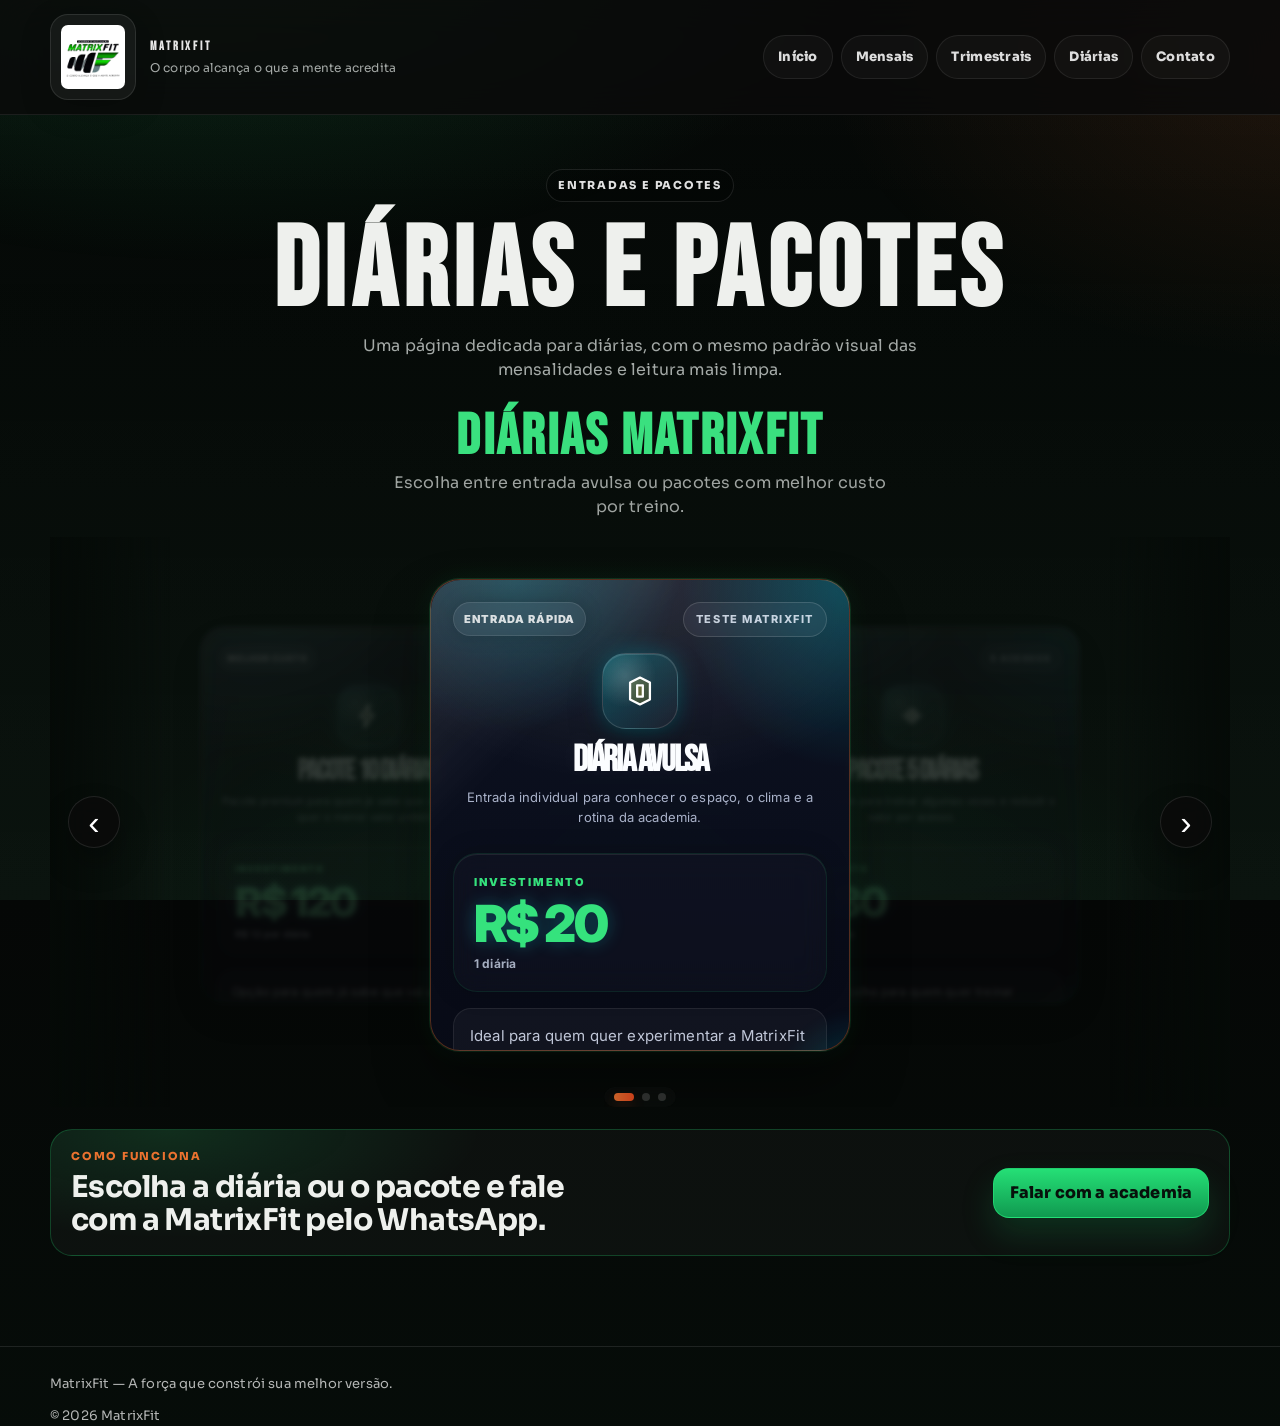
==== commit c6dc49b0: "Ok" ====
--- a/diarias.html
+++ b/diarias.html
@@ -67,61 +67,126 @@
                   <span aria-hidden="true">&lsaquo;</span>
                 </button>
                 <div class="pricing-cards pricing-cards--variants pricing-cards--daily-slider">
+                  <!-- Cards de diárias com estrutura premium sem alterar o carousel lateral -->
                   <article class="pricing-card pricing-card--clean pricing-card--daily">
-                    <div class="pricing-card__top">
-                      <div>
-                        <h2 class="pricing-card__plan">Diária Avulsa</h2>
-                        <p class="pricing-card__subtitle">Entrada individual</p>
+                    <div class="pricing-card__badge-row">
+                      <span class="pricing-card__badge pricing-card__badge--premium">Entrada rápida</span>
+                      <span class="pricing-card__meta-chip">Teste MatrixFit</span>
+                    </div>
+
+                    <div class="pricing-card__hero">
+                      <span class="pricing-card__icon pricing-card__icon--daily" aria-hidden="true">
+                        <svg viewBox="0 0 24 24" focusable="false" aria-hidden="true">
+                          <path d="M12 2.5 19 6v12l-7 3.5L5 18V6z" />
+                          <path d="M10 8h4v8h-4z" />
+                        </svg>
+                      </span>
+                      <div class="pricing-card__top">
+                        <div>
+                          <h2 class="pricing-card__plan">Diária Avulsa</h2>
+                          <p class="pricing-card__subtitle">Entrada individual para conhecer o espaço, o clima e a rotina da academia.</p>
+                        </div>
                       </div>
                     </div>
 
                     <div class="pricing-card__price-block">
-                      <span class="pricing-card__price-label">Preço</span>
+                      <span class="pricing-card__price-label">Investimento</span>
                       <strong class="pricing-card__price">R$ 20</strong>
                       <span class="pricing-card__price-suffix">1 diária</span>
                     </div>
 
                     <p class="daily-card__text">Ideal para quem quer experimentar a MatrixFit sem compromisso maior.</p>
 
-                    <a class="btn btn--pricing btn--pricing--daily" href="./index.html#painel-contato">Quero treinar</a>
+                    <ul class="pricing-card__features">
+                      <li>Entrada simples para testar o ambiente</li>
+                      <li>Visual premium com glow azul neon</li>
+                      <li>Perfeito para sentir a energia da academia</li>
+                    </ul>
+
+                    <div class="pricing-card__actions">
+                      <a class="btn btn--pricing btn--pricing--daily" href="./index.html#painel-contato">Comprar</a>
+                      <a class="btn btn--pricing-secondary" href="./index.html#painel-contato">Ver mais info</a>
+                    </div>
                   </article>
 
                   <article class="pricing-card pricing-card--clean pricing-card--daily">
-                    <div class="pricing-card__top">
-                      <div>
-                        <h2 class="pricing-card__plan">Pacote 5 Diárias</h2>
-                        <p class="pricing-card__subtitle">Mais flexibilidade</p>
+                    <div class="pricing-card__badge-row">
+                      <span class="pricing-card__badge pricing-card__badge--cool">Mais pedido</span>
+                      <span class="pricing-card__meta-chip">5 acessos</span>
+                    </div>
+
+                    <div class="pricing-card__hero">
+                      <span class="pricing-card__icon pricing-card__icon--daily" aria-hidden="true">
+                        <svg viewBox="0 0 24 24" focusable="false" aria-hidden="true">
+                          <path d="M4 12h4m8 0h4M8 8v8m8-8v8M10.5 6.5h3v11h-3z" />
+                        </svg>
+                      </span>
+                      <div class="pricing-card__top">
+                        <div>
+                          <h2 class="pricing-card__plan">Pacote 5 Diárias</h2>
+                          <p class="pricing-card__subtitle">Mais flexibilidade para treinar algumas vezes e reduzir o valor por acesso.</p>
+                        </div>
                       </div>
                     </div>
 
                     <div class="pricing-card__price-block">
-                      <span class="pricing-card__price-label">Preço</span>
+                      <span class="pricing-card__price-label">Investimento</span>
                       <strong class="pricing-card__price">R$ 80</strong>
                       <span class="pricing-card__price-suffix">R$ 16 por diária</span>
                     </div>
 
                     <p class="daily-card__text">A melhor escolha para quem quer treinar algumas vezes e economizar no valor por entrada.</p>
 
-                    <a class="btn btn--pricing btn--pricing--daily" href="./index.html#painel-contato">Comprar pacote</a>
+                    <ul class="pricing-card__features">
+                      <li>Pacote com excelente equilíbrio de custo</li>
+                      <li>Glow rosa e azul com linguagem gamer</li>
+                      <li>Boa escolha para rotina variável</li>
+                    </ul>
+
+                    <div class="pricing-card__actions">
+                      <a class="btn btn--pricing btn--pricing--daily" href="./index.html#painel-contato">Comprar</a>
+                      <a class="btn btn--pricing-secondary" href="./index.html#painel-contato">Ver mais info</a>
+                    </div>
                   </article>
 
                   <article class="pricing-card pricing-card--clean pricing-card--daily">
-                    <div class="pricing-card__top">
-                      <div>
-                        <h2 class="pricing-card__plan">Pacote 10 Diárias</h2>
-                        <p class="pricing-card__subtitle">Melhor custo por entrada</p>
+                    <div class="pricing-card__badge-row">
+                      <span class="pricing-card__badge pricing-card__badge--sun">Melhor custo</span>
+                      <span class="pricing-card__meta-chip">10 acessos</span>
+                    </div>
+
+                    <div class="pricing-card__hero">
+                      <span class="pricing-card__icon pricing-card__icon--daily" aria-hidden="true">
+                        <svg viewBox="0 0 24 24" focusable="false" aria-hidden="true">
+                          <path d="M13 2 5 13h5l-1 9 8-11h-5z" />
+                        </svg>
+                      </span>
+                      <div class="pricing-card__top">
+                        <div>
+                          <h2 class="pricing-card__plan">Pacote 10 Diárias</h2>
+                          <p class="pricing-card__subtitle">Pacote premium para quem já sabe que vai treinar mais e quer o menor valor unitário.</p>
+                        </div>
                       </div>
                     </div>
 
                     <div class="pricing-card__price-block">
-                      <span class="pricing-card__price-label">Preço</span>
+                      <span class="pricing-card__price-label">Investimento</span>
                       <strong class="pricing-card__price">R$ 120</strong>
                       <span class="pricing-card__price-suffix">R$ 12 por diária</span>
                     </div>
 
                     <p class="daily-card__text">Opção para quem já sabe que vai usar com mais frequência e quer o menor valor por diária.</p>
 
-                    <a class="btn btn--pricing btn--pricing--daily" href="./index.html#painel-contato">Comprar pacote</a>
+                    <ul class="pricing-card__features">
+                      <li>Menor custo por treino da página</li>
+                      <li>Acabamento premium com brilho dourado</li>
+                      <li>Ideal para rotina intensa e recorrente</li>
+                    </ul>
+
+                    <div class="pricing-card__actions">
+                      <a class="btn btn--pricing btn--pricing--daily" href="./index.html#painel-contato">Comprar</a>
+                      <a class="btn btn--pricing-secondary" href="./index.html#painel-contato">Ver mais info</a>
+                    </div>
                   </article>
                 </div>
                 <button class="plan-carousel__arrow plan-carousel__arrow--next" type="button" aria-label="Ver próximos pacotes">
--- a/styles.css
+++ b/styles.css
@@ -1,4 +1,4 @@
-@import url("https://fonts.googleapis.com/css2?family=Bebas+Neue&family=Sora:wght@400;600;700;800&display=swap");
+@import url("https://fonts.googleapis.com/css2?family=Bebas+Neue&family=Inter:wght@400;500;600;700;800;900&family=Sora:wght@400;600;700;800&display=swap");
 
 :root{
   --bg: #07100b;
@@ -23,6 +23,479 @@
 
   --container: 1180px;
   --focus: 0 0 0 3px rgba(37, 223, 118, .28);
+}
+
+/* Premium pricing redesign: mantém o carousel atual e substitui apenas a camada visual. */
+.page-pricing .pricing-cards--variants .pricing-card--clean,
+.page-dailies .pricing-cards--variants .pricing-card--clean{
+  --card-accent: #00f0ff;
+  --card-accent-soft: rgba(0, 240, 255, .24);
+  --card-accent-strong: rgba(0, 240, 255, .44);
+  --card-secondary: #8b5cf6;
+  --card-highlight: #ec4899;
+  --card-warm: #facc15;
+  font-family: "Inter", "Sora", ui-sans-serif, system-ui, sans-serif;
+  padding: 22px;
+  border-radius: 30px;
+  border: 1px solid rgba(255,255,255,.12);
+  background:
+    radial-gradient(150% 90% at 50% 0%, rgba(255,255,255,.12), transparent 48%),
+    radial-gradient(80% 80% at 100% 0%, var(--card-accent-soft), transparent 50%),
+    linear-gradient(180deg, rgba(14,18,34,.90), rgba(8,11,23,.96));
+  backdrop-filter: blur(18px);
+  box-shadow:
+    inset 0 1px 0 rgba(255,255,255,.08),
+    0 18px 50px rgba(0,0,0,.34),
+    0 0 0 1px rgba(255,255,255,.03);
+}
+
+.page-pricing .pricing-cards--variants .pricing-card--golden,
+.page-dailies .pricing-cards--variants .pricing-card--golden{
+  --card-accent: #facc15;
+  --card-accent-soft: rgba(250, 204, 21, .24);
+  --card-accent-strong: rgba(250, 204, 21, .46);
+  --card-secondary: #8b5cf6;
+  --card-highlight: #ec4899;
+}
+
+.page-pricing .pricing-cards--variants .pricing-card--prata,
+.page-dailies .pricing-cards--variants .pricing-card--prata{
+  --card-accent: #00f0ff;
+  --card-accent-soft: rgba(0, 240, 255, .22);
+  --card-accent-strong: rgba(0, 240, 255, .42);
+  --card-secondary: #8b5cf6;
+  --card-highlight: #ec4899;
+}
+
+.page-pricing .pricing-cards--variants .pricing-card--bronze,
+.page-dailies .pricing-cards--variants .pricing-card--bronze{
+  --card-accent: #facc15;
+  --card-accent-soft: rgba(250, 204, 21, .20);
+  --card-accent-strong: rgba(250, 204, 21, .40);
+  --card-secondary: #ec4899;
+  --card-highlight: #8b5cf6;
+}
+
+.page-dailies .pricing-cards--variants .pricing-card--daily{
+  --card-accent: #00f0ff;
+  --card-accent-soft: rgba(0, 240, 255, .24);
+  --card-accent-strong: rgba(0, 240, 255, .44);
+  --card-secondary: #8b5cf6;
+  --card-highlight: #ec4899;
+}
+
+/* Camadas decorativas e glow geral do card. */
+.page-pricing .pricing-cards--variants .pricing-card--clean::before,
+.page-dailies .pricing-cards--variants .pricing-card--clean::before{
+  content:"";
+  position:absolute;
+  inset:0;
+  border-radius: inherit;
+  pointer-events:none;
+  background:
+    linear-gradient(135deg, rgba(255,255,255,.18), rgba(255,255,255,0) 30%),
+    radial-gradient(55% 45% at 20% 0%, var(--card-accent-soft), transparent 72%);
+  opacity:.72;
+}
+
+.page-pricing .pricing-cards--variants .pricing-card--clean::after,
+.page-dailies .pricing-cards--variants .pricing-card--clean::after{
+  content:"";
+  position:absolute;
+  inset:auto -24% -28% auto;
+  width: 180px;
+  height: 180px;
+  border-radius:50%;
+  pointer-events:none;
+  background: radial-gradient(circle, var(--card-accent-soft), transparent 66%);
+  filter: blur(8px);
+  opacity:.9;
+}
+
+/* Conteúdo principal do card. */
+.pricing-card__badge-row{
+  position:relative;
+  z-index:1;
+  display:flex;
+  align-items:center;
+  justify-content:space-between;
+  gap: 10px;
+  flex-wrap:wrap;
+}
+
+.pricing-card__badge,
+.pricing-card__meta-chip{
+  display:inline-flex;
+  align-items:center;
+  justify-content:center;
+  min-height: 34px;
+  padding: 8px 12px;
+  border-radius: 999px;
+  border: 1px solid rgba(255,255,255,.14);
+  backdrop-filter: blur(10px);
+  font-size: 11px;
+  font-weight: 800;
+  letter-spacing: .14em;
+  text-transform: uppercase;
+}
+
+.pricing-card__badge{
+  background: linear-gradient(90deg, var(--card-accent-soft), rgba(255,255,255,.06));
+  color: #f7fbff;
+  box-shadow: 0 0 18px rgba(0,0,0,.18);
+}
+
+.pricing-card__badge--premium{
+  background: linear-gradient(90deg, rgba(0,240,255,.28), rgba(139,92,246,.32), rgba(236,72,153,.32));
+}
+
+.pricing-card__badge--cool{
+  background: linear-gradient(90deg, rgba(0,240,255,.26), rgba(139,92,246,.24));
+}
+
+.pricing-card__badge--sun{
+  background: linear-gradient(90deg, rgba(250,204,21,.28), rgba(236,72,153,.22));
+}
+
+.pricing-card__meta-chip{
+  color: rgba(236,244,255,.82);
+  background: rgba(255,255,255,.05);
+}
+
+.pricing-card__hero{
+  position:relative;
+  z-index:1;
+  display:grid;
+  justify-items:center;
+  gap: 14px;
+  text-align:center;
+}
+
+.pricing-card__icon{
+  position:relative;
+  display:grid;
+  place-items:center;
+  width: 76px;
+  height: 76px;
+  border-radius: 24px;
+  border: 1px solid rgba(255,255,255,.14);
+  background:
+    radial-gradient(circle at 30% 30%, rgba(255,255,255,.18), transparent 42%),
+    linear-gradient(135deg, var(--card-accent-soft), rgba(255,255,255,.04));
+  box-shadow:
+    inset 0 1px 0 rgba(255,255,255,.12),
+    0 0 22px var(--card-accent-soft),
+    0 16px 34px rgba(0,0,0,.26);
+  animation: premiumPulse 4.2s ease-in-out infinite;
+}
+
+.pricing-card__icon svg{
+  width: 34px;
+  height: 34px;
+  fill: none;
+  stroke: #fff;
+  stroke-width: 1.6;
+  stroke-linecap: round;
+  stroke-linejoin: round;
+}
+
+.pricing-card__icon--gold svg{
+  fill: rgba(250,204,21,.18);
+  stroke: #fff4b0;
+}
+
+.pricing-card__icon--silver svg{
+  fill: rgba(0,240,255,.14);
+  stroke: #abf8ff;
+}
+
+.pricing-card__icon--bronze svg,
+.pricing-card__icon--daily svg{
+  fill: rgba(250,204,21,.16);
+  stroke: #fff;
+}
+
+.pricing-cards--variants .pricing-card__top{
+  position:relative;
+  z-index:1;
+  justify-content:center;
+  text-align:center;
+}
+
+.pricing-cards--variants .pricing-card__plan{
+  font-size: clamp(26px, 3vw, 34px);
+  line-height: 1;
+  letter-spacing: -.05em;
+  color: #fbfdff;
+  text-shadow: 0 0 22px rgba(255,255,255,.06);
+}
+
+.pricing-cards--variants .pricing-card__subtitle{
+  margin-top: 8px;
+  color: rgba(220,230,255,.76);
+  font-size: 13px;
+  line-height: 1.55;
+}
+
+/* Caixa de preço com alto contraste e glow. */
+.page-pricing .pricing-card__price-block,
+.page-dailies .pricing-card__price-block{
+  position:relative;
+  z-index:1;
+  padding: 18px 18px 16px;
+  border-radius: 24px;
+  border: 1px solid rgba(255,255,255,.12);
+  background:
+    linear-gradient(180deg, rgba(255,255,255,.08), rgba(255,255,255,.03)),
+    rgba(6,10,20,.64);
+  box-shadow:
+    inset 0 1px 0 rgba(255,255,255,.08),
+    0 0 26px rgba(0,0,0,.16);
+  backdrop-filter: blur(12px);
+}
+
+.page-pricing .pricing-card__price-label,
+.page-dailies .pricing-card__price-label{
+  color: rgba(231,238,255,.62);
+  letter-spacing: .18em;
+}
+
+.page-pricing .pricing-card__price,
+.page-dailies .pricing-card__price{
+  margin-top: 8px;
+  font-size: clamp(42px, 5vw, 58px);
+  font-weight: 900;
+  color: #fff;
+  text-shadow:
+    0 0 18px var(--card-accent-soft),
+    0 0 36px rgba(255,255,255,.05);
+}
+
+.page-pricing .pricing-card__price-suffix,
+.page-dailies .pricing-card__price-suffix{
+  margin-top: 6px;
+  color: rgba(225,235,255,.72);
+  font-size: 12px;
+}
+
+/* Lista de benefícios para reforçar a leitura premium. */
+.page-pricing .pricing-card__features,
+.page-dailies .pricing-card__features{
+  position:relative;
+  z-index:1;
+  gap: 12px;
+}
+
+.page-pricing .pricing-card__features li,
+.page-dailies .pricing-card__features li{
+  padding-left: 24px;
+  color: rgba(232,238,250,.84);
+  font-size: 13px;
+  line-height: 1.45;
+}
+
+.page-pricing .pricing-card__features li::before,
+.page-dailies .pricing-card__features li::before{
+  top: .45em;
+  width: 10px;
+  height: 10px;
+  background: linear-gradient(180deg, var(--card-accent), var(--card-highlight));
+  box-shadow: 0 0 0 4px rgba(255,255,255,.04), 0 0 16px var(--card-accent-soft);
+}
+
+.page-dailies .daily-card__text{
+  position:relative;
+  z-index:1;
+  margin: 0;
+  padding: 14px 16px;
+  border-radius: 18px;
+  border: 1px solid rgba(255,255,255,.08);
+  background: rgba(255,255,255,.04);
+  color: rgba(231,238,255,.82);
+}
+
+/* Botões com gradiente, shimmer e ação secundária. */
+.pricing-card__actions{
+  position:relative;
+  z-index:1;
+  display:grid;
+  gap: 10px;
+  margin-top:auto;
+}
+
+.page-pricing .btn--pricing,
+.page-dailies .btn--pricing,
+.page-pricing .btn--pricing-secondary,
+.page-dailies .btn--pricing-secondary{
+  position:relative;
+  overflow:hidden;
+  min-height: 52px;
+  border-radius: 18px;
+  text-decoration:none;
+  font-family: "Inter", "Sora", ui-sans-serif, system-ui, sans-serif;
+  font-size: 13px;
+  font-weight: 800;
+  letter-spacing: .12em;
+  text-transform: uppercase;
+}
+
+.page-pricing .btn--pricing::before,
+.page-dailies .btn--pricing::before{
+  content:"";
+  position:absolute;
+  inset:0;
+  left:-130%;
+  background: linear-gradient(100deg, transparent 25%, rgba(255,255,255,.36) 50%, transparent 75%);
+  transition: left .7s ease;
+}
+
+.page-pricing .btn--pricing:hover::before,
+.page-dailies .btn--pricing:hover::before{
+  left:130%;
+}
+
+.page-pricing .btn--pricing,
+.page-dailies .btn--pricing{
+  width:100%;
+  margin-top:0;
+  border: 1px solid transparent;
+  color: #fff;
+  background: linear-gradient(90deg, var(--card-accent), var(--card-secondary), var(--card-highlight));
+  background-size: 180% 180%;
+  box-shadow: 0 14px 30px var(--card-accent-soft);
+  transition: transform .3s ease, box-shadow .3s ease, filter .3s ease, background-position .3s ease;
+}
+
+.page-pricing .btn--pricing:hover,
+.page-dailies .btn--pricing:hover{
+  transform: translateY(-2px) scale(1.02);
+  box-shadow: 0 20px 40px var(--card-accent-strong);
+  filter: brightness(1.04);
+}
+
+.page-pricing .btn--pricing-secondary,
+.page-dailies .btn--pricing-secondary{
+  display:inline-flex;
+  align-items:center;
+  justify-content:center;
+  border: 1px solid rgba(255,255,255,.12);
+  color: rgba(241,246,255,.9);
+  background: rgba(255,255,255,.04);
+  backdrop-filter: blur(10px);
+  transition: transform .3s ease, border-color .3s ease, box-shadow .3s ease, background .3s ease;
+}
+
+.page-pricing .btn--pricing-secondary:hover,
+.page-dailies .btn--pricing-secondary:hover{
+  transform: translateY(-1px);
+  border-color: var(--card-accent-strong);
+  background: rgba(255,255,255,.06);
+  box-shadow: 0 0 24px rgba(255,255,255,.06);
+}
+
+/* Estados do carousel preservados, com mais brilho no card ativo e hover mais premium. */
+.pricing-cards--variants .pricing-card--clean{
+  transition:
+    transform .48s cubic-bezier(.22,1,.36,1),
+    opacity .42s ease,
+    border-color .36s ease,
+    box-shadow .42s ease,
+    filter .42s ease;
+}
+
+.pricing-cards--variants .pricing-card--clean:hover,
+.pricing-cards--variants .pricing-card--clean:focus-within{
+  border-color: var(--card-accent-strong);
+  box-shadow:
+    inset 0 1px 0 rgba(255,255,255,.08),
+    0 22px 50px rgba(0,0,0,.36),
+    0 0 0 1px rgba(255,255,255,.04),
+    0 0 34px var(--card-accent-soft);
+}
+
+.pricing-cards--variants .pricing-card--clean.is-current{
+  animation: premiumEnter .55s cubic-bezier(.22,1,.36,1);
+  box-shadow:
+    inset 0 1px 0 rgba(255,255,255,.08),
+    0 34px 60px rgba(0,0,0,.44),
+    0 0 0 1px rgba(255,255,255,.04),
+    0 0 38px var(--card-accent-soft);
+}
+
+.pricing-cards--variants .pricing-card--clean.is-prev,
+.pricing-cards--variants .pricing-card--clean.is-next{
+  opacity: .24;
+}
+
+.plan-carousel__arrow{
+  border: 1px solid rgba(255,255,255,.14);
+  background: rgba(7,10,20,.82);
+  backdrop-filter: blur(12px);
+}
+
+.plan-carousel__arrow:hover{
+  border-color: rgba(255,255,255,.22);
+  box-shadow: 0 0 24px rgba(255,255,255,.08), 0 16px 30px rgba(0,0,0,.24);
+}
+
+.plan-carousel__dot{
+  background: rgba(255,255,255,.18);
+}
+
+.plan-carousel__dot.is-active{
+  background: linear-gradient(90deg, #00f0ff, #8b5cf6, #ec4899);
+  box-shadow: 0 6px 16px rgba(139,92,246,.28);
+}
+
+/* Ajustes de responsividade sem quebrar o slider em mobile. */
+@keyframes premiumPulse{
+  0%, 100%{ transform: translateY(0); box-shadow: inset 0 1px 0 rgba(255,255,255,.12), 0 0 22px var(--card-accent-soft), 0 16px 34px rgba(0,0,0,.26); }
+  50%{ transform: translateY(-2px); box-shadow: inset 0 1px 0 rgba(255,255,255,.12), 0 0 30px var(--card-accent-strong), 0 18px 36px rgba(0,0,0,.28); }
+}
+
+@keyframes premiumEnter{
+  from{ opacity: 0; transform: translateX(-50%) scale(.94); }
+  to{ opacity: 1; }
+}
+
+@media (max-width: 780px){
+  .page-pricing .pricing-cards--variants .pricing-card--clean,
+  .page-dailies .pricing-cards--variants .pricing-card--clean{
+    padding: 20px;
+    border-radius: 26px;
+  }
+
+  .pricing-card__badge-row{
+    justify-content:center;
+  }
+
+  .pricing-card__icon{
+    width: 68px;
+    height: 68px;
+  }
+
+  .pricing-card__icon svg{
+    width: 30px;
+    height: 30px;
+  }
+
+  .pricing-card__actions{
+    gap: 8px;
+  }
+
+  .page-pricing .btn--pricing,
+  .page-dailies .btn--pricing,
+  .page-pricing .btn--pricing-secondary,
+  .page-dailies .btn--pricing-secondary{
+    min-height: 50px;
+    font-size: 12px;
+    letter-spacing: .1em;
+  }
+
+  @keyframes premiumEnter{
+    from{ opacity: 0; transform: translateY(18px); }
+    to{ opacity: 1; transform: translateY(0); }
+  }
 }
 
 *{ box-sizing:border-box; }
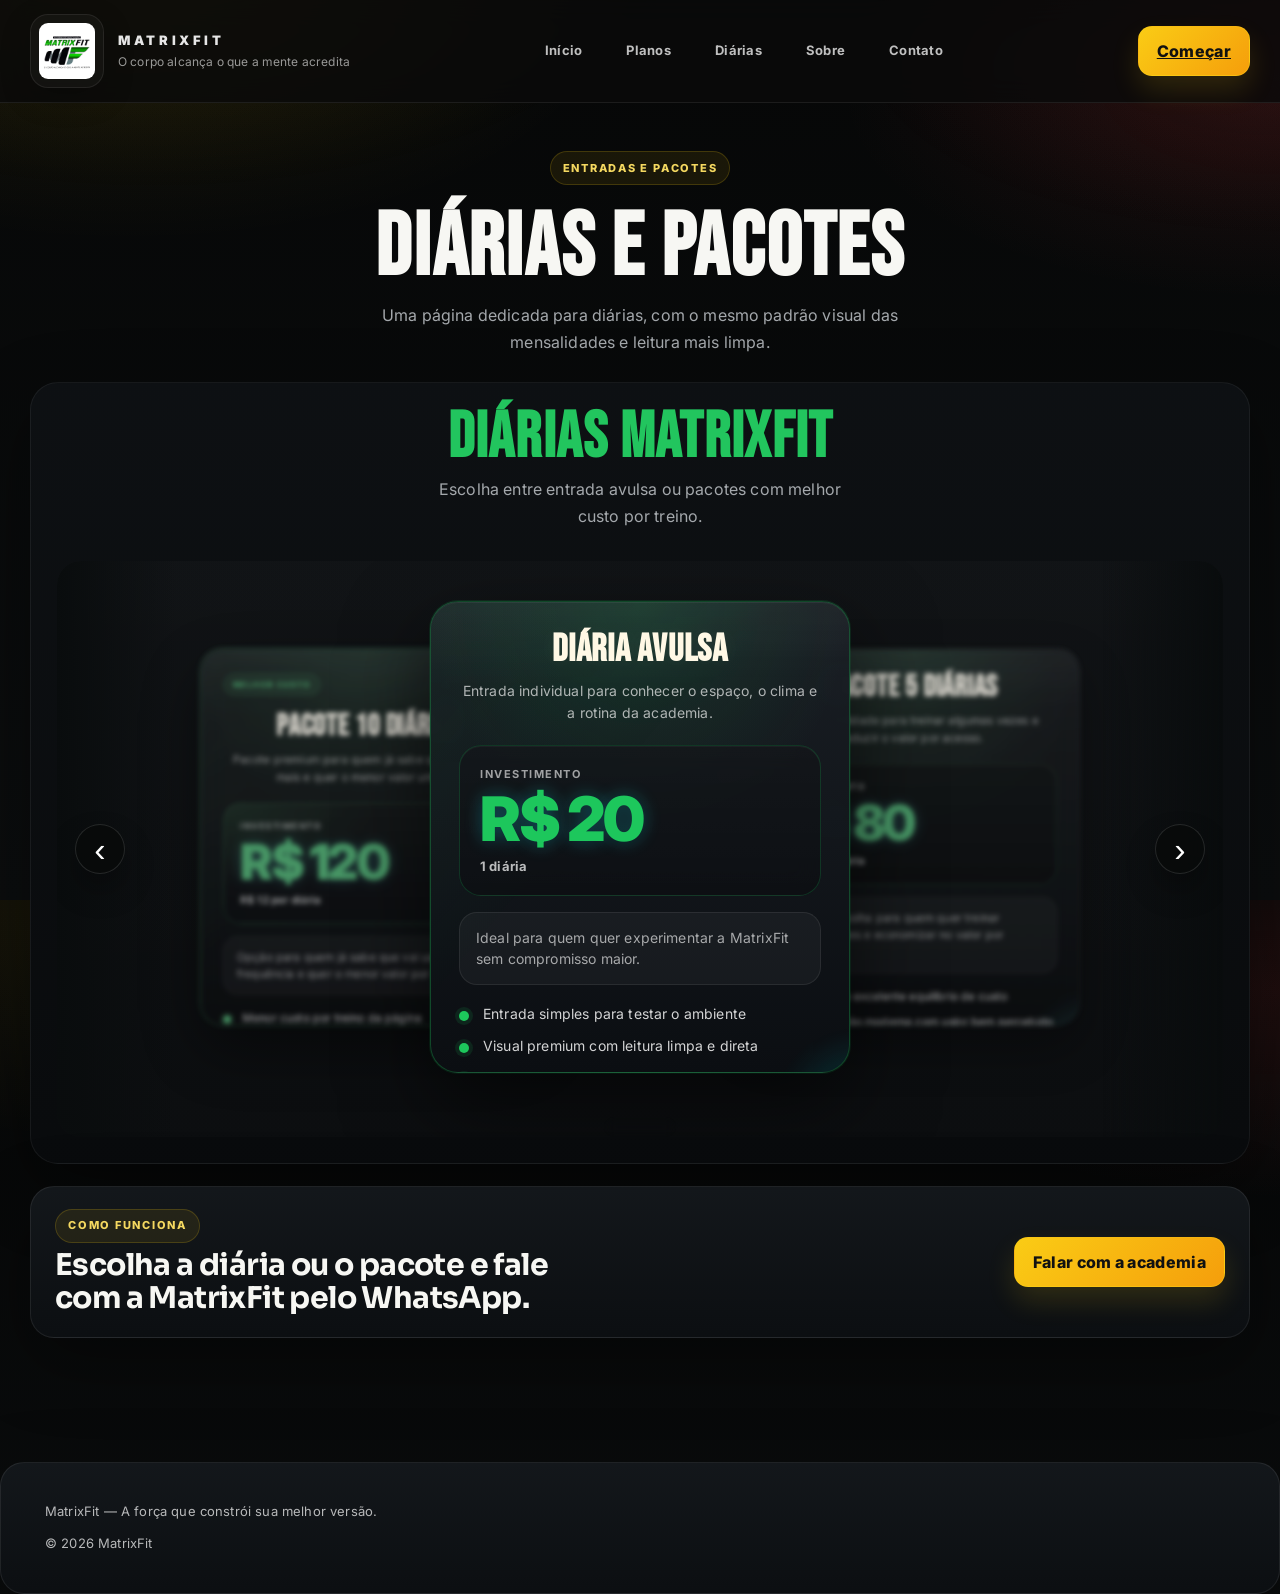
==== commit a9bc7dea: "Okkkkk" ====
--- a/diarias.html
+++ b/diarias.html
@@ -36,13 +36,20 @@
           </div>
         </div>
 
-        <nav class="tabs" aria-label="Navegação">
+        <button class="topbar__toggle" type="button" aria-expanded="false" aria-controls="site-nav" aria-label="Abrir menu">
+          <span></span>
+          <span></span>
+          <span></span>
+        </button>
+
+        <nav class="tabs" id="site-nav" aria-label="Navegação">
           <a class="tab" href="./index.html">Início</a>
-          <a class="tab" href="./planos.html">Mensais</a>
-          <a class="tab" href="./trimestrais.html">Trimestrais</a>
-          <a class="tab" href="#diarias">Diárias</a>
+          <a class="tab" href="#diarias">Planos</a>
+          <a class="tab" href="./diarias.html">Diárias</a>
+          <a class="tab" href="./index.html#painel-academia">Sobre</a>
           <a class="tab" href="./index.html#painel-contato">Contato</a>
         </nav>
+        <a class="btn btn--topbar" href="./index.html#painel-contato">Começar</a>
       </div>
     </header>
 
@@ -99,7 +106,7 @@
 
                     <ul class="pricing-card__features">
                       <li>Entrada simples para testar o ambiente</li>
-                      <li>Visual premium com glow azul neon</li>
+                      <li>Visual premium com leitura limpa e direta</li>
                       <li>Perfeito para sentir a energia da academia</li>
                     </ul>
 
@@ -139,7 +146,7 @@
 
                     <ul class="pricing-card__features">
                       <li>Pacote com excelente equilíbrio de custo</li>
-                      <li>Glow rosa e azul com linguagem gamer</li>
+                      <li>Apresentação moderna com valor bem percebido</li>
                       <li>Boa escolha para rotina variável</li>
                     </ul>
 
@@ -149,7 +156,7 @@
                     </div>
                   </article>
 
-                  <article class="pricing-card pricing-card--clean pricing-card--daily">
+                  <article class="pricing-card pricing-card--clean pricing-card--daily pricing-card--featured">
                     <div class="pricing-card__badge-row">
                       <span class="pricing-card__badge pricing-card__badge--sun">Melhor custo</span>
                       <span class="pricing-card__meta-chip">10 acessos</span>
--- a/styles.css
+++ b/styles.css
@@ -169,6 +169,15 @@
   justify-items:center;
   gap: 14px;
   text-align:center;
+}
+
+.pricing-card__badge-row,
+.pricing-card__icon{
+  display:none;
+}
+
+.pricing-cards--variants .pricing-card__hero{
+  gap: 0;
 }
 
 .pricing-card__icon{
@@ -3204,7 +3213,7 @@
 
 .pricing-cards--variants{
   position:relative;
-  height: 470px;
+  height: 620px;
 }
 
 .plan-group--gold .plan-group__title{ color: #ffbf42; }
@@ -3213,11 +3222,12 @@
 
 .pricing-cards--variants .pricing-card--clean{
   position:absolute;
-  top: 24px;
+  top: 14px;
   left: 50%;
-  width: min(360px, calc(100% - 40px));
-  min-height: 420px;
-  height: 420px;
+  width: min(440px, calc(100% - 56px));
+  min-height: 560px;
+  height: 560px;
+  padding: 28px 28px 24px;
   margin: 0;
   transform: translateX(-50%) scale(.78);
   transform-origin: center center;
@@ -3256,7 +3266,7 @@
 }
 
 .pricing-cards--variants .pricing-card--clean.is-prev{
-  transform: translateX(calc(-50% - 250px)) scale(.82);
+  transform: translateX(calc(-50% - 290px)) scale(.8);
   opacity: .16;
   filter: saturate(.58) blur(3.2px);
   z-index:2;
@@ -3264,7 +3274,7 @@
 }
 
 .pricing-cards--variants .pricing-card--clean.is-next{
-  transform: translateX(calc(-50% + 250px)) scale(.82);
+  transform: translateX(calc(-50% + 290px)) scale(.8);
   opacity: .16;
   filter: saturate(.58) blur(3.2px);
   z-index:2;
@@ -3323,11 +3333,11 @@
 }
 
 .pricing-cards--variants .pricing-card__price{
-  font-size: clamp(40px, 4vw, 52px);
+  font-size: clamp(38px, 4.1vw, 52px);
 }
 
 .pricing-cards--variants .btn--pricing{
-  margin-top: 14px;
+  margin-top: 10px;
 }
 
 @media (max-width: 1040px){
@@ -3338,7 +3348,7 @@
 
   .plan-carousel{
     padding: 16px 54px 24px;
-    min-height: 500px;
+    min-height: 600px;
   }
 
   .plan-carousel::before,
@@ -3347,19 +3357,21 @@
   }
 
   .pricing-cards--variants{
-    height: 450px;
+    height: 570px;
   }
 
   .pricing-cards--variants .pricing-card--clean{
-    width: min(320px, calc(100% - 28px));
+    width: min(390px, calc(100% - 28px));
+    min-height: 520px;
+    height: 520px;
   }
 
   .pricing-cards--variants .pricing-card--clean.is-prev{
-    transform: translateX(calc(-50% - 180px)) scale(.8);
+    transform: translateX(calc(-50% - 210px)) scale(.78);
   }
 
   .pricing-cards--variants .pricing-card--clean.is-next{
-    transform: translateX(calc(-50% + 180px)) scale(.8);
+    transform: translateX(calc(-50% + 210px)) scale(.78);
   }
 }
 
@@ -3413,7 +3425,7 @@
     left:auto;
     width:100%;
     height:auto;
-    min-height: 420px;
+    min-height: auto;
     transform:none;
     opacity:1;
     pointer-events:auto;
@@ -3429,3 +3441,2364 @@
     font-size: clamp(34px, 11vw, 48px);
   }
 }
+
+.page-pricing .pricing-card__badge-row,
+.page-pricing .pricing-card__icon,
+.page-dailies .pricing-card__badge-row,
+.page-dailies .pricing-card__icon{
+  display: none !important;
+}
+
+.page-pricing .pricing-cards--variants .pricing-card__hero,
+.page-dailies .pricing-cards--variants .pricing-card__hero{
+  gap: 0;
+}
+
+/* =========================================================
+   MatrixFit Redesign 2026
+   Camada final de UI para home e páginas de planos.
+   Mantém o slider e o JS atuais; redefine apenas apresentação.
+   ========================================================= */
+
+:root{
+  --site-bg: #090c0d;
+  --site-bg-soft: #11161a;
+  --site-surface: rgba(17, 22, 26, 0.88);
+  --site-surface-2: rgba(22, 28, 33, 0.92);
+  --site-card: linear-gradient(180deg, rgba(20, 24, 28, 0.96), rgba(12, 15, 18, 0.98));
+  --site-text: #f7f7f3;
+  --site-muted: #a4a8ac;
+  --site-line: rgba(255,255,255,0.08);
+  --site-gold: #facc15;
+  --site-red: #ef4444;
+  --site-green: #22c55e;
+  --site-shadow: 0 24px 70px rgba(0,0,0,0.38);
+  --site-radius: 18px;
+  --site-radius-lg: 24px;
+}
+
+html{
+  scroll-padding-top: 92px;
+}
+
+body{
+  background:
+    radial-gradient(900px 440px at 10% 0%, rgba(250,204,21,.08), transparent 55%),
+    radial-gradient(760px 360px at 100% 10%, rgba(239,68,68,.10), transparent 58%),
+    linear-gradient(180deg, #060707 0%, #0b0d0e 100%);
+  color: var(--site-text);
+  font-family: "Inter", "Sora", ui-sans-serif, system-ui, sans-serif;
+}
+
+body::before{
+  background:
+    radial-gradient(900px 440px at 12% -8%, rgba(250,204,21,.08), transparent 60%),
+    radial-gradient(760px 340px at 100% 5%, rgba(239,68,68,.08), transparent 56%),
+    radial-gradient(900px 420px at 50% 100%, rgba(34,197,94,.05), transparent 62%);
+}
+
+body::after{
+  opacity: .08;
+}
+
+.container{
+  width: min(100% - 36px, 1220px);
+}
+
+/* Header fixo com navegação mais limpa e botão de ação. */
+.topbar{
+  position: sticky;
+  top: 0;
+  z-index: 80;
+  border-bottom: 1px solid rgba(255,255,255,.06);
+  background: rgba(7, 10, 11, 0.82);
+  backdrop-filter: blur(14px);
+}
+
+.topbar__inner{
+  gap: 14px;
+  padding: 14px 0;
+}
+
+.brand__logo{
+  width: 74px;
+  padding: 8px;
+  border-radius: 18px;
+  background: rgba(255,255,255,.03);
+  border-color: rgba(255,255,255,.08);
+}
+
+.brand__name{
+  font-family: "Inter", sans-serif;
+  font-size: 13px;
+  letter-spacing: .28em;
+}
+
+.brand__tagline{
+  color: rgba(255,255,255,.58);
+}
+
+.tabs{
+  gap: 10px;
+}
+
+.tab{
+  min-height: 44px;
+  padding: 11px 16px;
+  border-radius: 999px;
+  border-color: transparent;
+  background: transparent;
+  color: rgba(255,255,255,.74);
+  font-weight: 700;
+}
+
+.tab:hover,
+.tab:focus-visible{
+  background: rgba(255,255,255,.05);
+  border-color: rgba(255,255,255,.08);
+  color: #fff;
+}
+
+.btn{
+  min-height: 48px;
+  border-radius: 14px;
+  padding: 12px 18px;
+  font-weight: 800;
+  letter-spacing: .02em;
+}
+
+.btn--topbar,
+.btn--primary,
+.btn--preview{
+  color: #111;
+  background: linear-gradient(135deg, var(--site-gold), #f59e0b);
+  border-color: rgba(250,204,21,.4);
+  box-shadow: 0 14px 28px rgba(250,204,21,.14);
+}
+
+.btn--topbar:hover,
+.btn--primary:hover,
+.btn--preview:hover{
+  transform: translateY(-1px);
+  box-shadow: 0 18px 34px rgba(250,204,21,.18);
+}
+
+.btn--ghost,
+.btn--pricing-secondary{
+  color: #fff;
+  background: rgba(255,255,255,.04);
+  border-color: rgba(255,255,255,.12);
+}
+
+/* Hero da home com fundo forte e foco em conversão. */
+.main{
+  padding: 34px 0 68px;
+}
+
+.showcase{
+  position: relative;
+  display: grid;
+  grid-template-columns: minmax(0, 1.08fr) minmax(340px, .92fr);
+  gap: 24px;
+  padding: 38px;
+  border-radius: 30px;
+  border: 1px solid rgba(255,255,255,.07);
+  background:
+    linear-gradient(135deg, rgba(0,0,0,.28), rgba(0,0,0,.62)),
+    radial-gradient(600px 220px at 10% 0%, rgba(250,204,21,.12), transparent 60%),
+    radial-gradient(560px 240px at 100% 10%, rgba(239,68,68,.14), transparent 64%),
+    linear-gradient(180deg, rgba(16,19,22,.96), rgba(10,12,14,.98));
+  box-shadow: var(--site-shadow);
+  overflow: hidden;
+}
+
+.showcase::before{
+  content: "";
+  position: absolute;
+  inset: 0;
+  pointer-events: none;
+  background: linear-gradient(90deg, rgba(0,0,0,.24), rgba(0,0,0,0));
+}
+
+.showcase__copy,
+.showcase__panel{
+  position: relative;
+  z-index: 1;
+}
+
+.eyebrow,
+.section-kicker,
+.pricing-banner__eyebrow{
+  display: inline-flex;
+  align-items: center;
+  min-height: 34px;
+  padding: 7px 12px;
+  border-radius: 999px;
+  border: 1px solid rgba(250,204,21,.18);
+  background: rgba(250,204,21,.08);
+  color: #f4d860;
+  font-family: "Inter", sans-serif;
+  font-size: 11px;
+  font-weight: 800;
+  letter-spacing: .16em;
+  text-transform: uppercase;
+}
+
+.showcase__title,
+.pricing-page__title,
+.panel__title,
+.cta-band__title,
+.plan-group__title{
+  font-family: "Bebas Neue", "Inter", sans-serif;
+  letter-spacing: .02em;
+}
+
+.showcase__title{
+  max-width: 10.6ch;
+  font-size: clamp(58px, 8vw, 108px);
+  line-height: .92;
+  margin-top: 16px;
+  text-wrap: balance;
+}
+
+.showcase__text,
+.panel__desc,
+.cta-band__text,
+.pricing-page__text,
+.plan-group__text,
+.card__text,
+.muted{
+  color: var(--site-muted);
+  line-height: 1.7;
+}
+
+.showcase__actions{
+  display: flex;
+  flex-wrap: wrap;
+  gap: 12px;
+  margin-top: 28px;
+}
+
+.showcase__stats{
+  display: grid;
+  grid-template-columns: repeat(3, minmax(0, 1fr));
+  gap: 12px;
+  margin-top: 30px;
+}
+
+.stat,
+.showcase__card,
+.benefit-card,
+.plan-preview__card,
+.card,
+.panel,
+.pricing-banner,
+.pricing-page__switch,
+.footer--site,
+.footer{
+  border: 1px solid rgba(255,255,255,.08);
+  background: var(--site-card);
+  box-shadow: var(--site-shadow);
+}
+
+.stat{
+  padding: 18px;
+  border-radius: 18px;
+  background: linear-gradient(180deg, rgba(255,255,255,.04), rgba(255,255,255,.02));
+}
+
+.stat__value{
+  font-size: 28px;
+  font-weight: 800;
+}
+
+.stat__label{
+  margin-top: 8px;
+  color: var(--site-muted);
+}
+
+.showcase__panel{
+  display: grid;
+  grid-template-columns: repeat(2, minmax(0, 1fr));
+  gap: 14px;
+}
+
+.showcase__visual{
+  grid-column: 1 / -1;
+  margin: 0;
+  min-height: 420px;
+  border-radius: 24px;
+  overflow: hidden;
+  border: 1px solid rgba(255,255,255,.08);
+}
+
+.showcase__visual img{
+  width: 100%;
+  height: 100%;
+  min-height: 420px;
+  object-fit: cover;
+  filter: saturate(.88) contrast(1.03);
+}
+
+.showcase__card{
+  min-height: 150px;
+  padding: 20px;
+  border-radius: 20px;
+}
+
+.showcase__card--main{
+  background: linear-gradient(180deg, rgba(250,204,21,.14), rgba(15,18,20,.96));
+}
+
+.showcase__card--accent{
+  background: linear-gradient(180deg, rgba(34,197,94,.12), rgba(15,18,20,.96));
+}
+
+.showcase__card-kicker{
+  margin: 0 0 8px;
+  font-size: 11px;
+  letter-spacing: .14em;
+  text-transform: uppercase;
+  color: rgba(255,255,255,.6);
+}
+
+.showcase__card strong{
+  font-size: 22px;
+}
+
+.showcase__card span{
+  color: var(--site-muted);
+}
+
+/* Blocos novos da home. */
+.benefits,
+.plan-preview,
+.cta-band,
+.panel{
+  margin-top: 28px;
+}
+
+
+.benefits{
+  padding: 30px;
+  border-radius: 28px;
+  border: 1px solid rgba(255,255,255,.06);
+  background: linear-gradient(180deg, rgba(15,18,20,.94), rgba(11,13,15,.98));
+}
+
+.benefits__head,
+.plan-preview__header{
+  max-width: 720px;
+  margin-bottom: 18px;
+}
+
+.benefits__grid,
+.plan-preview__grid,
+.footer__grid{
+  display: grid;
+  gap: 16px;
+}
+
+.benefits__grid{
+  grid-template-columns: repeat(3, minmax(0, 1fr));
+}
+
+.benefit-card{
+  padding: 24px;
+  border-radius: 20px;
+}
+
+.benefit-card__icon{
+  display: inline-grid;
+  place-items: center;
+  width: 52px;
+  height: 52px;
+  border-radius: 14px;
+  background: linear-gradient(135deg, rgba(250,204,21,.16), rgba(239,68,68,.12));
+  color: #f7d24c;
+  font-size: 14px;
+  font-weight: 900;
+  letter-spacing: .14em;
+}
+
+.benefit-card__title,
+.plan-preview__title,
+.card__title,
+.footer__title{
+  margin: 16px 0 10px;
+  font-family: "Inter", sans-serif;
+  font-size: 20px;
+  font-weight: 800;
+  letter-spacing: -.02em;
+}
+
+.benefit-card__text,
+.plan-preview__text,
+.footer__text{
+  color: var(--site-muted);
+  line-height: 1.65;
+}
+
+.plan-preview__grid{
+  grid-template-columns: repeat(3, minmax(0, 1fr));
+}
+
+.plan-preview__card{
+  padding: 24px;
+  border-radius: 22px;
+}
+
+.plan-preview__card--gold{
+  background: linear-gradient(180deg, rgba(250,204,21,.12), rgba(16,18,20,.98));
+}
+
+.plan-preview__card--red{
+  background: linear-gradient(180deg, rgba(239,68,68,.10), rgba(16,18,20,.98));
+}
+
+.plan-preview__card--green{
+  background: linear-gradient(180deg, rgba(34,197,94,.10), rgba(16,18,20,.98));
+}
+
+.plan-preview__badge{
+  margin: 0;
+  color: #f7d24c;
+  font-size: 11px;
+  font-weight: 800;
+  letter-spacing: .12em;
+  text-transform: uppercase;
+}
+
+.btn--preview{
+  margin-top: 18px;
+}
+
+/* Sobre, galeria e contato com aparência mais editorial. */
+.panel{
+  padding: 30px;
+  border-radius: 28px;
+}
+
+.panel__header{
+  margin-bottom: 18px;
+}
+
+.grid{
+  gap: 18px;
+}
+
+.grid--2{
+  grid-template-columns: repeat(2, minmax(0, 1fr));
+}
+
+.card{
+  padding: 24px;
+  border-radius: 22px;
+}
+
+.list{
+  display: grid;
+  gap: 10px;
+  margin-top: 18px;
+}
+
+.list li::marker{
+  color: var(--site-gold);
+}
+
+.gallery{
+  grid-template-columns: repeat(2, minmax(0, 1fr));
+  gap: 14px;
+}
+
+.gallery__item{
+  border-radius: 16px;
+  overflow: hidden;
+  border: 1px solid rgba(255,255,255,.08);
+}
+
+.gallery__item img{
+  height: 220px;
+}
+
+.gallery--pagination{
+  display: block;
+}
+
+.gallery--pagination .gallery__item{
+  display: none;
+  border: 0;
+  box-shadow: none;
+  background: transparent;
+}
+
+.gallery--pagination .gallery__item.is-active{
+  display: block;
+}
+
+.gallery--pagination .gallery__item img{
+  width: 100%;
+  height: 260px;
+  object-fit: cover;
+  border: 0;
+}
+
+.gallery__controls{
+  display: flex;
+  align-items: center;
+  justify-content: space-between;
+  gap: 12px;
+  margin-top: 14px;
+}
+
+.gallery__arrow{
+  display: inline-flex;
+  align-items: center;
+  justify-content: center;
+  width: 42px;
+  height: 42px;
+  padding: 0;
+  border: 0;
+  border-radius: 999px;
+  background: rgba(255,255,255,.04);
+  color: #fff;
+}
+
+.gallery__dots{
+  display: flex;
+  align-items: center;
+  justify-content: center;
+  gap: 8px;
+  flex: 1;
+}
+
+.gallery__dot{
+  width: 10px;
+  height: 10px;
+  padding: 0;
+  border: 0;
+  border-radius: 999px;
+  background: rgba(255,255,255,.22);
+}
+
+.gallery__dot.is-active{
+  background: var(--accent-orange);
+  box-shadow: 0 0 0 4px rgba(37,223,118,.12);
+}
+
+.contact__cta{
+  color: #111;
+  background: linear-gradient(135deg, var(--site-gold), #f59e0b);
+  border-color: rgba(250,204,21,.32);
+}
+
+.contact__items p,
+.footer__column a,
+.footer__column p{
+  color: var(--site-muted);
+}
+
+/* CTA final e rodapé. */
+.cta-band{
+  display: flex;
+  align-items: center;
+  justify-content: space-between;
+  gap: 20px;
+  padding: 28px 30px;
+  border-radius: 28px;
+  background:
+    radial-gradient(460px 200px at 0% 0%, rgba(250,204,21,.12), transparent 62%),
+    radial-gradient(420px 220px at 100% 100%, rgba(239,68,68,.10), transparent 62%),
+    linear-gradient(180deg, rgba(16,18,20,.95), rgba(11,13,15,.98));
+}
+
+.cta-band__title{
+  margin: 10px 0 10px;
+  font-size: clamp(34px, 5vw, 62px);
+  line-height: .94;
+}
+
+.cta-band__actions{
+  display: flex;
+  flex-wrap: wrap;
+  gap: 12px;
+}
+
+.footer,
+.footer--site{
+  margin-top: 28px;
+  padding: 26px;
+  border-radius: 24px;
+}
+
+.footer__grid{
+  grid-template-columns: 1.3fr .9fr .9fr;
+}
+
+.footer__brand{
+  margin: 0 0 12px;
+  font-family: "Bebas Neue", sans-serif;
+  font-size: 38px;
+  color: var(--site-gold);
+}
+
+.footer__column{
+  display: grid;
+  align-content: start;
+  gap: 10px;
+}
+
+.footer__column a:hover{
+  color: #fff;
+}
+
+.footer__bottom{
+  margin-top: 18px;
+  padding-top: 18px;
+  border-top: 1px solid rgba(255,255,255,.06);
+  color: rgba(255,255,255,.5);
+}
+
+/* Páginas de planos: headline forte e slider com estética premium mais limpa. */
+.page-pricing .main,
+.page-dailies .main{
+  padding-top: 30px;
+}
+
+.pricing-page{
+  max-width: 1220px;
+}
+
+.pricing-page__head{
+  margin: 0 auto 26px;
+  max-width: 760px;
+  text-align: center;
+}
+
+.pricing-page__title{
+  margin-top: 12px;
+  font-size: clamp(48px, 7vw, 88px);
+  line-height: .92;
+}
+
+.pricing-page__switch{
+  display: inline-flex;
+  gap: 8px;
+  padding: 6px;
+  border-radius: 999px;
+}
+
+.pricing-page__switch-link{
+  display: inline-flex;
+  align-items: center;
+  justify-content: center;
+  min-height: 42px;
+  padding: 10px 18px;
+  border-radius: 999px;
+  color: rgba(255,255,255,.72);
+  text-decoration: none;
+  font-weight: 700;
+}
+
+.pricing-page__switch-link.is-active{
+  background: linear-gradient(135deg, var(--site-gold), #f59e0b);
+  color: #151515;
+}
+
+.plan-groups{
+  display: grid;
+  gap: 22px;
+}
+
+.plan-group{
+  padding: 26px;
+  border-radius: 28px;
+  border: 1px solid rgba(255,255,255,.06);
+  background: linear-gradient(180deg, rgba(14,17,20,.95), rgba(9,11,13,.98));
+  box-shadow: var(--site-shadow);
+}
+
+.plan-group__head{
+  margin-bottom: 12px;
+  text-align: center;
+}
+
+.plan-group__title{
+  margin: 0;
+  font-size: clamp(40px, 5vw, 68px);
+}
+
+.plan-group--gold .plan-group__title{ color: var(--site-gold); }
+.plan-group--silver .plan-group__title{ color: #f0f2f4; }
+.plan-group--bronze .plan-group__title{ color: #ef4444; }
+.plan-group--daily .plan-group__title{ color: var(--site-green); }
+
+.plan-carousel{
+  padding: 22px 78px 34px;
+  border-radius: 24px;
+  background: linear-gradient(180deg, rgba(255,255,255,.02), rgba(255,255,255,.01));
+}
+
+.plan-carousel::before{
+  background: linear-gradient(90deg, rgba(9,12,13,.98), rgba(9,12,13,0));
+}
+
+.plan-carousel::after{
+  background: linear-gradient(270deg, rgba(9,12,13,.98), rgba(9,12,13,0));
+}
+
+.plan-carousel__arrow{
+  width: 50px;
+  height: 50px;
+  border-color: rgba(255,255,255,.12);
+  background: rgba(8,10,11,.9);
+}
+
+.plan-carousel__arrow:hover{
+  border-color: rgba(250,204,21,.26);
+  background: rgba(17,20,22,.96);
+}
+
+.pricing-cards--variants{
+  height: 640px;
+}
+
+.pricing-cards--variants .pricing-card--clean{
+  top: 18px;
+  width: min(440px, calc(100% - 64px));
+  min-height: 560px;
+  height: 560px;
+  padding: 28px 28px 24px;
+  border-radius: 24px;
+  border: 1px solid rgba(255,255,255,.08);
+  background:
+    linear-gradient(180deg, rgba(18,22,26,.98), rgba(12,15,18,.99));
+  box-shadow: 0 26px 60px rgba(0,0,0,.42);
+}
+
+.pricing-cards--variants .pricing-card--golden{
+  border-color: rgba(250,204,21,.26);
+}
+
+.pricing-cards--variants .pricing-card--prata{
+  border-color: rgba(255,255,255,.14);
+}
+
+.pricing-cards--variants .pricing-card--bronze{
+  border-color: rgba(239,68,68,.22);
+}
+
+.pricing-cards--variants .pricing-card--daily{
+  border-color: rgba(34,197,94,.24);
+}
+
+.pricing-cards--variants .pricing-card--clean.is-current{
+  border-color: rgba(250,204,21,.24);
+  box-shadow: 0 30px 70px rgba(0,0,0,.48);
+}
+
+.pricing-cards--variants .pricing-card--clean.is-prev{
+  transform: translateX(calc(-50% - 300px)) scale(.8);
+}
+
+.pricing-cards--variants .pricing-card--clean.is-next{
+  transform: translateX(calc(-50% + 300px)) scale(.8);
+}
+
+.pricing-cards--variants .pricing-card__top{
+  min-height: 90px;
+}
+
+.pricing-cards--variants .pricing-card__plan{
+  font-size: clamp(30px, 3.6vw, 42px);
+  text-transform: uppercase;
+}
+
+.pricing-cards--variants .pricing-card__subtitle{
+  color: rgba(255,255,255,.62);
+  font-size: 14px;
+}
+
+.pricing-card__price-block{
+  margin-top: 6px;
+  background: linear-gradient(180deg, rgba(20,24,34,.96), rgba(15,18,28,.96));
+}
+
+.pricing-card__price-label{
+  color: #f6cc43;
+}
+
+.pricing-card__price{
+  font-size: clamp(44px, 4.6vw, 60px);
+  color: var(--site-gold);
+  text-shadow: none;
+}
+
+.pricing-card__price-suffix{
+  color: rgba(255,255,255,.72);
+}
+
+.pricing-card__features{
+  display: grid;
+  gap: 10px;
+  margin-top: 14px;
+}
+
+.pricing-card__features li{
+  font-size: 13px;
+  color: rgba(255,255,255,.78);
+}
+
+.pricing-card__actions{
+  gap: 10px;
+}
+
+.page-pricing .btn--pricing,
+.page-dailies .btn--pricing{
+  color: #171717;
+  background: linear-gradient(135deg, var(--site-gold), #8b5cf6);
+}
+
+.page-pricing .btn--pricing-secondary,
+.page-dailies .btn--pricing-secondary{
+  color: rgba(255,255,255,.92);
+  background: rgba(255,255,255,.03);
+}
+
+.pricing-banner{
+  justify-content: space-between;
+  padding: 22px 24px;
+  border-radius: 24px;
+}
+
+.pricing-banner__title{
+  max-width: 24ch;
+}
+
+.plan-carousel__dot.is-active{
+  background: linear-gradient(90deg, var(--site-red), var(--site-gold));
+}
+
+/* Animações leves para dar refinamento sem exagero. */
+.showcase,
+.benefits,
+.plan-preview,
+.panel,
+.cta-band,
+.plan-group,
+.pricing-banner{
+  animation: matrixFadeUp .7s ease both;
+}
+
+@keyframes matrixFadeUp{
+  from{
+    opacity: 0;
+    transform: translateY(18px);
+  }
+  to{
+    opacity: 1;
+    transform: translateY(0);
+  }
+}
+
+/* Responsividade principal mantendo o slider móvel intacto. */
+@media (max-width: 1080px){
+  .topbar__inner{
+    flex-wrap: wrap;
+    justify-content: center;
+  }
+
+  .showcase{
+    grid-template-columns: 1fr;
+    padding: 30px;
+  }
+
+  .showcase__title{
+    max-width: 11ch;
+  }
+
+  .benefits__grid,
+  .plan-preview__grid,
+  .grid--2,
+  .footer__grid{
+    grid-template-columns: 1fr;
+  }
+
+  .cta-band{
+    flex-direction: column;
+    align-items: flex-start;
+  }
+
+  .pricing-cards--variants{
+    height: 600px;
+  }
+
+  .pricing-cards--variants .pricing-card--clean{
+    width: min(410px, calc(100% - 40px));
+    min-height: 530px;
+    height: 530px;
+  }
+
+  .pricing-cards--variants .pricing-card--clean.is-prev{
+    transform: translateX(calc(-50% - 220px)) scale(.77);
+  }
+
+  .pricing-cards--variants .pricing-card--clean.is-next{
+    transform: translateX(calc(-50% + 220px)) scale(.77);
+  }
+}
+
+@media (max-width: 780px){
+  .container{
+    width: min(100% - 24px, 1220px);
+  }
+
+  .main{
+    padding-top: 20px;
+  }
+
+  .tabs{
+    justify-content: center;
+  }
+
+  .btn--topbar{
+    width: 100%;
+  }
+
+  .showcase,
+  .benefits,
+  .panel,
+  .plan-preview,
+  .cta-band,
+  .plan-group,
+  .footer,
+  .footer--site{
+    padding: 22px;
+    border-radius: 22px;
+  }
+
+  .showcase__title,
+  .pricing-page__title,
+  .cta-band__title,
+  .plan-group__title{
+    font-size: clamp(42px, 12vw, 68px);
+  }
+
+  .showcase__stats{
+    grid-template-columns: 1fr;
+  }
+
+  .showcase__panel{
+    grid-template-columns: 1fr;
+  }
+
+  .showcase__visual,
+  .showcase__visual img{
+    min-height: 300px;
+  }
+
+  .pricing-page__switch{
+    width: 100%;
+    display: grid;
+  }
+
+  .pricing-page__switch-link{
+    width: 100%;
+  }
+
+  .plan-carousel{
+    padding: 10px 0 24px;
+    background: transparent;
+  }
+
+  .pricing-cards--variants{
+    height: auto;
+  }
+
+  .pricing-cards--variants .pricing-card--clean,
+  .pricing-cards--variants .pricing-card--clean.is-current,
+  .pricing-cards--variants .pricing-card--clean.is-prev,
+  .pricing-cards--variants .pricing-card--clean.is-next,
+  .pricing-cards--variants .pricing-card--clean.is-hidden{
+    width: 100%;
+    min-height: auto;
+    height: auto;
+    padding: 22px;
+  }
+}
+
+/* =========================================================
+   Pricing Cards Final Override
+   Redesenha apenas os cards, preservando o carousel e o JS.
+   ========================================================= */
+
+.page-pricing .pricing-cards--variants .pricing-card--clean,
+.page-dailies .pricing-cards--variants .pricing-card--clean{
+  --card-accent: #facc15;
+  --card-accent-rgb: 250, 204, 21;
+  --card-accent-strong: #f59e0b;
+  position: absolute;
+  overflow: hidden;
+  display: flex;
+  flex-direction: column;
+  gap: 18px;
+  justify-content: flex-start;
+  padding: 30px 28px 24px;
+  border-radius: 28px;
+  border: 1px solid rgba(255,255,255,.08);
+  background:
+    radial-gradient(120% 120% at 50% 0%, rgba(var(--card-accent-rgb), .14), transparent 42%),
+    linear-gradient(180deg, rgba(26, 31, 37, .98), rgba(11, 14, 18, 1));
+  box-shadow:
+    0 26px 64px rgba(0,0,0,.42),
+    inset 0 1px 0 rgba(255,255,255,.05);
+  transition:
+    transform .3s ease,
+    box-shadow .3s ease,
+    border-color .3s ease,
+    background .3s ease;
+  will-change: transform;
+}
+
+.page-pricing .pricing-cards--variants .pricing-card--clean::before,
+.page-dailies .pricing-cards--variants .pricing-card--clean::before{
+  content: "";
+  position: absolute;
+  inset: 0;
+  pointer-events: none;
+  background:
+    linear-gradient(180deg, rgba(255,255,255,.05), transparent 18%),
+    linear-gradient(130deg, rgba(var(--card-accent-rgb), .08), transparent 44%);
+}
+
+.page-pricing .pricing-cards--variants .pricing-card--golden,
+.page-dailies .pricing-cards--variants .pricing-card--golden{
+  --card-accent: #facc15;
+  --card-accent-rgb: 250, 204, 21;
+  --card-accent-strong: #f59e0b;
+}
+
+.page-pricing .pricing-cards--variants .pricing-card--prata,
+.page-dailies .pricing-cards--variants .pricing-card--prata{
+  --card-accent: #d9dee5;
+  --card-accent-rgb: 217, 222, 229;
+  --card-accent-strong: #9ca3af;
+}
+
+.page-pricing .pricing-cards--variants .pricing-card--bronze,
+.page-dailies .pricing-cards--variants .pricing-card--bronze{
+  --card-accent: #ef4444;
+  --card-accent-rgb: 239, 68, 68;
+  --card-accent-strong: #b91c1c;
+}
+
+.page-pricing .pricing-cards--variants .pricing-card--daily,
+.page-dailies .pricing-cards--variants .pricing-card--daily{
+  --card-accent: #22c55e;
+  --card-accent-rgb: 34, 197, 94;
+  --card-accent-strong: #15803d;
+}
+
+.page-pricing .pricing-cards--variants .pricing-card__badge-row,
+.page-dailies .pricing-cards--variants .pricing-card__badge-row{
+  display: none !important;
+}
+
+.page-pricing .pricing-cards--variants .pricing-card--featured .pricing-card__badge-row,
+.page-dailies .pricing-cards--variants .pricing-card--featured .pricing-card__badge-row{
+  display: flex !important;
+  align-items: center;
+  justify-content: space-between;
+  gap: 10px;
+  margin-bottom: 2px;
+}
+
+.page-pricing .pricing-cards--variants .pricing-card__badge,
+.page-pricing .pricing-cards--variants .pricing-card__meta-chip,
+.page-dailies .pricing-cards--variants .pricing-card__badge,
+.page-dailies .pricing-cards--variants .pricing-card__meta-chip{
+  display: inline-flex;
+  align-items: center;
+  min-height: 28px;
+  padding: 6px 11px;
+  border-radius: 999px;
+  border: 1px solid rgba(var(--card-accent-rgb), .24);
+  background: rgba(var(--card-accent-rgb), .10);
+  color: var(--card-accent);
+  font-size: 10px;
+  font-weight: 800;
+  letter-spacing: .14em;
+  text-transform: uppercase;
+}
+
+.page-pricing .pricing-cards--variants .pricing-card__meta-chip,
+.page-dailies .pricing-cards--variants .pricing-card__meta-chip{
+  color: rgba(255,255,255,.8);
+  border-color: rgba(255,255,255,.1);
+  background: rgba(255,255,255,.04);
+}
+
+.page-pricing .pricing-cards--variants .pricing-card__hero,
+.page-dailies .pricing-cards--variants .pricing-card__hero{
+  gap: 0;
+  align-items: flex-start;
+}
+
+.page-pricing .pricing-cards--variants .pricing-card__top,
+.page-dailies .pricing-cards--variants .pricing-card__top{
+  min-height: 0;
+  width: 100%;
+}
+
+.page-pricing .pricing-cards--variants .pricing-card__plan,
+.page-dailies .pricing-cards--variants .pricing-card__plan{
+  margin: 0;
+  color: #fff8e6;
+  font-size: clamp(30px, 3vw, 40px);
+  line-height: .94;
+  letter-spacing: .02em;
+  text-wrap: balance;
+}
+
+.page-pricing .pricing-cards--variants .pricing-card__subtitle,
+.page-dailies .pricing-cards--variants .pricing-card__subtitle{
+  margin: 12px 0 0;
+  color: rgba(255,255,255,.66);
+  font-size: 14px;
+  line-height: 1.6;
+}
+
+.page-pricing .pricing-cards--variants .pricing-card__price-block,
+.page-dailies .pricing-cards--variants .pricing-card__price-block{
+  position: relative;
+  margin-top: 2px;
+  padding: 20px 20px 18px;
+  border-radius: 22px;
+  border: 1px solid rgba(var(--card-accent-rgb), .2);
+  background:
+    linear-gradient(180deg, rgba(255,255,255,.04), rgba(255,255,255,.015)),
+    rgba(8, 11, 14, .8);
+  box-shadow: inset 0 1px 0 rgba(255,255,255,.04);
+}
+
+.page-pricing .pricing-cards--variants .pricing-card__price-label,
+.page-dailies .pricing-cards--variants .pricing-card__price-label{
+  color: rgba(255,255,255,.6);
+  font-size: 11px;
+  font-weight: 700;
+  letter-spacing: .14em;
+  text-transform: uppercase;
+}
+
+.page-pricing .pricing-cards--variants .pricing-card__price,
+.page-dailies .pricing-cards--variants .pricing-card__price{
+  display: block;
+  margin-top: 8px;
+  color: var(--card-accent);
+  font-size: clamp(46px, 4.8vw, 62px);
+  font-weight: 900;
+  line-height: .95;
+  letter-spacing: -.04em;
+}
+
+.page-pricing .pricing-cards--variants .pricing-card__price-suffix,
+.page-dailies .pricing-cards--variants .pricing-card__price-suffix{
+  display: inline-block;
+  margin-top: 8px;
+  color: rgba(255,255,255,.72);
+  font-size: 13px;
+}
+
+.page-dailies .pricing-cards--variants .daily-card__text{
+  margin: -2px 0 0;
+  color: rgba(255,255,255,.62);
+  font-size: 14px;
+  line-height: 1.55;
+}
+
+.page-pricing .pricing-cards--variants .pricing-card__features,
+.page-dailies .pricing-cards--variants .pricing-card__features{
+  display: grid;
+  gap: 11px;
+  margin: 0;
+  padding: 0;
+  list-style: none;
+}
+
+.page-pricing .pricing-cards--variants .pricing-card__features li,
+.page-dailies .pricing-cards--variants .pricing-card__features li{
+  position: relative;
+  padding-left: 24px;
+  color: rgba(255,255,255,.82);
+  font-size: 14px;
+  line-height: 1.5;
+}
+
+.page-pricing .pricing-cards--variants .pricing-card__features li::before,
+.page-dailies .pricing-cards--variants .pricing-card__features li::before{
+  content: "";
+  position: absolute;
+  top: 8px;
+  left: 0;
+  width: 10px;
+  height: 10px;
+  border-radius: 999px;
+  background: var(--card-accent);
+  box-shadow: 0 0 0 4px rgba(var(--card-accent-rgb), .12);
+}
+
+.page-pricing .pricing-cards--variants .pricing-card__actions,
+.page-dailies .pricing-cards--variants .pricing-card__actions{
+  display: grid;
+  gap: 10px;
+  margin-top: auto;
+}
+
+.page-pricing .pricing-cards--variants .btn--pricing,
+.page-dailies .pricing-cards--variants .btn--pricing,
+.page-pricing .pricing-cards--variants .btn--pricing-secondary,
+.page-dailies .pricing-cards--variants .btn--pricing-secondary{
+  position: relative;
+  overflow: hidden;
+  justify-content: center;
+  min-height: 50px;
+  border-radius: 16px;
+  font-size: 13px;
+  font-weight: 800;
+  letter-spacing: .08em;
+  text-transform: uppercase;
+  transition: transform .3s ease, box-shadow .3s ease, border-color .3s ease, background .3s ease;
+}
+
+.page-pricing .pricing-cards--variants .btn--pricing::before,
+.page-dailies .pricing-cards--variants .btn--pricing::before{
+  content: "";
+  position: absolute;
+  top: 0;
+  left: -120%;
+  width: 62%;
+  height: 100%;
+  background: linear-gradient(90deg, transparent, rgba(255,255,255,.28), transparent);
+  transform: skewX(-22deg);
+  transition: left .55s ease;
+}
+
+.page-pricing .pricing-cards--variants .btn--pricing:hover::before,
+.page-dailies .pricing-cards--variants .btn--pricing:hover::before{
+  left: 145%;
+}
+
+.page-pricing .pricing-cards--variants .btn--pricing,
+.page-dailies .pricing-cards--variants .btn--pricing{
+  color: #111;
+  border-color: rgba(var(--card-accent-rgb), .42);
+  background: linear-gradient(135deg, var(--card-accent), var(--card-accent-strong));
+  box-shadow: 0 16px 32px rgba(var(--card-accent-rgb), .16);
+}
+
+.page-pricing .pricing-cards--variants .btn--pricing-secondary,
+.page-dailies .pricing-cards--variants .btn--pricing-secondary{
+  color: rgba(255,255,255,.88);
+  border-color: rgba(255,255,255,.1);
+  background: rgba(255,255,255,.035);
+  box-shadow: none;
+}
+
+.page-pricing .pricing-cards--variants .btn--pricing:hover,
+.page-dailies .pricing-cards--variants .btn--pricing:hover,
+.page-pricing .pricing-cards--variants .btn--pricing-secondary:hover,
+.page-dailies .pricing-cards--variants .btn--pricing-secondary:hover{
+  transform: translateY(-2px);
+}
+
+.page-pricing .pricing-cards--variants .pricing-card--featured,
+.page-dailies .pricing-cards--variants .pricing-card--featured{
+  border-color: rgba(var(--card-accent-rgb), .34);
+  box-shadow:
+    0 30px 76px rgba(0,0,0,.52),
+    0 0 0 1px rgba(var(--card-accent-rgb), .18),
+    inset 0 1px 0 rgba(255,255,255,.06);
+}
+
+.page-pricing .pricing-cards--variants .pricing-card--featured .pricing-card__price-block,
+.page-dailies .pricing-cards--variants .pricing-card--featured .pricing-card__price-block{
+  border-color: rgba(var(--card-accent-rgb), .32);
+  background:
+    radial-gradient(120% 160% at 0% 0%, rgba(var(--card-accent-rgb), .14), transparent 44%),
+    linear-gradient(180deg, rgba(255,255,255,.055), rgba(255,255,255,.02)),
+    rgba(8, 11, 14, .86);
+}
+
+.page-pricing .pricing-cards--variants .pricing-card--clean.is-current,
+.page-dailies .pricing-cards--variants .pricing-card--clean.is-current{
+  border-color: rgba(var(--card-accent-rgb), .3);
+  box-shadow:
+    0 32px 84px rgba(0,0,0,.56),
+    0 0 0 1px rgba(var(--card-accent-rgb), .14),
+    inset 0 1px 0 rgba(255,255,255,.06);
+}
+
+.page-pricing .pricing-cards--variants .pricing-card--featured.is-current,
+.page-dailies .pricing-cards--variants .pricing-card--featured.is-current{
+  box-shadow:
+    0 36px 94px rgba(0,0,0,.62),
+    0 0 0 1px rgba(var(--card-accent-rgb), .24),
+    0 0 28px rgba(var(--card-accent-rgb), .14);
+}
+
+.page-pricing .pricing-cards--variants .pricing-card--clean.is-prev,
+.page-dailies .pricing-cards--variants .pricing-card--clean.is-prev,
+.page-pricing .pricing-cards--variants .pricing-card--clean.is-next,
+.page-dailies .pricing-cards--variants .pricing-card--clean.is-next{
+  opacity: .82;
+}
+
+@media (hover: hover) and (min-width: 781px){
+  .page-pricing .pricing-cards--variants .pricing-card--clean.is-current:hover,
+  .page-dailies .pricing-cards--variants .pricing-card--clean.is-current:hover{
+    transform: translateX(-50%) scale(1.05);
+  }
+
+  .page-pricing .pricing-cards--variants .pricing-card--clean.is-prev:hover,
+  .page-dailies .pricing-cards--variants .pricing-card--clean.is-prev:hover{
+    transform: translateX(calc(-50% - 300px)) scale(.84);
+  }
+
+  .page-pricing .pricing-cards--variants .pricing-card--clean.is-next:hover,
+  .page-dailies .pricing-cards--variants .pricing-card--clean.is-next:hover{
+    transform: translateX(calc(-50% + 300px)) scale(.84);
+  }
+}
+
+@media (max-width: 1080px) and (min-width: 781px){
+  .page-pricing .pricing-cards--variants .pricing-card--clean.is-prev:hover,
+  .page-dailies .pricing-cards--variants .pricing-card--clean.is-prev:hover{
+    transform: translateX(calc(-50% - 220px)) scale(.81);
+  }
+
+  .page-pricing .pricing-cards--variants .pricing-card--clean.is-next:hover,
+  .page-dailies .pricing-cards--variants .pricing-card--clean.is-next:hover{
+    transform: translateX(calc(-50% + 220px)) scale(.81);
+  }
+}
+
+@media (max-width: 780px){
+  .page-pricing .pricing-cards--variants .pricing-card--clean,
+  .page-dailies .pricing-cards--variants .pricing-card--clean,
+  .page-pricing .pricing-cards--variants .pricing-card--clean.is-current,
+  .page-dailies .pricing-cards--variants .pricing-card--clean.is-current,
+  .page-pricing .pricing-cards--variants .pricing-card--clean.is-prev,
+  .page-dailies .pricing-cards--variants .pricing-card--clean.is-prev,
+  .page-pricing .pricing-cards--variants .pricing-card--clean.is-next,
+  .page-dailies .pricing-cards--variants .pricing-card--clean.is-next,
+  .page-pricing .pricing-cards--variants .pricing-card--clean.is-hidden,
+  .page-dailies .pricing-cards--variants .pricing-card--clean.is-hidden{
+    gap: 16px;
+    padding: 24px 22px 22px;
+    border-radius: 24px;
+  }
+
+  .page-pricing .pricing-cards--variants .pricing-card__plan,
+  .page-dailies .pricing-cards--variants .pricing-card__plan{
+    font-size: clamp(28px, 8vw, 34px);
+  }
+
+  .page-pricing .pricing-cards--variants .pricing-card__price,
+  .page-dailies .pricing-cards--variants .pricing-card__price{
+    font-size: clamp(40px, 12vw, 54px);
+  }
+}
+
+/* =========================================================
+   Home Layout Cleanup
+   Remove peso visual excessivo e deixa a home mais respirada.
+   ========================================================= */
+
+.page-home{
+  background:
+    radial-gradient(860px 380px at 12% 0%, rgba(250,204,21,.05), transparent 58%),
+    radial-gradient(760px 340px at 100% 8%, rgba(239,68,68,.05), transparent 60%),
+    linear-gradient(180deg, #070808 0%, #0c0e10 100%);
+}
+
+.page-home::before,
+.page-home::after{
+  display: none;
+}
+
+.page-home .container{
+  width: min(100% - 48px, 1260px);
+}
+
+.page-home .main{
+  padding: 42px 0 88px;
+}
+
+.page-home .main > .container{
+  display: grid;
+  gap: 40px;
+}
+
+.page-home .showcase,
+.page-home .benefits,
+.page-home .panel,
+.page-home .cta-band,
+.page-home .footer,
+.page-home .footer--site{
+  margin-top: 0;
+  border: 1px solid rgba(255,255,255,.05);
+  border-radius: 18px;
+  box-shadow: 0 10px 34px rgba(0,0,0,.22);
+}
+
+.page-home .showcase{
+  gap: 34px;
+  padding: 52px;
+  background:
+    linear-gradient(180deg, rgba(18,21,24,.96), rgba(11,13,16,.99));
+}
+
+.page-home .showcase::before,
+.page-home .showcase::after{
+  display: none;
+}
+
+.page-home .showcase__title{
+  max-width: 11ch;
+  margin-top: 18px;
+  font-size: clamp(60px, 7.2vw, 102px);
+  line-height: .94;
+}
+
+.page-home .panel__title,
+.page-home .cta-band__title{
+  font-size: clamp(38px, 5vw, 58px);
+  line-height: .98;
+}
+
+.page-home .showcase__text,
+.page-home .panel__desc,
+.page-home .benefit-card__text,
+.page-home .card__text,
+.page-home .cta-band__text,
+.page-home .footer__text,
+.page-home .muted{
+  color: rgba(255,255,255,.68);
+  font-size: 15px;
+}
+
+.page-home .showcase__actions{
+  margin-top: 32px;
+  gap: 14px;
+}
+
+.page-home .showcase__stats{
+  gap: 16px;
+  margin-top: 34px;
+}
+
+.page-home .stat,
+.page-home .benefit-card,
+.page-home .card{
+  padding: 26px;
+  border: 1px solid rgba(255,255,255,.05);
+  border-radius: 14px;
+  background: rgba(255,255,255,.02);
+  box-shadow: 0 4px 20px rgba(0,0,0,.18);
+}
+
+.page-home .stat__value{
+  font-size: 30px;
+}
+
+.page-home .stat__label{
+  color: rgba(255,255,255,.56);
+}
+
+.page-home .showcase__panel{
+  align-content: stretch;
+}
+
+.page-home .showcase__visual{
+  min-height: 460px;
+  border-radius: 16px;
+  border: none;
+  box-shadow: 0 8px 26px rgba(0,0,0,.22);
+}
+
+.page-home .showcase__visual img{
+  min-height: 460px;
+}
+
+.page-home .benefits,
+.page-home .panel,
+.page-home .cta-band,
+.page-home .footer--site{
+  padding: 36px;
+  background: linear-gradient(180deg, rgba(16,18,21,.96), rgba(12,14,17,.98));
+}
+
+.page-home .benefits__head,
+.page-home .panel__header{
+  margin-bottom: 24px;
+}
+
+.page-home .benefits__grid,
+.page-home .grid,
+.page-home .footer__grid{
+  gap: 20px;
+}
+
+.page-home .benefit-card__icon{
+  width: 48px;
+  height: 48px;
+  border-radius: 12px;
+  background: rgba(250,204,21,.12);
+  color: #f7d24c;
+}
+
+.page-home .benefit-card__title,
+.page-home .card__title,
+.page-home .footer__title{
+  margin: 18px 0 10px;
+  font-size: 22px;
+}
+
+.page-home .gallery{
+  gap: 16px;
+}
+
+.page-home .gallery__item{
+  border: none;
+  border-radius: 14px;
+  box-shadow: 0 4px 20px rgba(0,0,0,.16);
+}
+
+.page-home .cta-band{
+  align-items: center;
+  justify-content: space-between;
+  gap: 26px;
+  background: linear-gradient(180deg, rgba(16,18,21,.96), rgba(12,14,17,.98));
+}
+
+.page-home .cta-band__text{
+  max-width: 58ch;
+}
+
+.page-home .btn--ghost{
+  background: rgba(255,255,255,.03);
+  border-color: rgba(255,255,255,.08);
+}
+
+.page-home .contact__cta{
+  color: #0f1112;
+  background: linear-gradient(135deg, #d8f7df, #7ee29e);
+  border-color: rgba(126,226,158,.24);
+  box-shadow: 0 8px 24px rgba(32,111,58,.14);
+}
+
+.page-home .contact__items p,
+.page-home .footer__column a,
+.page-home .footer__column p{
+  color: rgba(255,255,255,.68);
+}
+
+.page-home .footer__bottom{
+  border-top-color: rgba(255,255,255,.05);
+  color: rgba(255,255,255,.46);
+}
+
+@media (max-width: 1080px){
+  .page-home .container{
+    width: min(100% - 32px, 1260px);
+  }
+
+  .page-home .main{
+    padding: 32px 0 72px;
+  }
+
+  .page-home .main > .container{
+    gap: 32px;
+  }
+
+  .page-home .showcase{
+    padding: 38px;
+    gap: 24px;
+  }
+
+  .page-home .benefits,
+  .page-home .panel,
+  .page-home .cta-band,
+  .page-home .footer--site{
+    padding: 30px;
+  }
+}
+
+@media (max-width: 780px){
+  .page-home .container{
+    width: min(100% - 24px, 1260px);
+  }
+
+  .page-home .main{
+    padding: 22px 0 56px;
+  }
+
+  .page-home .main > .container{
+    gap: 24px;
+  }
+
+  .page-home .showcase,
+  .page-home .benefits,
+  .page-home .panel,
+  .page-home .cta-band,
+  .page-home .footer--site{
+    padding: 22px;
+    border-radius: 16px;
+  }
+
+  .page-home .showcase__title{
+    max-width: 100%;
+    font-size: clamp(46px, 12vw, 72px);
+  }
+
+  .page-home .panel__title,
+  .page-home .cta-band__title{
+    font-size: clamp(30px, 9vw, 44px);
+  }
+
+  .page-home .showcase__visual,
+  .page-home .showcase__visual img{
+    min-height: 300px;
+  }
+
+  .page-home .stat,
+  .page-home .benefit-card,
+  .page-home .card{
+    padding: 22px;
+    border-radius: 12px;
+  }
+}
+
+/* =========================================================
+   MatrixFit Premium Green Redesign
+   Camada final para home com layout premium, fundo escuro e destaque verde.
+   ========================================================= */
+
+:root{
+  --accent-orange: #25df76;
+  --accent-orange-strong: #109a50;
+  --accent-orange-soft: rgba(37,223,118,.16);
+}
+
+.highlight{
+  color: var(--accent-orange);
+}
+
+.page-home{
+  background:
+    radial-gradient(780px 340px at 10% 0%, rgba(37,223,118,.08), transparent 58%),
+    radial-gradient(620px 300px at 100% 10%, rgba(16,154,80,.06), transparent 58%),
+    linear-gradient(180deg, #0b0b0b 0%, #111315 100%);
+}
+
+.page-home .topbar{
+  border-bottom: 1px solid rgba(255,255,255,.04);
+  background: rgba(10,10,10,.86);
+}
+
+.page-home .brand__logo{
+  border: 1px solid rgba(255,255,255,.06);
+  border-radius: 14px;
+}
+
+.page-home .tab:hover,
+.page-home .tab:focus-visible{
+  background: rgba(255,255,255,.04);
+  border-color: rgba(37,223,118,.18);
+}
+
+.page-home .btn--topbar,
+.page-home .btn--primary,
+.page-home .contact-form__submit,
+.page-home .contact__cta{
+  color: #fff;
+  border-radius: 999px;
+  background: linear-gradient(135deg, var(--accent-orange), var(--accent-orange-strong));
+  border: 1px solid rgba(37,223,118,.22);
+  box-shadow: 0 12px 30px rgba(16,154,80,.18);
+}
+
+.page-home .btn--topbar:hover,
+.page-home .btn--primary:hover,
+.page-home .contact-form__submit:hover,
+.page-home .contact__cta:hover{
+  transform: translateY(-2px);
+  box-shadow: 0 16px 34px rgba(16,154,80,.24);
+}
+
+.page-home .btn--ghost{
+  border-radius: 999px;
+  background: rgba(255,255,255,.03);
+  border: 1px solid rgba(255,255,255,.08);
+}
+
+.page-home .container{
+  width: min(100% - 48px, 1200px);
+}
+
+.page-home .main{
+  padding: 48px 0 96px;
+}
+
+.page-home .main > .container{
+  gap: 48px;
+}
+
+.page-home .showcase,
+.page-home .benefits,
+.page-home .panel,
+.page-home .cta-band,
+.page-home .footer--site,
+.page-home .stat,
+.page-home .benefit-card,
+.page-home .card{
+  background: rgba(255,255,255,.03);
+  border: 1px solid rgba(255,255,255,.05);
+  border-radius: 16px;
+}
+
+.page-home .showcase,
+.page-home .benefits,
+.page-home .panel,
+.page-home .cta-band,
+.page-home .footer--site{
+  box-shadow: 0 4px 20px rgba(0,0,0,.2);
+}
+
+.page-home .showcase{
+  grid-template-columns: minmax(0, 1.04fr) minmax(320px, .96fr);
+  gap: 32px;
+  padding: 36px;
+  background:
+    radial-gradient(520px 220px at 0% 0%, rgba(37,223,118,.08), transparent 60%),
+    linear-gradient(180deg, rgba(255,255,255,.03), rgba(255,255,255,.02));
+}
+
+.page-home .showcase__title,
+.page-home .panel__title,
+.page-home .cta-band__title{
+  text-transform: uppercase;
+  letter-spacing: .01em;
+}
+
+.page-home .showcase__title{
+  max-width: 10.4ch;
+  font-size: clamp(60px, 7vw, 96px);
+}
+
+.page-home .panel__title,
+.page-home .cta-band__title{
+  font-size: clamp(34px, 4.8vw, 56px);
+}
+
+.page-home .showcase__text,
+.page-home .panel__desc,
+.page-home .benefit-card__text,
+.page-home .card__text,
+.page-home .cta-band__text,
+.page-home .footer__text,
+.page-home .muted{
+  color: rgba(255,255,255,.7);
+}
+
+.page-home .eyebrow,
+.page-home .section-kicker{
+  border-color: rgba(37,223,118,.16);
+  background: rgba(37,223,118,.08);
+  color: #7ef0b0;
+}
+
+.page-home .showcase__stats{
+  gap: 14px;
+}
+
+.page-home .stat,
+.page-home .benefit-card,
+.page-home .card{
+  padding: 28px;
+  box-shadow: none;
+}
+
+.page-home .stat__value{
+  color: #fff;
+}
+
+.page-home .showcase__visual,
+.page-home .gallery__item{
+  border-radius: 16px;
+  border: 1px solid rgba(255,255,255,.05);
+  box-shadow: none;
+}
+
+.page-home .benefits,
+.page-home .panel,
+.page-home .cta-band,
+.page-home .footer--site{
+  padding: 32px;
+}
+
+.page-home .benefits__head,
+.page-home .panel__header{
+  margin-bottom: 28px;
+}
+
+.page-home .benefits__grid,
+.page-home .grid,
+.page-home .footer__grid{
+  gap: 24px;
+}
+
+.page-home .benefit-card__icon{
+  background: rgba(37,223,118,.12);
+  color: #7ef0b0;
+}
+
+.page-home .list li::marker{
+  color: var(--accent-orange);
+}
+
+.page-home .cta-band{
+  background:
+    radial-gradient(420px 180px at 100% 0%, rgba(37,223,118,.08), transparent 60%),
+    rgba(255,255,255,.03);
+}
+
+.page-home .contact-layout{
+  display: grid;
+  grid-template-columns: repeat(2, minmax(0, 1fr));
+  gap: 24px;
+}
+
+.page-home .contact-card{
+  min-width: 0;
+}
+
+.page-home .contact-card--info,
+.page-home .contact-card--form{
+  display: flex;
+  flex-direction: column;
+  gap: 18px;
+}
+
+.page-home .contact-card--info{
+  justify-content: flex-start;
+  padding: 28px;
+  background: linear-gradient(180deg, rgba(255,255,255,.035), rgba(255,255,255,.02));
+}
+
+.page-home .contact__items--stacked{
+  display: grid;
+  gap: 12px;
+  margin-top: 4px;
+}
+
+.page-home .contact__items--stacked p{
+  margin: 0;
+  padding: 14px 16px;
+  border-radius: 14px;
+  background: rgba(255,255,255,.018);
+  border: 1px solid rgba(255,255,255,.05);
+}
+
+.page-home .contact-social{
+  display: flex;
+  align-items: center;
+  justify-content: flex-start;
+  padding: 6px 0 2px;
+}
+
+.page-home .contact-social__icon{
+  display: inline-grid;
+  place-items: center;
+  width: 36px;
+  height: 36px;
+  border-radius: 10px;
+  border: 1px solid rgba(199,162,106,.18);
+  background: rgba(199,162,106,.08);
+  transition: transform .2s ease, background .2s ease, border-color .2s ease;
+}
+
+.page-home .contact-social__icon:hover{
+  transform: translateY(-1px);
+  background: rgba(199,162,106,.12);
+  border-color: rgba(199,162,106,.28);
+}
+
+.page-home .contact-social__icon svg{
+  width: 16px;
+  height: 16px;
+  fill: none;
+  stroke: #e2be88;
+  stroke-width: 1.7;
+  stroke-linecap: round;
+  stroke-linejoin: round;
+}
+
+.page-home .label{
+  display: block;
+  margin-bottom: 6px;
+  color: #fff;
+  font-size: 12px;
+  font-weight: 800;
+  letter-spacing: .08em;
+  text-transform: uppercase;
+}
+
+.page-home .contact-card__actions{
+  display: flex;
+  flex-wrap: wrap;
+  gap: 12px;
+  margin-top: 2px;
+}
+
+.page-home .contact-form{
+  display: grid;
+  gap: 16px;
+  margin-top: 2px;
+}
+
+.page-home .contact-form__grid{
+  display: grid;
+  grid-template-columns: repeat(2, minmax(0, 1fr));
+  gap: 16px;
+}
+
+.page-home .field{
+  display: grid;
+  gap: 8px;
+}
+
+.page-home .field__label{
+  color: rgba(255,255,255,.86);
+  font-size: 12px;
+  font-weight: 700;
+  letter-spacing: .06em;
+  text-transform: uppercase;
+}
+
+.page-home .field__input{
+  width: 100%;
+  min-height: 54px;
+  padding: 0 16px;
+  color: #fff;
+  background: rgba(255,255,255,.025);
+  border: 1px solid rgba(255,255,255,.06);
+  border-radius: 14px;
+  outline: none;
+  transition: border-color .2s ease, box-shadow .2s ease, background .2s ease;
+}
+
+.page-home .field__input::placeholder{
+  color: rgba(255,255,255,.38);
+}
+
+.page-home .field__input:focus{
+  border-color: rgba(37,223,118,.46);
+  box-shadow: 0 0 0 4px rgba(37,223,118,.10);
+  background: rgba(255,255,255,.035);
+}
+
+.page-home .field__input--textarea{
+  min-height: 148px;
+  padding: 16px;
+  resize: vertical;
+}
+
+.page-home .contact-form__submit{
+  width: 100%;
+  min-height: 56px;
+}
+
+.academy-strip{
+  display: grid;
+  grid-auto-flow: column;
+  grid-auto-columns: minmax(380px, 1fr);
+  grid-template-columns: none;
+  gap: 20px;
+  overflow-x: auto;
+  padding-bottom: 8px;
+  scroll-snap-type: x proximity;
+  -webkit-overflow-scrolling: touch;
+}
+
+.academy-strip > .card{
+  min-width: 0;
+  scroll-snap-align: start;
+}
+
+.academy-gallery{
+  display: grid;
+}
+
+.academy-gallery__card{
+  width: 100%;
+}
+
+.academy-gallery .gallery--pagination .gallery__item img{
+  height: 360px;
+}
+
+.academy-strip::-webkit-scrollbar{
+  height: 10px;
+}
+
+.academy-strip::-webkit-scrollbar-track{
+  background: rgba(255,255,255,.04);
+  border-radius: 999px;
+}
+
+.academy-strip::-webkit-scrollbar-thumb{
+  background: rgba(37,223,118,.28);
+  border-radius: 999px;
+}
+
+.page-home .footer__brand{
+  color: var(--accent-orange);
+}
+
+@media (max-width: 1080px){
+  .page-home .container{
+    width: min(100% - 32px, 1200px);
+  }
+
+  .page-home .showcase{
+    grid-template-columns: 1fr;
+  }
+
+  .page-home .contact-layout,
+  .page-home .contact-form__grid,
+  .page-home .grid--2,
+  .page-home .benefits__grid,
+  .page-home .footer__grid{
+    grid-template-columns: 1fr;
+  }
+
+  .academy-strip{
+    grid-auto-columns: minmax(320px, 86vw);
+  }
+}
+
+@media (max-width: 780px){
+  .page-home .container{
+    width: min(100% - 24px, 1200px);
+  }
+
+  .page-home .main{
+    padding: 24px 0 60px;
+  }
+
+  .page-home .main > .container{
+    gap: 28px;
+  }
+
+  .page-home .showcase,
+  .page-home .benefits,
+  .page-home .panel,
+  .page-home .cta-band,
+  .page-home .footer--site,
+  .page-home .stat,
+  .page-home .benefit-card,
+  .page-home .card{
+    padding: 22px;
+  }
+
+  .page-home .showcase__title{
+    max-width: 100%;
+    font-size: clamp(42px, 12vw, 68px);
+  }
+
+  .page-home .panel__title,
+  .page-home .cta-band__title{
+    font-size: clamp(28px, 9vw, 40px);
+  }
+
+  .page-home .showcase__actions,
+  .page-home .contact-card__actions,
+  .page-home .cta-band__actions{
+    display: grid;
+  }
+
+  .page-home .contact-social{
+    padding: 4px 0 0;
+  }
+
+  .page-home .showcase__visual,
+  .page-home .showcase__visual img{
+    min-height: 280px;
+  }
+
+  .page-home .btn--topbar,
+  .page-home .btn--primary,
+  .page-home .btn--ghost,
+  .page-home .contact__cta,
+  .page-home .contact-form__submit{
+    width: 100%;
+  }
+
+  .academy-strip{
+    grid-auto-columns: 86vw;
+    gap: 14px;
+    padding-bottom: 6px;
+  }
+
+  .academy-gallery .gallery--pagination .gallery__item img{
+    height: 220px;
+  }
+
+  .gallery--pagination .gallery__item img{
+    height: 220px;
+  }
+}
+
+/* =========================================================
+   Mobile Priority Layer
+   Mantém o desktop intacto e ajusta apenas telas pequenas.
+   ========================================================= */
+
+.topbar__toggle{
+  display: none;
+}
+
+@media (max-width: 768px){
+  body.is-mobile-nav-open{
+    overflow: hidden;
+  }
+
+  .container,
+  .page-home .container,
+  .page-pricing .container,
+  .page-dailies .container{
+    width: min(100% - 32px, 1200px);
+    margin: 0 auto;
+  }
+
+  .topbar{
+    position: sticky;
+  }
+
+  .topbar__inner{
+    position: relative;
+    display: grid;
+    grid-template-columns: minmax(0, 1fr) auto;
+    align-items: center;
+    gap: 14px;
+    padding: 12px 0;
+  }
+
+  .brand{
+    min-width: 0;
+  }
+
+  .brand__logo{
+    width: 58px;
+  }
+
+  .brand__name{
+    font-size: 11px;
+    letter-spacing: .18em;
+  }
+
+  .brand__tagline{
+    font-size: 11px;
+    line-height: 1.4;
+  }
+
+  .topbar__toggle{
+    display: inline-grid;
+    gap: 4px;
+    justify-items: center;
+    width: 46px;
+    height: 46px;
+    padding: 0;
+    border: 1px solid rgba(255,255,255,.08);
+    border-radius: 14px;
+    background: rgba(255,255,255,.03);
+  }
+
+  .topbar__toggle span{
+    display: block;
+    width: 18px;
+    height: 2px;
+    border-radius: 999px;
+    background: #fff;
+  }
+
+  .tabs{
+    position: absolute;
+    top: calc(100% + 10px);
+    left: 0;
+    right: 0;
+    z-index: 90;
+    display: none;
+    grid-template-columns: 1fr;
+    gap: 8px;
+    padding: 14px;
+    border: 1px solid rgba(255,255,255,.08);
+    border-radius: 18px;
+    background: rgba(10,12,14,.98);
+    box-shadow: 0 18px 44px rgba(0,0,0,.34);
+  }
+
+  .tabs.is-open{
+    display: grid;
+  }
+
+  .tab,
+  .pricing-page__switch-link,
+  .btn,
+  .contact__cta,
+  .field__input{
+    min-height: 48px;
+  }
+
+  .tab,
+  .btn--topbar{
+    width: 100%;
+  }
+
+  .btn--topbar{
+    grid-column: 1 / -1;
+    margin-top: 6px;
+  }
+
+  .main,
+  .page-home .main,
+  .page-pricing .main,
+  .page-dailies .main{
+    padding: 20px 0 56px;
+  }
+
+  .page-home .main > .container,
+  .plan-groups{
+    gap: 24px;
+  }
+
+  .showcase,
+  .page-home .showcase,
+  .benefits,
+  .panel,
+  .cta-band,
+  .plan-group,
+  .footer,
+  .footer--site{
+    grid-template-columns: 1fr;
+    padding: 20px;
+    border-radius: 16px;
+  }
+
+  .showcase__copy,
+  .showcase__panel,
+  .contact-layout,
+  .contact-form__grid,
+  .grid--2,
+  .benefits__grid,
+  .footer__grid,
+  .gallery{
+    grid-template-columns: 1fr;
+  }
+
+  .showcase__title,
+  .page-home .showcase__title,
+  .pricing-page__title,
+  .panel__title,
+  .cta-band__title,
+  .plan-group__title{
+    max-width: 100%;
+    font-size: clamp(34px, 10vw, 52px);
+    line-height: .98;
+  }
+
+  .showcase__text,
+  .panel__desc,
+  .cta-band__text,
+  .pricing-page__text,
+  .plan-group__text,
+  .card__text,
+  .muted,
+  .benefit-card__text{
+    font-size: 14px;
+    line-height: 1.65;
+  }
+
+  .showcase__actions,
+  .cta-band__actions,
+  .contact-card__actions{
+    display: grid;
+    gap: 10px;
+  }
+
+  .showcase__stats,
+  .benefits__grid,
+  .grid,
+  .footer__grid{
+    gap: 14px;
+  }
+
+  .stat,
+  .benefit-card,
+  .card,
+  .contact-card{
+    width: 100%;
+    padding: 20px;
+  }
+
+  .showcase__visual,
+  .showcase__visual img{
+    width: 100%;
+    min-height: 240px;
+    height: auto;
+  }
+
+  .gallery__item img{
+    width: 100%;
+    height: auto;
+    min-height: 180px;
+    object-fit: cover;
+  }
+
+  .pricing-page__head{
+    margin-bottom: 20px;
+  }
+
+  .pricing-page__switch{
+    width: 100%;
+    display: grid;
+    gap: 8px;
+  }
+
+  .plan-carousel{
+    padding: 8px 0 20px;
+  }
+
+  .plan-carousel__arrow{
+    width: 42px;
+    height: 42px;
+  }
+
+  .pricing-banner{
+    padding: 18px;
+    gap: 12px;
+  }
+
+  .field__input,
+  .page-home .field__input{
+    width: 100%;
+    padding-left: 14px;
+    padding-right: 14px;
+  }
+
+  .field__input--textarea,
+  .page-home .field__input--textarea{
+    min-height: 132px;
+  }
+}
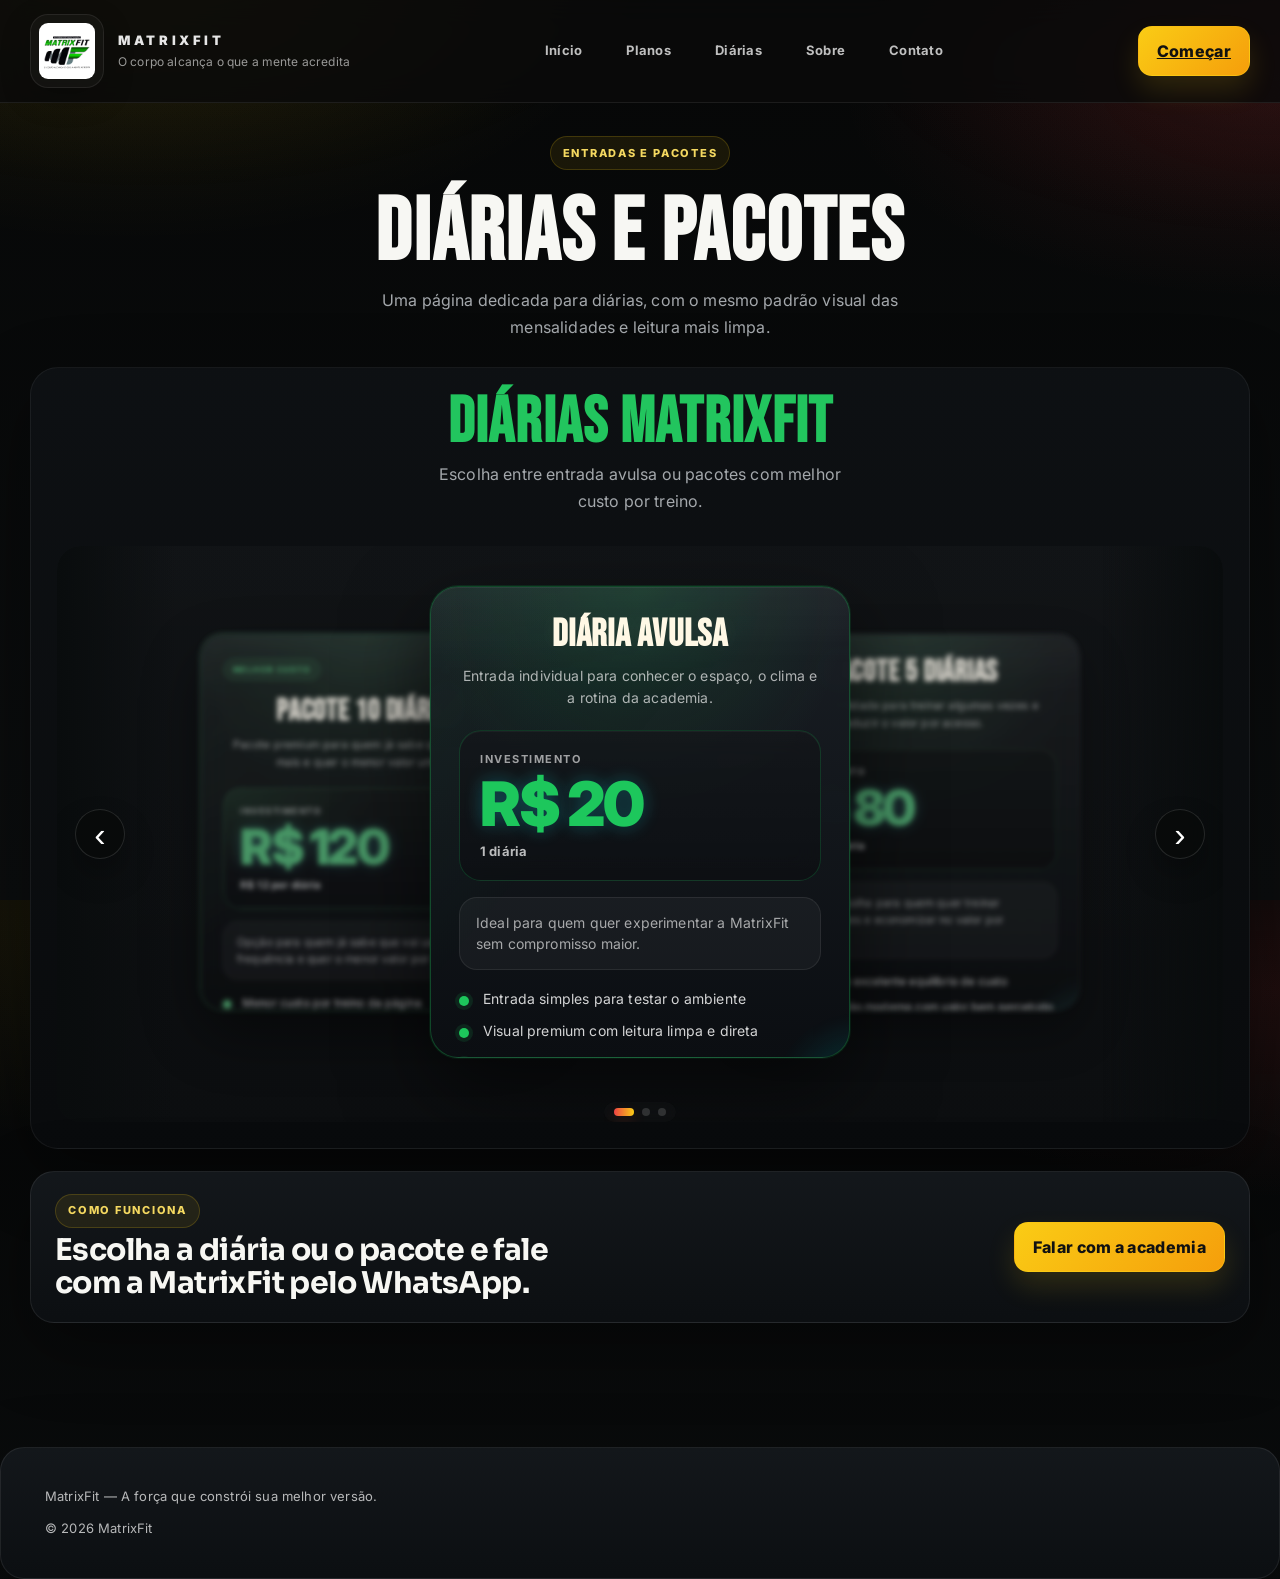
==== commit 7286f020: "Ok" ====
--- a/diarias.html
+++ b/diarias.html
@@ -10,6 +10,9 @@
       content="MatrixFit — diárias e pacotes com visual premium e detalhes verdes."
     />
 
+    <link rel="icon" href="./assets/favicon.svg" type="image/svg+xml" />
+    <link rel="shortcut icon" href="./assets/imagens/logo-academia.png" type="image/png" />
+    <link rel="apple-touch-icon" href="./assets/imagens/logo-academia.png" />
     <link rel="stylesheet" href="./styles.css" />
     <link rel="preload" href="./assets/imagens/logo-academia.png" as="image" />
     <script defer src="./script.js"></script>
@@ -44,7 +47,7 @@
 
         <nav class="tabs" id="site-nav" aria-label="Navegação">
           <a class="tab" href="./index.html">Início</a>
-          <a class="tab" href="#diarias">Planos</a>
+          <a class="tab" href="./planos.html">Planos</a>
           <a class="tab" href="./diarias.html">Diárias</a>
           <a class="tab" href="./index.html#painel-academia">Sobre</a>
           <a class="tab" href="./index.html#painel-contato">Contato</a>
--- a/styles.css
+++ b/styles.css
@@ -3507,8 +3507,10 @@
 
 /* Header fixo com navegação mais limpa e botão de ação. */
 .topbar{
-  position: sticky;
+  position: fixed;
   top: 0;
+  left: 0;
+  right: 0;
   z-index: 80;
   border-bottom: 1px solid rgba(255,255,255,.06);
   background: rgba(7, 10, 11, 0.82);
@@ -3518,6 +3520,10 @@
 .topbar__inner{
   gap: 14px;
   padding: 14px 0;
+}
+
+body{
+  padding-top: 88px;
 }
 
 .brand__logo{
@@ -3923,6 +3929,7 @@
 
 .gallery--pagination{
   display: block;
+  touch-action: pan-y;
 }
 
 .gallery--pagination .gallery__item{
@@ -4137,6 +4144,7 @@
   padding: 22px 78px 34px;
   border-radius: 24px;
   background: linear-gradient(180deg, rgba(255,255,255,.02), rgba(255,255,255,.01));
+  touch-action: pan-y;
 }
 
 .plan-carousel::before{
@@ -4852,10 +4860,15 @@
 }
 
 .page-home .showcase{
+  grid-template-columns: 1fr;
   gap: 34px;
   padding: 52px;
   background:
     linear-gradient(180deg, rgba(18,21,24,.96), rgba(11,13,16,.99));
+}
+
+.page-home .showcase__copy{
+  max-width: 920px;
 }
 
 .page-home .showcase::before,
@@ -5296,6 +5309,73 @@
   background: linear-gradient(180deg, rgba(255,255,255,.035), rgba(255,255,255,.02));
 }
 
+/* Melhorias visuais do formulario de contato: card premium, hierarquia e conversao. */
+.page-home .contact-card--form{
+  position: relative;
+  justify-content: center;
+  padding: 30px;
+  border-radius: 28px;
+  background:
+    radial-gradient(120% 120% at 0% 0%, rgba(255,122,50,.10), transparent 48%),
+    radial-gradient(90% 90% at 100% 0%, rgba(37,223,118,.09), transparent 42%),
+    linear-gradient(180deg, rgba(255,255,255,.045), rgba(255,255,255,.018));
+  border: 1px solid rgba(255,255,255,.08);
+  box-shadow: 0 24px 60px rgba(0,0,0,.28), inset 0 1px 0 rgba(255,255,255,.04);
+  overflow: hidden;
+}
+
+.page-home .contact-card--form::before{
+  content:"";
+  position: absolute;
+  inset: auto -80px -90px auto;
+  width: 220px;
+  height: 220px;
+  border-radius: 50%;
+  background: radial-gradient(circle, rgba(255,122,50,.18), transparent 68%);
+  filter: blur(10px);
+  pointer-events: none;
+}
+
+.page-home .contact-form-shell{
+  position: relative;
+  z-index: 1;
+  width: 100%;
+  max-width: 520px;
+  margin: 0 auto;
+  display: grid;
+  gap: 16px;
+}
+
+.page-home .contact-form__eyebrow{
+  margin: 0;
+  display: inline-flex;
+  align-items: center;
+  width: fit-content;
+  padding: 8px 12px;
+  border-radius: 999px;
+  border: 1px solid rgba(255,122,50,.22);
+  background: rgba(255,122,50,.10);
+  color: rgba(255,240,234,.92);
+  font-size: 11px;
+  font-weight: 900;
+  letter-spacing: .14em;
+  text-transform: uppercase;
+}
+
+.page-home .contact-form__title{
+  margin: 0;
+  max-width: 15ch;
+  font-size: clamp(28px, 3vw, 40px);
+  line-height: 1;
+  letter-spacing: -.05em;
+}
+
+.page-home .contact-form__intro{
+  margin: 0;
+  max-width: 50ch;
+  color: rgba(228,234,231,.76);
+}
+
 .page-home .contact__items--stacked{
   display: grid;
   gap: 12px;
@@ -5314,7 +5394,11 @@
   display: flex;
   align-items: center;
   justify-content: flex-start;
-  padding: 6px 0 2px;
+  width: 100%;
+  padding: 14px 16px;
+  border-radius: 14px;
+  background: rgba(255,255,255,.018);
+  border: 1px solid rgba(255,255,255,.05);
 }
 
 .page-home .contact-social__icon{
@@ -5364,18 +5448,18 @@
 .page-home .contact-form{
   display: grid;
   gap: 16px;
-  margin-top: 2px;
+  margin-top: 6px;
 }
 
 .page-home .contact-form__grid{
   display: grid;
-  grid-template-columns: repeat(2, minmax(0, 1fr));
+  grid-template-columns: 1fr;
   gap: 16px;
 }
 
 .page-home .field{
   display: grid;
-  gap: 8px;
+  gap: 9px;
 }
 
 .page-home .field__label{
@@ -5386,37 +5470,178 @@
   text-transform: uppercase;
 }
 
+.page-home .field__control{
+  display: grid;
+  grid-template-columns: 20px minmax(0, 1fr);
+  align-items: center;
+  gap: 12px;
+  min-height: 56px;
+  padding: 0 16px;
+  border-radius: 16px;
+  border: 1px solid rgba(255,255,255,.08);
+  background: linear-gradient(180deg, rgba(255,255,255,.04), rgba(255,255,255,.02));
+  box-shadow: inset 0 1px 0 rgba(255,255,255,.03);
+  transition: border-color .24s ease, box-shadow .24s ease, transform .24s ease, background .24s ease;
+}
+
+.page-home .field__control--textarea{
+  align-items: start;
+  padding-top: 15px;
+  padding-bottom: 15px;
+  min-height: 170px;
+}
+
+.page-home .field__icon{
+  display: inline-grid;
+  place-items: center;
+  width: 20px;
+  height: 20px;
+  color: rgba(255,255,255,.52);
+  transition: color .24s ease, transform .24s ease;
+}
+
+.page-home .field__icon svg{
+  width: 18px;
+  height: 18px;
+  fill: none;
+  stroke: currentColor;
+  stroke-width: 1.7;
+  stroke-linecap: round;
+  stroke-linejoin: round;
+}
+
 .page-home .field__input{
   width: 100%;
   min-height: 54px;
-  padding: 0 16px;
+  padding: 0;
   color: #fff;
-  background: rgba(255,255,255,.025);
-  border: 1px solid rgba(255,255,255,.06);
-  border-radius: 14px;
+  background: transparent;
+  border: 0;
+  border-radius: 0;
   outline: none;
-  transition: border-color .2s ease, box-shadow .2s ease, background .2s ease;
+  box-shadow: none;
+  transition: color .2s ease, background .2s ease;
 }
 
 .page-home .field__input::placeholder{
   color: rgba(255,255,255,.38);
 }
 
-.page-home .field__input:focus{
+.page-home .field:focus-within .field__control{
   border-color: rgba(37,223,118,.46);
-  box-shadow: 0 0 0 4px rgba(37,223,118,.10);
-  background: rgba(255,255,255,.035);
+  box-shadow: 0 0 0 4px rgba(37,223,118,.10), 0 16px 28px rgba(0,0,0,.16);
+  background: linear-gradient(180deg, rgba(255,255,255,.05), rgba(255,255,255,.025));
+  transform: translateY(-1px);
+}
+
+.page-home .field:focus-within .field__icon{
+  color: rgba(37,223,118,.88);
+  transform: scale(1.05);
 }
 
 .page-home .field__input--textarea{
-  min-height: 148px;
-  padding: 16px;
+  min-height: 138px;
+  padding: 0;
   resize: vertical;
+}
+
+.page-home .field__error{
+  display: none;
+  margin: 0;
+  color: #ffb4b4;
+  font-size: 12px;
+  line-height: 1.4;
+}
+
+.page-home .field.is-invalid .field__control{
+  border-color: rgba(255,94,94,.58);
+  box-shadow: 0 0 0 4px rgba(255,94,94,.10);
+}
+
+.page-home .field.is-invalid .field__icon{
+  color: rgba(255,150,150,.88);
+}
+
+.page-home .field.is-invalid .field__error{
+  display: block;
+}
+
+.page-home .contact-form__footer{
+  display: grid;
+  gap: 12px;
+  margin-top: 6px;
+}
+
+.page-home .contact-form__helper{
+  margin: 0;
+  color: rgba(228,234,231,.60);
+  font-size: 13px;
+  line-height: 1.55;
 }
 
 .page-home .contact-form__submit{
   width: 100%;
   min-height: 56px;
+  position: relative;
+  justify-content: center;
+  border-radius: 16px;
+  font-size: 14px;
+  letter-spacing: .04em;
+  text-transform: uppercase;
+  color: #fff;
+  border-color: rgba(37,223,118,.72);
+  background: linear-gradient(180deg, rgba(37,223,118,.98), rgba(16,154,80,.98));
+  box-shadow: 0 18px 34px rgba(255,79,31,.22);
+}
+
+.page-home .contact-form__submit:hover,
+.page-home .contact-form__submit:focus-visible{
+  transform: translateY(-2px);
+  box-shadow: 0 22px 36px rgba(16,154,80,.28);
+}
+
+.page-home .contact-form__submit.is-loading{
+  pointer-events: none;
+  color: rgba(255,255,255,.92);
+}
+
+.page-home .contact-form__submit.is-loading::after{
+  content:"";
+  position: absolute;
+  right: 18px;
+  width: 16px;
+  height: 16px;
+  border-radius: 50%;
+  border: 2px solid rgba(255,255,255,.35);
+  border-top-color: #fff;
+  animation: contactSpin .8s linear infinite;
+}
+
+.page-home .contact-form__status{
+  min-height: 20px;
+  margin: 0;
+  font-size: 13px;
+  line-height: 1.5;
+  opacity: 0;
+  transform: translateY(4px);
+  transition: opacity .24s ease, transform .24s ease, color .24s ease;
+}
+
+.page-home .contact-form__status.is-visible{
+  opacity: 1;
+  transform: translateY(0);
+}
+
+.page-home .contact-form__status.is-success{
+  color: rgba(149,255,191,.96);
+}
+
+.page-home .contact-form__status.is-error{
+  color: rgba(255,178,178,.94);
+}
+
+@keyframes contactSpin{
+  to{ transform: rotate(360deg); }
 }
 
 .academy-strip{
@@ -5802,3 +6027,551 @@
     min-height: 132px;
   }
 }
+
+/* =========================================================
+   Mobile Fixes
+   Corrige menu e carrossel apenas no celular.
+   ========================================================= */
+
+@media (max-width: 768px){
+  .topbar{
+    position: fixed;
+    left: 0;
+    right: 0;
+    z-index: 120;
+  }
+
+  body{
+    padding-top: 84px;
+  }
+
+  .topbar__inner{
+    grid-template-columns: minmax(0, 1fr) auto;
+    padding: 10px 0;
+  }
+
+  .btn--topbar{
+    display: none !important;
+  }
+
+  .tabs{
+    top: calc(100% + 8px);
+    right: 0;
+    left: 0;
+    padding: 16px;
+    border-radius: 16px;
+  }
+
+  .tabs.is-open{
+    display: grid;
+  }
+
+  .tab{
+    justify-content: center;
+    text-align: center;
+  }
+
+  .page-pricing .pricing-page__switch,
+  .page-dailies .pricing-page__switch{
+    width: 100%;
+    display: grid;
+    gap: 10px;
+    padding: 0;
+    background: transparent;
+    border: 0;
+    box-shadow: none;
+  }
+
+  .page-pricing .pricing-page__switch-link,
+  .page-dailies .pricing-page__switch-link{
+    width: 100%;
+    min-height: 50px;
+  }
+
+  .page-pricing .plan-carousel,
+  .page-dailies .plan-carousel{
+    padding: 8px 0 18px;
+    min-height: auto;
+    overflow: visible;
+  }
+
+  .page-pricing .plan-carousel__arrow,
+  .page-dailies .plan-carousel__arrow{
+    display: none;
+  }
+
+  .page-pricing .plan-carousel::before,
+  .page-pricing .plan-carousel::after,
+  .page-dailies .plan-carousel::before,
+  .page-dailies .plan-carousel::after{
+    display: none;
+  }
+
+  .page-pricing .pricing-cards--variants,
+  .page-dailies .pricing-cards--variants{
+    position: relative;
+    height: auto !important;
+    min-height: 0;
+  }
+
+  .page-pricing .pricing-cards--variants .pricing-card--clean,
+  .page-dailies .pricing-cards--variants .pricing-card--clean{
+    position: relative !important;
+    top: auto !important;
+    left: auto !important;
+    width: 100% !important;
+    min-height: auto !important;
+    height: auto !important;
+    transform: none !important;
+    filter: none !important;
+    margin: 0;
+  }
+
+  .page-pricing .pricing-cards--variants .pricing-card--clean.is-prev,
+  .page-pricing .pricing-cards--variants .pricing-card--clean.is-next,
+  .page-pricing .pricing-cards--variants .pricing-card--clean.is-hidden,
+  .page-dailies .pricing-cards--variants .pricing-card--clean.is-prev,
+  .page-dailies .pricing-cards--variants .pricing-card--clean.is-next,
+  .page-dailies .pricing-cards--variants .pricing-card--clean.is-hidden{
+    display: none !important;
+    opacity: 0 !important;
+    pointer-events: none !important;
+  }
+
+  .page-pricing .pricing-cards--variants .pricing-card--clean.is-current,
+  .page-dailies .pricing-cards--variants .pricing-card--clean.is-current{
+    display: flex !important;
+    opacity: 1 !important;
+    pointer-events: auto !important;
+    z-index: 2;
+    box-shadow: 0 18px 42px rgba(0,0,0,.32);
+  }
+
+  .page-pricing .plan-carousel__dots,
+  .page-dailies .plan-carousel__dots{
+    position: relative;
+    left: auto;
+    bottom: auto;
+    transform: none;
+    width: fit-content;
+    margin: 14px auto 0;
+    padding: 6px 10px;
+    z-index: 4;
+  }
+
+  .page-pricing .pricing-card__price,
+  .page-dailies .pricing-card__price{
+    font-size: clamp(36px, 11vw, 50px) !important;
+  }
+
+  .page-pricing .pricing-card__plan,
+  .page-dailies .pricing-card__plan{
+    font-size: clamp(26px, 8vw, 34px) !important;
+  }
+}
+
+/* =========================================================
+   Mobile Final Overrides
+   Camada final para celular: preserva o desktop e consolida
+   header, tipografia, grids, cards e áreas clicáveis.
+   ========================================================= */
+
+@media (max-width: 768px){
+  /* Base mobile: evita overflow lateral e cria respiro consistente. */
+  html,
+  body{
+    max-width: 100%;
+    overflow-x: hidden;
+  }
+
+  .container,
+  .page-home .container,
+  .page-pricing .container,
+  .page-dailies .container{
+    width: min(100% - 40px, var(--container));
+  }
+
+  body{
+    padding-top: 76px;
+  }
+
+  .main,
+  .page-home .main,
+  .page-pricing .main,
+  .page-dailies .main{
+    padding: 18px 0 48px;
+  }
+
+  h1,
+  h2,
+  h3,
+  .showcase__title,
+  .page-home .showcase__title,
+  .pricing-page__title,
+  .panel__title,
+  .cta-band__title,
+  .plan-group__title,
+  .pricing-card__plan,
+  .pricing-banner__title{
+    text-wrap: balance;
+  }
+
+  .showcase__title,
+  .page-home .showcase__title,
+  .pricing-page__title,
+  .panel__title,
+  .cta-band__title,
+  .plan-group__title{
+    font-size: clamp(30px, 9vw, 46px) !important;
+    line-height: 1.02;
+    letter-spacing: -.05em;
+    max-width: 100%;
+  }
+
+  .card__title,
+  .benefit-card__title,
+  .footer__title,
+  .pricing-banner__title,
+  .pricing-card__plan{
+    font-size: clamp(20px, 6.2vw, 28px) !important;
+    line-height: 1.12;
+  }
+
+  .showcase__text,
+  .page-home .showcase__text,
+  .panel__desc,
+  .cta-band__text,
+  .pricing-page__text,
+  .plan-group__text,
+  .card__text,
+  .benefit-card__text,
+  .footer__text,
+  .muted,
+  .contact__items p,
+  .pricing-card__subtitle,
+  .daily-card__text{
+    font-size: 14px !important;
+    line-height: 1.65;
+  }
+
+  /* Header mobile: compacto, fácil de alcançar e com menu estável. */
+  .topbar{
+    position: fixed;
+    left: 0;
+    right: 0;
+    z-index: 140;
+  }
+
+  .topbar__inner{
+    min-height: 64px;
+    padding: 8px 0;
+    gap: 12px;
+  }
+
+  .brand{
+    gap: 10px;
+  }
+
+  .brand__logo{
+    width: 50px;
+    padding: 7px;
+    border-radius: 14px;
+  }
+
+  .brand__text{
+    gap: 2px;
+    min-width: 0;
+  }
+
+  .brand__name{
+    font-size: 10px;
+    letter-spacing: .18em;
+  }
+
+  .brand__tagline{
+    font-size: 10px;
+    line-height: 1.35;
+  }
+
+  .topbar__toggle{
+    width: 44px;
+    height: 44px;
+    border-radius: 12px;
+  }
+
+  .tabs{
+    top: calc(100% + 8px);
+    max-height: calc(100vh - 96px);
+    overflow-y: auto;
+    padding: 14px;
+    border-radius: 16px;
+  }
+
+  .tab,
+  .btn,
+  .contact__cta,
+  .pricing-page__switch-link,
+  .field__input,
+  .contact-form__submit,
+  .btn--pricing,
+  .btn--pricing-secondary{
+    min-height: 48px;
+  }
+
+  .tab,
+  .btn,
+  .contact__cta,
+  .pricing-page__switch-link,
+  .btn--pricing,
+  .btn--pricing-secondary{
+    width: 100%;
+  }
+
+  /* Home: reduz peso visual inicial e organiza leitura em blocos. */
+  .page-home .main > .container,
+  .plan-groups{
+    gap: 28px;
+  }
+
+  .showcase,
+  .page-home .showcase,
+  .benefits,
+  .page-home .benefits,
+  .cta-band,
+  .page-home .cta-band,
+  .footer--site,
+  .page-home .footer--site{
+    padding: 22px 18px;
+    border-radius: 24px;
+  }
+
+  .panel,
+  .page-home .panel{
+    padding-top: 28px;
+  }
+
+  .showcase,
+  .page-home .showcase,
+  .showcase__copy,
+  .showcase__panel,
+  .benefits__grid,
+  .grid,
+  .grid--2,
+  .contact-layout,
+  .contact-form__grid,
+  .footer__grid,
+  .gallery,
+  .academy-gallery{
+    grid-template-columns: 1fr;
+  }
+
+  .showcase,
+  .page-home .showcase{
+    gap: 18px;
+  }
+
+  .showcase__actions,
+  .cta-band__actions,
+  .contact-card__actions,
+  .pricing-card__actions,
+  .pricing-page__switch{
+    display: grid;
+    grid-template-columns: 1fr;
+    gap: 10px;
+  }
+
+  .showcase__visual,
+  .page-home .showcase__visual{
+    width: 100%;
+    min-height: 220px;
+    border-radius: 20px;
+    overflow: hidden;
+  }
+
+  .showcase__visual img,
+  .page-home .showcase__visual img,
+  .gallery__item img,
+  .academy-gallery .gallery--pagination .gallery__item img{
+    width: 100%;
+    min-height: 200px;
+    height: auto;
+    object-fit: cover;
+  }
+
+  .showcase__stats,
+  .page-home .showcase__stats,
+  .benefits__grid,
+  .page-home .benefits__grid,
+  .grid,
+  .footer__grid{
+    gap: 14px;
+  }
+
+  .stat,
+  .benefit-card,
+  .card,
+  .contact-card,
+  .offer,
+  .note{
+    width: 100%;
+    padding: 18px;
+    border-radius: 20px;
+  }
+
+  .page-home .contact-card--info,
+  .page-home .contact-card--form{
+    padding: 22px 18px;
+    gap: 16px;
+  }
+
+  .page-home .contact__items--stacked,
+  .page-home .contact-card__actions,
+  .page-home .contact-form,
+  .page-home .contact-form__grid{
+    gap: 12px;
+  }
+
+  .page-home .contact__items--stacked p,
+  .page-home .contact-social{
+    padding: 14px;
+    border-radius: 14px;
+  }
+
+  .page-home .contact-social{
+    min-height: 64px;
+  }
+
+  .page-home .contact-social__icon{
+    width: 40px;
+    height: 40px;
+  }
+
+  .page-home .label,
+  .field__label,
+  .page-home .field__label{
+    font-size: 11px;
+    letter-spacing: .08em;
+  }
+
+  .field__input,
+  .page-home .field__input{
+    width: 100%;
+    padding-left: 14px;
+    padding-right: 14px;
+    font-size: 16px;
+  }
+
+  .field__input--textarea,
+  .page-home .field__input--textarea{
+    min-height: 136px;
+  }
+
+  /* Planos e diárias: uma coluna, sem esconder cards no mobile. */
+  .page-pricing .pricing-page__head,
+  .page-dailies .pricing-page__head{
+    margin-bottom: 18px;
+    gap: 12px;
+  }
+
+  .plan-group,
+  .pricing-banner{
+    gap: 14px;
+    padding: 18px;
+    border-radius: 22px;
+  }
+
+  .page-pricing .plan-carousel,
+  .page-dailies .plan-carousel{
+    padding: 0;
+    min-height: auto;
+    overflow: visible;
+  }
+
+  .page-pricing .plan-carousel__arrow,
+  .page-dailies .plan-carousel__arrow,
+  .page-pricing .plan-carousel__dots,
+  .page-dailies .plan-carousel__dots{
+    display: none !important;
+  }
+
+  .page-pricing .pricing-cards--variants,
+  .page-dailies .pricing-cards--variants{
+    display: grid !important;
+    grid-template-columns: 1fr;
+    gap: 16px;
+    height: auto !important;
+    min-height: 0;
+  }
+
+  .page-pricing .pricing-cards--variants .pricing-card--clean,
+  .page-pricing .pricing-cards--variants .pricing-card--clean.is-current,
+  .page-pricing .pricing-cards--variants .pricing-card--clean.is-prev,
+  .page-pricing .pricing-cards--variants .pricing-card--clean.is-next,
+  .page-pricing .pricing-cards--variants .pricing-card--clean.is-hidden,
+  .page-dailies .pricing-cards--variants .pricing-card--clean,
+  .page-dailies .pricing-cards--variants .pricing-card--clean.is-current,
+  .page-dailies .pricing-cards--variants .pricing-card--clean.is-prev,
+  .page-dailies .pricing-cards--variants .pricing-card--clean.is-next,
+  .page-dailies .pricing-cards--variants .pricing-card--clean.is-hidden{
+    display: flex !important;
+    position: relative !important;
+    top: auto !important;
+    left: auto !important;
+    width: 100% !important;
+    min-height: auto !important;
+    height: auto !important;
+    margin: 0 !important;
+    padding: 22px 20px 20px !important;
+    transform: none !important;
+    opacity: 1 !important;
+    filter: none !important;
+    pointer-events: auto !important;
+    z-index: auto !important;
+    border-radius: 24px;
+    box-shadow: 0 18px 42px rgba(0,0,0,.26);
+  }
+
+  .page-pricing .pricing-cards--variants .pricing-card__price,
+  .page-dailies .pricing-cards--variants .pricing-card__price{
+    font-size: clamp(34px, 10vw, 46px) !important;
+  }
+
+  .page-pricing .pricing-cards--variants .pricing-card__subtitle,
+  .page-dailies .pricing-cards--variants .pricing-card__subtitle,
+  .page-pricing .pricing-cards--variants .pricing-card__features li,
+  .page-dailies .pricing-cards--variants .pricing-card__features li{
+    font-size: 13px;
+    line-height: 1.6;
+  }
+
+  .page-pricing .pricing-cards--variants .pricing-card__actions,
+  .page-dailies .pricing-cards--variants .pricing-card__actions{
+    display: grid;
+    grid-template-columns: 1fr;
+    gap: 10px;
+  }
+
+  .page-pricing .pricing-banner .btn,
+  .page-dailies .pricing-banner .btn{
+    width: 100%;
+  }
+
+  /* Footer e áreas finais: leitura limpa e bom respiro no scroll. */
+  .footer,
+  .page-home .footer,
+  .footer--site,
+  .page-home .footer--site{
+    margin-top: 18px;
+  }
+
+  .footer__inner,
+  .footer__grid{
+    gap: 12px;
+  }
+
+  .footer__column a{
+    display: inline-flex;
+    min-height: 44px;
+    align-items: center;
+  }
+}
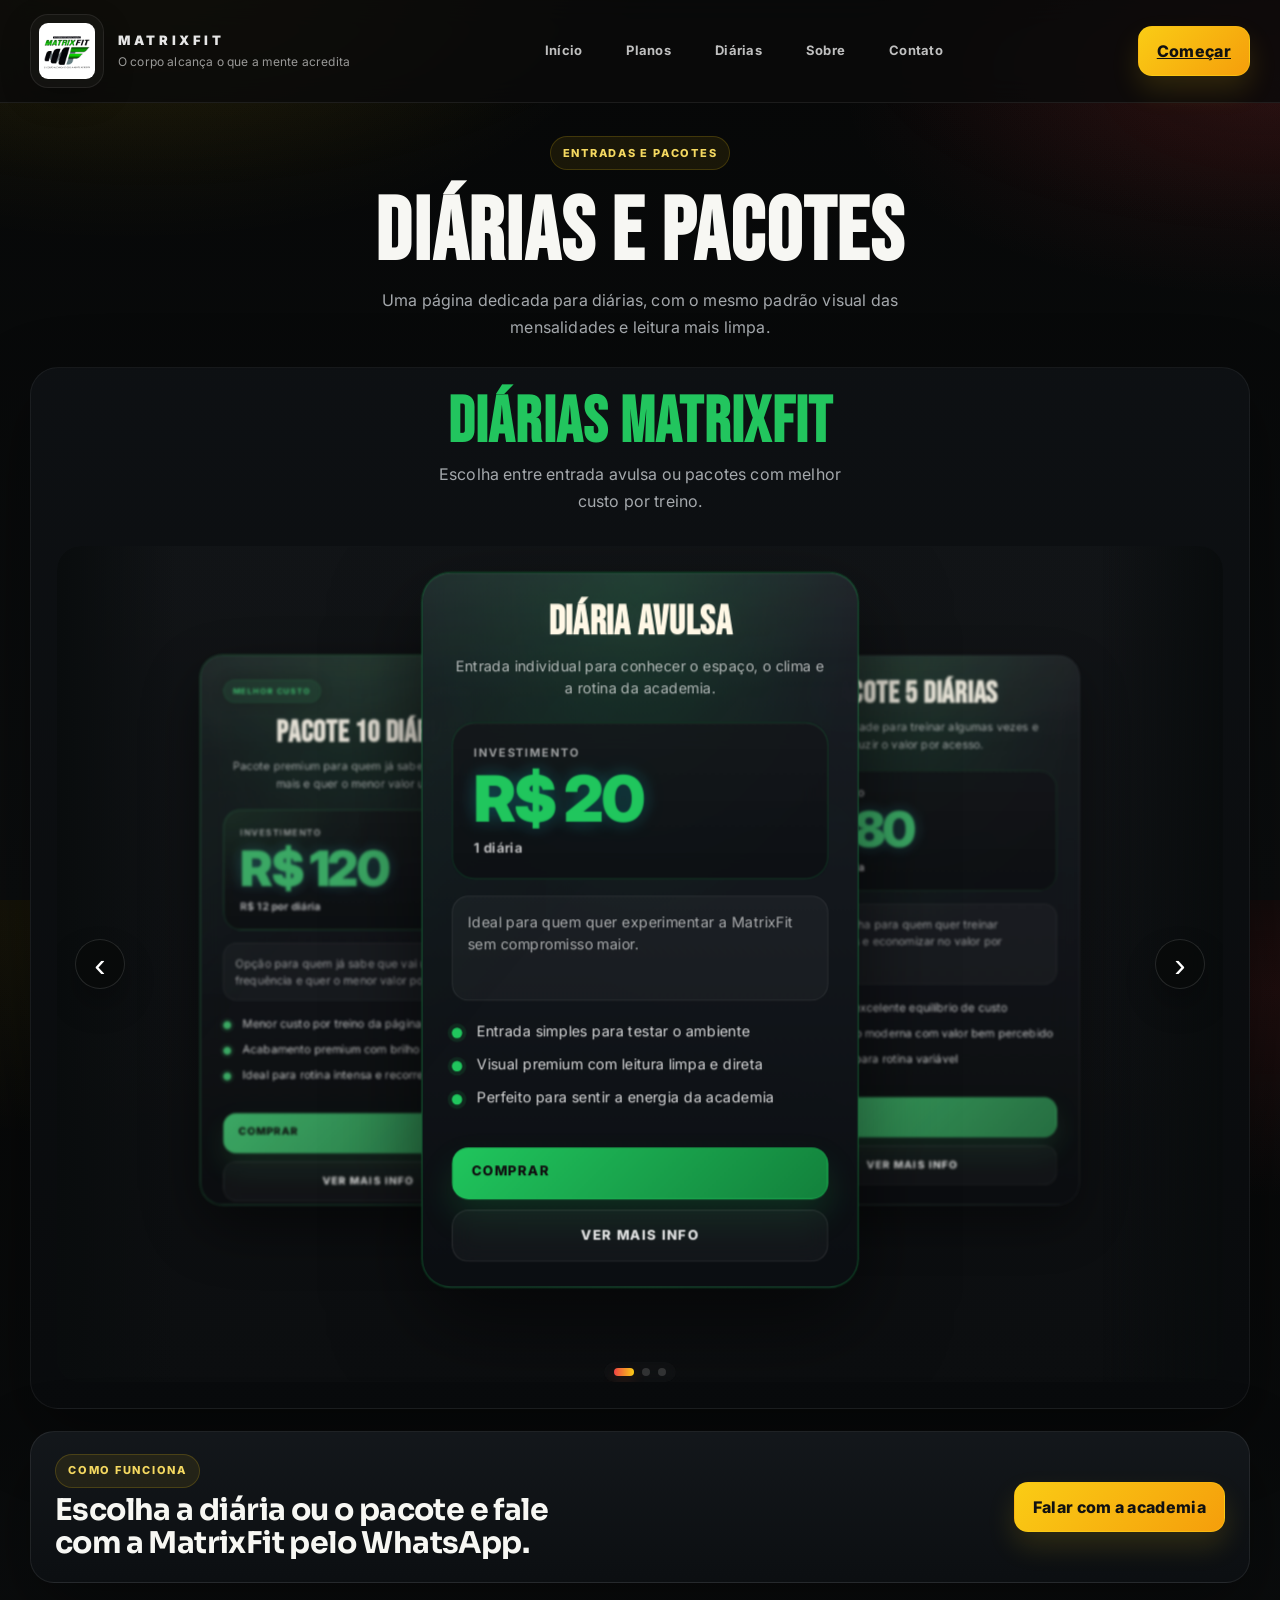
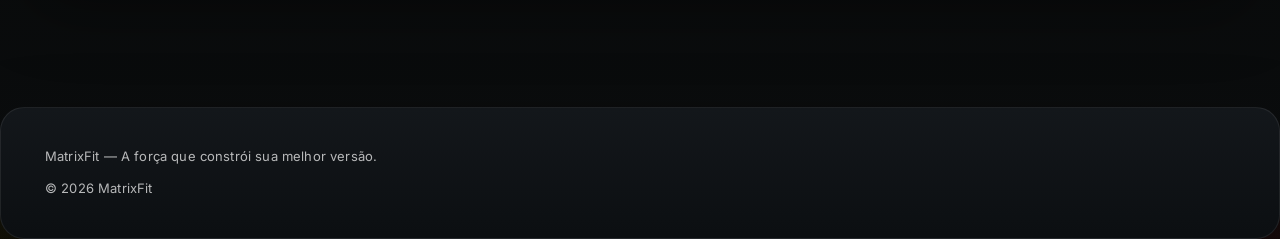
==== commit eee89a4e: "ok" ====
--- a/diarias.html
+++ b/diarias.html
@@ -114,7 +114,7 @@
                     </ul>
 
                     <div class="pricing-card__actions">
-                      <a class="btn btn--pricing btn--pricing--daily" href="./index.html#painel-contato">Comprar</a>
+                      <a class="btn btn--pricing btn--pricing--daily" href="./index.html#painel-contato" data-plano="Diária Avulsa">Comprar</a>
                       <a class="btn btn--pricing-secondary" href="./index.html#painel-contato">Ver mais info</a>
                     </div>
                   </article>
@@ -154,7 +154,7 @@
                     </ul>
 
                     <div class="pricing-card__actions">
-                      <a class="btn btn--pricing btn--pricing--daily" href="./index.html#painel-contato">Comprar</a>
+                      <a class="btn btn--pricing btn--pricing--daily" href="./index.html#painel-contato" data-plano="Pacote 5 Diárias">Comprar</a>
                       <a class="btn btn--pricing-secondary" href="./index.html#painel-contato">Ver mais info</a>
                     </div>
                   </article>
@@ -194,7 +194,7 @@
                     </ul>
 
                     <div class="pricing-card__actions">
-                      <a class="btn btn--pricing btn--pricing--daily" href="./index.html#painel-contato">Comprar</a>
+                      <a class="btn btn--pricing btn--pricing--daily" href="./index.html#painel-contato" data-plano="Pacote 10 Diárias">Comprar</a>
                       <a class="btn btn--pricing-secondary" href="./index.html#painel-contato">Ver mais info</a>
                     </div>
                   </article>
--- a/styles.css
+++ b/styles.css
@@ -4168,15 +4168,15 @@
 }
 
 .pricing-cards--variants{
-  height: 640px;
+  height: 720px;
 }
 
 .pricing-cards--variants .pricing-card--clean{
   top: 18px;
-  width: min(440px, calc(100% - 64px));
-  min-height: 560px;
-  height: 560px;
-  padding: 28px 28px 24px;
+  width: min(500px, calc(100% - 96px));
+  min-height: 628px;
+  height: 628px;
+  padding: 32px 30px 28px;
   border-radius: 24px;
   border: 1px solid rgba(255,255,255,.08);
   background:
@@ -4201,20 +4201,24 @@
 }
 
 .pricing-cards--variants .pricing-card--clean.is-current{
+  transform: translateX(-50%) scale(1.04);
+  filter: saturate(1.02) blur(0);
   border-color: rgba(250,204,21,.24);
   box-shadow: 0 30px 70px rgba(0,0,0,.48);
 }
 
 .pricing-cards--variants .pricing-card--clean.is-prev{
-  transform: translateX(calc(-50% - 300px)) scale(.8);
+  transform: translateX(calc(-50% - 332px)) scale(.76);
+  filter: saturate(.72) blur(1.4px);
 }
 
 .pricing-cards--variants .pricing-card--clean.is-next{
-  transform: translateX(calc(-50% + 300px)) scale(.8);
+  transform: translateX(calc(-50% + 332px)) scale(.76);
+  filter: saturate(.72) blur(1.4px);
 }
 
 .pricing-cards--variants .pricing-card__top{
-  min-height: 90px;
+  min-height: 108px;
 }
 
 .pricing-cards--variants .pricing-card__plan{
@@ -4259,6 +4263,12 @@
 
 .pricing-card__actions{
   gap: 10px;
+  padding-top: 6px;
+}
+
+.pricing-cards--variants .btn--pricing,
+.pricing-cards--variants .btn--pricing-secondary{
+  min-height: 54px;
 }
 
 .page-pricing .btn--pricing,
@@ -4285,6 +4295,38 @@
 
 .plan-carousel__dot.is-active{
   background: linear-gradient(90deg, var(--site-red), var(--site-gold));
+}
+
+/* Cards de diarias: possuem texto adicional, então precisam de mais altura. */
+.page-dailies .pricing-cards--variants{
+  height: 780px;
+}
+
+.page-dailies .pricing-cards--variants .pricing-card--clean{
+  min-height: 688px;
+  height: 688px;
+  padding-bottom: 30px;
+}
+
+.page-dailies .pricing-cards--variants .pricing-card__top{
+  min-height: 122px;
+}
+
+.page-dailies .pricing-cards--variants .daily-card__text{
+  margin: 2px 0 0;
+  padding: 14px 14px 13px;
+  border-radius: 16px;
+  border: 1px solid rgba(255,255,255,.08);
+  background: rgba(255,255,255,.035);
+}
+
+.page-dailies .pricing-cards--variants .pricing-card__features{
+  gap: 10px;
+}
+
+.page-dailies .pricing-cards--variants .pricing-card__actions{
+  margin-top: auto;
+  padding-top: 10px;
 }
 
 /* Animações leves para dar refinamento sem exagero. */
@@ -4338,21 +4380,34 @@
   }
 
   .pricing-cards--variants{
-    height: 600px;
+    height: 668px;
   }
 
   .pricing-cards--variants .pricing-card--clean{
-    width: min(410px, calc(100% - 40px));
-    min-height: 530px;
-    height: 530px;
+    width: min(452px, calc(100% - 44px));
+    min-height: 586px;
+    height: 586px;
   }
 
   .pricing-cards--variants .pricing-card--clean.is-prev{
-    transform: translateX(calc(-50% - 220px)) scale(.77);
+    transform: translateX(calc(-50% - 246px)) scale(.77);
   }
 
   .pricing-cards--variants .pricing-card--clean.is-next{
-    transform: translateX(calc(-50% + 220px)) scale(.77);
+    transform: translateX(calc(-50% + 246px)) scale(.77);
+  }
+
+  .page-dailies .pricing-cards--variants{
+    height: 720px;
+  }
+
+  .page-dailies .pricing-cards--variants .pricing-card--clean{
+    min-height: 632px;
+    height: 632px;
+  }
+
+  .page-dailies .pricing-cards--variants .pricing-card__top{
+    min-height: 116px;
   }
 }
 
@@ -4678,6 +4733,12 @@
   transition: transform .3s ease, box-shadow .3s ease, border-color .3s ease, background .3s ease;
 }
 
+.page-pricing .pricing-cards--variants .btn--pricing.is-pressed,
+.page-dailies .pricing-cards--variants .btn--pricing.is-pressed{
+  transform: translateY(0) scale(.985);
+  box-shadow: 0 10px 22px rgba(0,0,0,.18);
+}
+
 .page-pricing .pricing-cards--variants .btn--pricing::before,
 .page-dailies .pricing-cards--variants .btn--pricing::before{
   content: "";
@@ -4739,6 +4800,8 @@
 
 .page-pricing .pricing-cards--variants .pricing-card--clean.is-current,
 .page-dailies .pricing-cards--variants .pricing-card--clean.is-current{
+  transform: translateX(-50%) scale(1.04);
+  filter: saturate(1.02) blur(0);
   border-color: rgba(var(--card-accent-rgb), .3);
   box-shadow:
     0 32px 84px rgba(0,0,0,.56),
@@ -4758,35 +4821,38 @@
 .page-dailies .pricing-cards--variants .pricing-card--clean.is-prev,
 .page-pricing .pricing-cards--variants .pricing-card--clean.is-next,
 .page-dailies .pricing-cards--variants .pricing-card--clean.is-next{
-  opacity: .82;
+  opacity: .9;
+  filter: saturate(.74) blur(1.4px);
 }
 
 @media (hover: hover) and (min-width: 781px){
   .page-pricing .pricing-cards--variants .pricing-card--clean.is-current:hover,
   .page-dailies .pricing-cards--variants .pricing-card--clean.is-current:hover{
-    transform: translateX(-50%) scale(1.05);
+    transform: translateX(-50%) scale(1.06);
   }
 
   .page-pricing .pricing-cards--variants .pricing-card--clean.is-prev:hover,
   .page-dailies .pricing-cards--variants .pricing-card--clean.is-prev:hover{
-    transform: translateX(calc(-50% - 300px)) scale(.84);
+    transform: translateX(calc(-50% - 332px)) scale(.79);
+    filter: saturate(.82) blur(.8px);
   }
 
   .page-pricing .pricing-cards--variants .pricing-card--clean.is-next:hover,
   .page-dailies .pricing-cards--variants .pricing-card--clean.is-next:hover{
-    transform: translateX(calc(-50% + 300px)) scale(.84);
+    transform: translateX(calc(-50% + 332px)) scale(.79);
+    filter: saturate(.82) blur(.8px);
   }
 }
 
 @media (max-width: 1080px) and (min-width: 781px){
   .page-pricing .pricing-cards--variants .pricing-card--clean.is-prev:hover,
   .page-dailies .pricing-cards--variants .pricing-card--clean.is-prev:hover{
-    transform: translateX(calc(-50% - 220px)) scale(.81);
+    transform: translateX(calc(-50% - 246px)) scale(.79);
   }
 
   .page-pricing .pricing-cards--variants .pricing-card--clean.is-next:hover,
   .page-dailies .pricing-cards--variants .pricing-card--clean.is-next:hover{
-    transform: translateX(calc(-50% + 220px)) scale(.81);
+    transform: translateX(calc(-50% + 246px)) scale(.79);
   }
 }
 
@@ -6575,3 +6641,150 @@
     align-items: center;
   }
 }
+
+/* =========================================================
+   Pricing Carousel Mobile Fix
+   Restaura a navegacao entre planos no celular com setas,
+   scroll horizontal e indicador visual sem afetar desktop.
+   ========================================================= */
+
+@media (max-width: 768px){
+  .page-pricing .pricing-page__switch,
+  .page-dailies .pricing-page__switch{
+    display: flex !important;
+    flex-wrap: nowrap;
+    gap: 10px;
+    overflow-x: auto;
+    padding: 4px 2px 2px;
+    scroll-snap-type: x proximity;
+    -webkit-overflow-scrolling: touch;
+    scrollbar-width: none;
+  }
+
+  .page-pricing .pricing-page__switch::-webkit-scrollbar,
+  .page-dailies .pricing-page__switch::-webkit-scrollbar,
+  .page-pricing .pricing-cards--variants::-webkit-scrollbar,
+  .page-dailies .pricing-cards--variants::-webkit-scrollbar{
+    display: none;
+  }
+
+  .page-pricing .pricing-page__switch-link,
+  .page-dailies .pricing-page__switch-link{
+    flex: 0 0 auto;
+    width: auto !important;
+    min-width: max-content;
+    padding-inline: 16px;
+    scroll-snap-align: start;
+  }
+
+  .page-pricing .plan-carousel,
+  .page-dailies .plan-carousel{
+    position: relative;
+    padding: 0 0 34px;
+    min-height: auto;
+    overflow: visible;
+  }
+
+  .page-pricing .plan-carousel::before,
+  .page-pricing .plan-carousel::after,
+  .page-dailies .plan-carousel::before,
+  .page-dailies .plan-carousel::after{
+    display: none !important;
+  }
+
+  .page-pricing .plan-carousel__arrow,
+  .page-dailies .plan-carousel__arrow{
+    display: grid !important;
+    place-items: center;
+    width: 44px;
+    height: 44px;
+    top: calc(50% - 10px);
+    border-radius: 999px;
+    border: 1px solid rgba(255,255,255,.10);
+    background: rgba(12,14,16,.92);
+    box-shadow: 0 12px 24px rgba(0,0,0,.26);
+    font-size: 28px;
+    line-height: 1;
+  }
+
+  .page-pricing .plan-carousel__arrow--prev,
+  .page-dailies .plan-carousel__arrow--prev{
+    left: -4px;
+  }
+
+  .page-pricing .plan-carousel__arrow--next,
+  .page-dailies .plan-carousel__arrow--next{
+    right: -4px;
+  }
+
+  .page-pricing .plan-carousel__arrow[disabled],
+  .page-dailies .plan-carousel__arrow[disabled]{
+    opacity: .36;
+    pointer-events: none;
+    transform: translateY(-50%);
+  }
+
+  .page-pricing .pricing-cards--variants,
+  .page-dailies .pricing-cards--variants{
+    display: flex !important;
+    flex-wrap: nowrap;
+    gap: 16px;
+    height: auto !important;
+    min-height: 0;
+    overflow-x: auto;
+    overflow-y: hidden;
+    padding: 4px 6px 16px;
+    scroll-snap-type: x mandatory;
+    scroll-behavior: smooth;
+    -webkit-overflow-scrolling: touch;
+  }
+
+  .page-pricing .pricing-cards--variants .pricing-card--clean,
+  .page-pricing .pricing-cards--variants .pricing-card--clean.is-current,
+  .page-pricing .pricing-cards--variants .pricing-card--clean.is-prev,
+  .page-pricing .pricing-cards--variants .pricing-card--clean.is-next,
+  .page-pricing .pricing-cards--variants .pricing-card--clean.is-hidden,
+  .page-dailies .pricing-cards--variants .pricing-card--clean,
+  .page-dailies .pricing-cards--variants .pricing-card--clean.is-current,
+  .page-dailies .pricing-cards--variants .pricing-card--clean.is-prev,
+  .page-dailies .pricing-cards--variants .pricing-card--clean.is-next,
+  .page-dailies .pricing-cards--variants .pricing-card--clean.is-hidden{
+    display: flex !important;
+    flex: 0 0 calc(100% - 12px);
+    width: calc(100% - 12px) !important;
+    max-width: calc(100% - 12px);
+    min-height: auto !important;
+    height: auto !important;
+    margin: 0 !important;
+    padding: 22px 20px 20px !important;
+    position: relative !important;
+    top: auto !important;
+    left: auto !important;
+    transform: none !important;
+    opacity: 1 !important;
+    filter: none !important;
+    pointer-events: auto !important;
+    z-index: auto !important;
+    scroll-snap-align: center;
+    scroll-snap-stop: always;
+  }
+
+  .page-pricing .pricing-cards--variants .pricing-card--clean.is-current,
+  .page-dailies .pricing-cards--variants .pricing-card--clean.is-current{
+    border-color: rgba(255,122,50,.28);
+    box-shadow: 0 22px 42px rgba(0,0,0,.28), 0 0 0 1px rgba(255,122,50,.10);
+  }
+
+  .page-pricing .plan-carousel__dots,
+  .page-dailies .plan-carousel__dots{
+    position: relative;
+    left: auto;
+    bottom: auto;
+    transform: none;
+    display: flex !important;
+    justify-content: center;
+    width: fit-content;
+    margin: 12px auto 0;
+    z-index: 4;
+  }
+}
